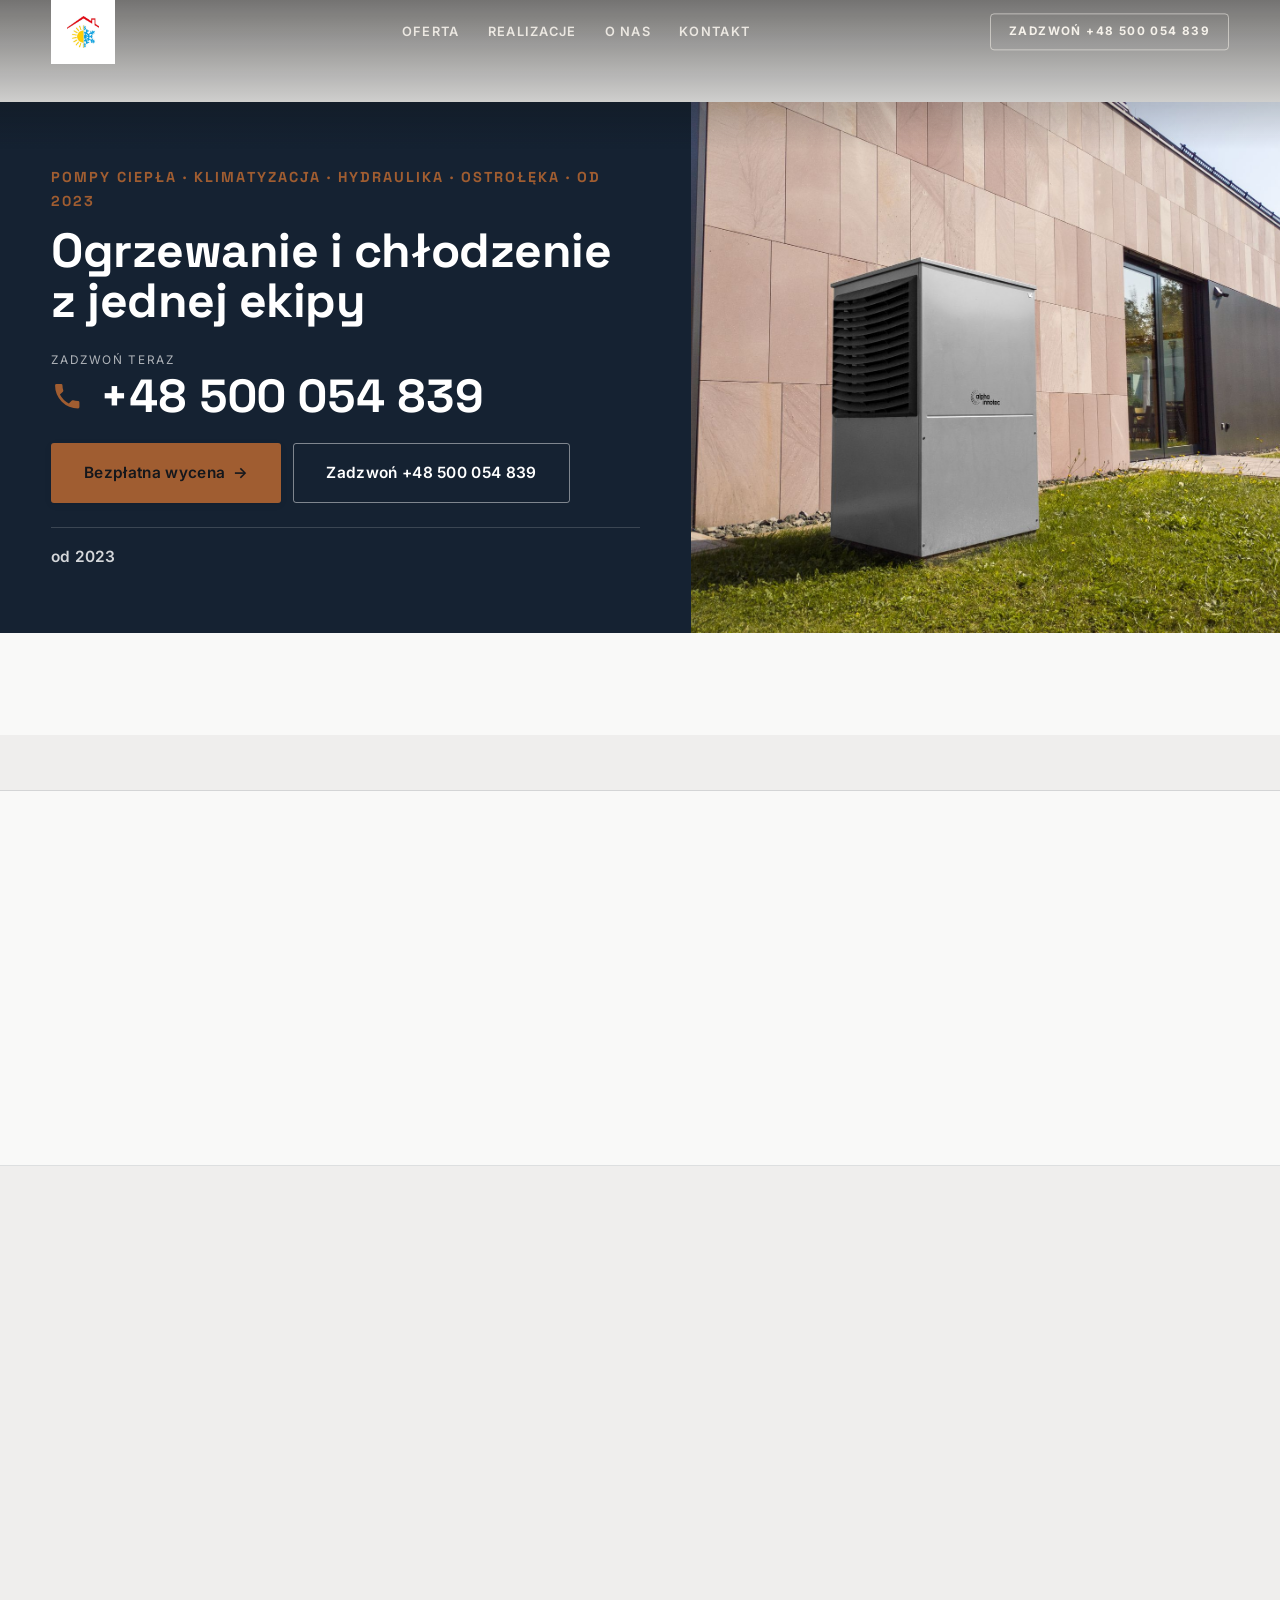
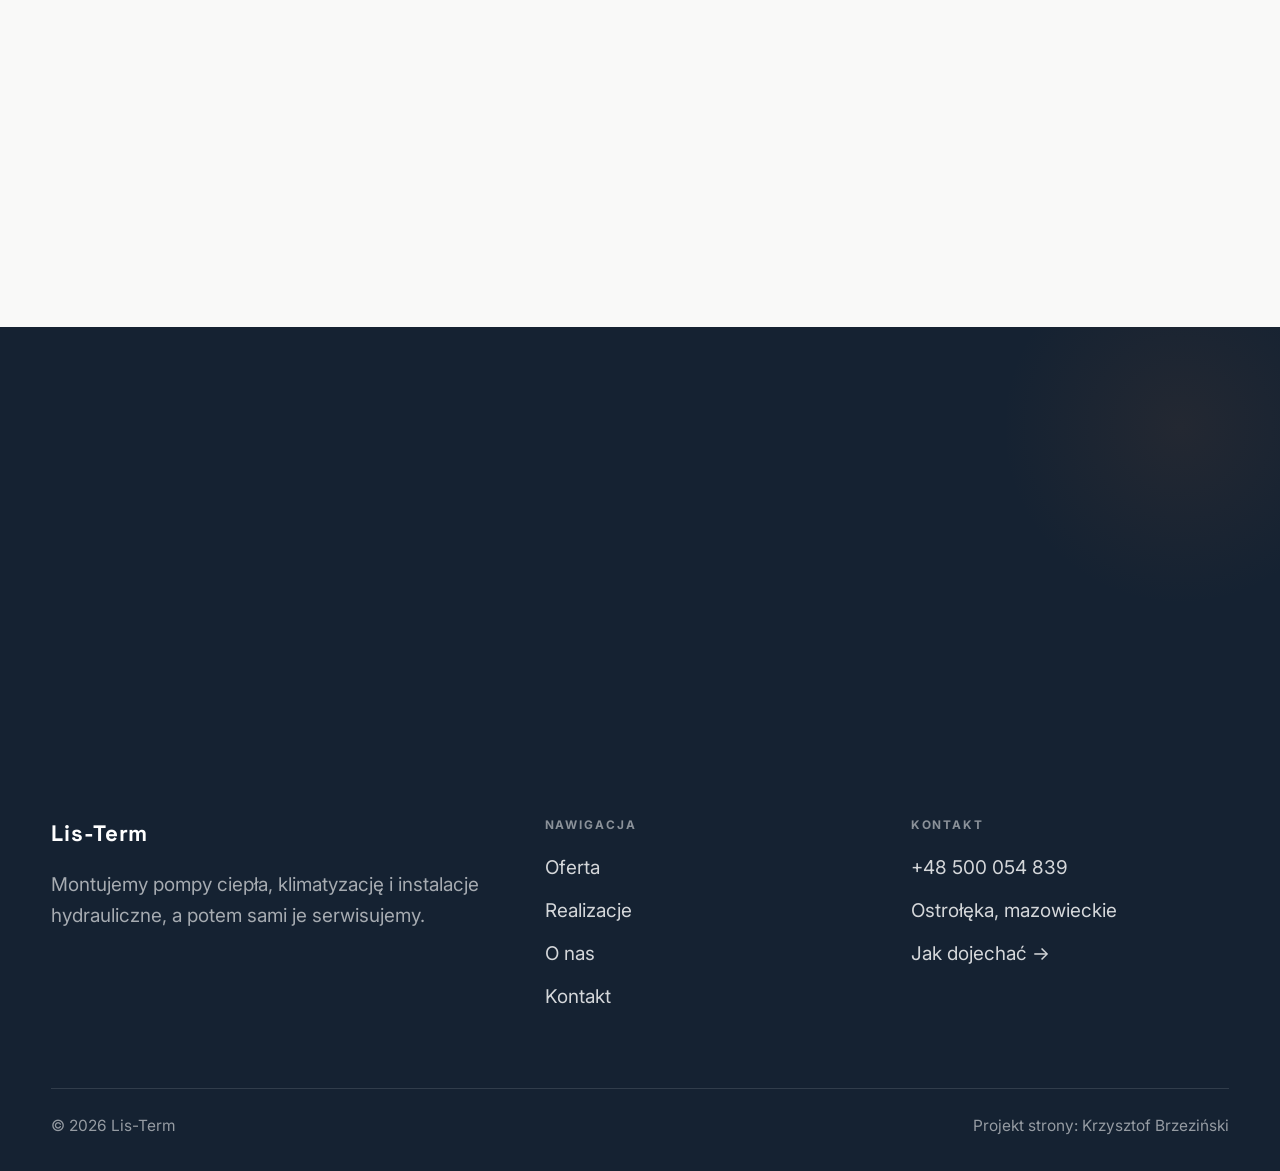
==== index.html @ 7d41fcef "Demo strony Lis-Term - pompy ciepła, klimatyzacja, hydraulika (Ostrołęka)" ====
<!DOCTYPE html>
<html lang="pl">
<head>
<meta charset="UTF-8">
<meta name="viewport" content="width=device-width, initial-scale=1.0">
<title>Lis-Term - Pompy ciepła, klimatyzacja, hydraulika · Ostrołęka</title>
<meta name="description" content="Lis-Term - montaż i serwis pomp ciepła, klimatyzacja, instalacje grzewcze i hydraulika. Ostrołęka, Przasnysz, Łomża i okolice. Montaż i serwis w jednych rękach. Zadzwoń: 500 054 839.">
<link rel="preconnect" href="https://fonts.googleapis.com">
<link rel="preconnect" href="https://fonts.gstatic.com" crossorigin>
<link href="https://fonts.googleapis.com/css2?family=Space+Grotesk:wght@500;600;700&family=Inter:wght@400;500;600&display=swap" rel="stylesheet">
<link rel="stylesheet" href="assets/styles.css">
</head>
<body>

<header class="nav">
  <div class="wrap nav-inner">
    <a class="brand brand-has-logo" href="index.html"><img class="brand-logo" src="img/logo.png" alt="Lis-Term"></a>
    <nav class="nav-links">
      <a href="oferta.html">Oferta</a>
      <a href="realizacje.html">Realizacje</a>
      <a href="o-nas.html">O nas</a>
      <a href="kontakt.html">Kontakt</a>
      <a href="tel:+48500054839" class="btn btn-accent">Zadzwoń +48 500 054 839</a>
    </nav>
    <button class="nav-toggle" aria-label="Menu"><span></span><span></span><span></span></button>
  </div>
</header>

<section class="hero-fach">
  <img class="hf-photo" src="img/hero.jpg" alt="Lis-Term">
  <div class="hf-panel">
      <span class="hf-kicker">Pompy ciepła · Klimatyzacja · Hydraulika · Ostrołęka · od 2023</span>
      <h1 class="hf-title">Ogrzewanie i chłodzenie z jednej ekipy</h1>
      <a class="hf-phone" href="tel:+48500054839"><span class="hf-phone-lab">Zadzwoń teraz</span><span class="hf-phone-num"><svg class="ico-tel" width="16" height="16" viewBox="0 0 24 24" fill="none" aria-hidden="true"><path d="M6.6 10.8a15.5 15.5 0 0 0 6.6 6.6l2.2-2.2a1 1 0 0 1 1-.24 11.4 11.4 0 0 0 3.6.58 1 1 0 0 1 1 1V20a1 1 0 0 1-1 1A17 17 0 0 1 3 4a1 1 0 0 1 1-1h3.5a1 1 0 0 1 1 1c0 1.25.2 2.46.58 3.6a1 1 0 0 1-.25 1l-2.23 2.2Z" fill="currentColor"/></svg> +48 500 054 839</span></a>
      <div class="hf-actions">
        <a href="kontakt.html" class="btn btn-accent">Bezpłatna wycena <span class="arr">→</span></a>
        <a href="tel:+48500054839" class="btn btn-ghost hf-ghost">Zadzwoń +48 500 054 839</a>
      </div>
      <div class="hf-trust">od 2023</div>
  </div>
</section>
<section class="fach-promise">
  <div class="wrap">
    <ul class="fp-row reveal"><li>Bezpłatna wycena</li><li>Dojazd: Ostrołęka i okolice</li><li>Gwarancja na robociznę</li></ul>
  </div>
</section>
<section class="trust-bar">
  <div class="wrap">
    <div class="tb-stats">
      <div class="tb-stat reveal"><span class="tb-num">3</span><span class="tb-lab">lata doświadczenia</span></div>
    </div>
  </div>
</section>
<section class="proces fachowcy">
  <div class="wrap">
    <div class="head center reveal">
      <span class="eyebrow">Jak pracujemy</span>
      <h2>Wiesz, na czym stoisz - na każdym etapie</h2>
      <p>Prosty, przewidywalny proces. Bez niespodzianek i bez naciągania.</p>
    </div>
    <ol class="proces-line">
      <li class="reveal"><span class="pno">01</span><h3>Bezpłatna wycena</h3><p>Przyjeżdżamy, oglądamy, doradzamy. Bez opłat i bez zobowiązań.</p></li>
      <li class="reveal"><span class="pno">02</span><h3>Kosztorys i termin</h3><p>Jasna cena i termin na piśmie - zanim cokolwiek ruszy.</p></li>
      <li class="reveal"><span class="pno">03</span><h3>Realizacja</h3><p>Robimy zgodnie ze sztuką i na umówiony czas.</p></li>
      <li class="reveal"><span class="pno">04</span><h3>Odbiór i gwarancja</h3><p>Dajemy gwarancję na robociznę i trzymamy termin.</p></li>
    </ol>
  </div>
</section>
<section class="gateways-band">
  <div class="wrap">
    <div class="gateways">
      <a href="oferta.html" class="gateway reveal"><img src="img/g1.jpg" alt="Pompy ciepła - montaż" loading="lazy"><span class="g-ttl">Pompy ciepła - montaż</span></a>
      <a href="oferta.html" class="gateway reveal"><img src="img/g2.jpg" alt="Serwis i przeglądy pomp ciepła" loading="lazy"><span class="g-ttl">Serwis i przeglądy pomp ciepła</span></a>
      <a href="oferta.html" class="gateway reveal"><img src="img/g3.jpg" alt="Klimatyzacja - montaż" loading="lazy"><span class="g-ttl">Klimatyzacja - montaż</span></a>
    </div>
  </div>
</section>
<section class="fach-uslugi">
  <div class="wrap">
    <div class="head reveal">
      <span class="eyebrow">Co robimy</span>
      <h2>Zakres usług</h2>
      <p>Zakres prac, jaki robimy najczęściej - pełny opis i wycenę znajdziesz niżej.</p>
    </div>
    <ul class="fu-list">
      <li class="fu-row reveal"><div class="fu-name">Pompy ciepła - montaż</div><div class="fu-desc">Dobieramy pompę pod konkretny dom, a nie pod to, co akurat mamy pod ręką. Montujemy pompy powietrzne i gruntowe: jednostka, bufor, zasobnik, podłączenie do instalacji i uruchomienie. Tłumaczymy przy odbiorze, jak sterować, żeby rachunek był niższy.</div><a class="fu-cta" href="kontakt.html">Wycena <span class="arr">→</span></a></li>
      <li class="fu-row reveal"><div class="fu-name">Serwis i przeglądy pomp ciepła</div><div class="fu-desc">Montaż i serwis w jednych rękach. Przeglądy okresowe, czyszczenie, sprawdzenie parametrów pracy i szczelności. Serwisujemy też pompy, których nie montowaliśmy.</div><a class="fu-cta" href="kontakt.html">Wycena <span class="arr">→</span></a></li>
      <li class="fu-row reveal"><div class="fu-name">Klimatyzacja - montaż</div><div class="fu-desc">Klimatyzacja do domu, mieszkania i firmy. Ustalamy miejsce jednostek tak, żeby nie wiało w łóżko i żeby skropliny miały gdzie odejść. Trasy prowadzimy schowane, gdzie się da.</div><a class="fu-cta" href="kontakt.html">Wycena <span class="arr">→</span></a></li>
      <li class="fu-row reveal"><div class="fu-name">Serwis klimatyzacji</div><div class="fu-desc">Czyszczenie i dezynfekcja, sprawdzenie ciśnienia czynnika, uzupełnienie, wymiana filtrów. Robimy przed sezonem, żeby nie okazało się w lipcu, że nie chłodzi.</div><a class="fu-cta" href="kontakt.html">Wycena <span class="arr">→</span></a></li>
      <li class="fu-row reveal"><div class="fu-name">Instalacje hydrauliczne</div><div class="fu-desc">Wod-kan i centralne ogrzewanie: rozprowadzenie, podłączenie urządzeń, wymiana odcinków. Robimy przy okazji montażu pompy albo osobno, jako hydraulik.</div><a class="fu-cta" href="kontakt.html">Wycena <span class="arr">→</span></a></li>
      <li class="fu-row reveal"><div class="fu-name">Instalacje grzewcze i wentylacja</div><div class="fu-desc">Kotłownie, rozdzielacze, ogrzewanie podłogowe i grzejnikowe, wentylacja. Robimy instalację od projektu na kartce po napełnienie i regulację.</div><a class="fu-cta" href="kontakt.html">Wycena <span class="arr">→</span></a></li>
    </ul>
    <div style="margin-top:var(--space-7)" class="reveal"><a href="oferta.html" class="btn btn-ghost">Pełna oferta <span class="arr">→</span></a></div>
  </div>
</section>
<section>
  <div class="wrap">
    <div class="head reveal">
      <span class="eyebrow">Realizacje</span>
      <h2>Nasze realizacje</h2>
      <p>Montaże pomp ciepła, klimatyzacji i instalacji z ostatniego czasu.</p>
    </div>
    <div class="gallery">
      <div class="tile t-two3 reveal"><img src="img/g4.jpg" alt="Klimatyzacja ścienna w pokoju" loading="lazy"><div class="cap">Klimatyzacja ścienna w pokoju</div></div>
      <div class="tile t-third reveal"><img src="img/g5.jpg" alt="Pompa obiegowa w kotłowni" loading="lazy"><div class="cap">Pompa obiegowa w kotłowni</div></div>
      <div class="tile t-third reveal"><img src="img/g6.jpg" alt="Bufor i zasobnik w kotłowni" loading="lazy"><div class="cap">Bufor i zasobnik w kotłowni</div></div>
      <div class="tile t-third reveal"><img src="img/about.jpg" alt="Lis-Term" loading="lazy"></div>
    </div>
    <div style="margin-top:var(--space-7)" class="reveal"><a href="realizacje.html" class="btn btn-accent">Pełna galeria <span class="arr">→</span></a></div>
  </div>
</section>
<section class="obszar">
  <div class="wrap">
    <div class="head center reveal">
      <span class="eyebrow">Obszar działania</span>
      <h2>Dojeżdżamy do Ciebie</h2>
    </div>
    <ul class="obszar-list reveal"><li class="is-home">Ostrołęka</li><li>+ okolice</li></ul>
  </div>
</section>
<section class="cta">
  <div class="wrap">
    <div class="reveal">
      <span class="eyebrow">Współpraca</span>
      <h2>Potrzebujesz fachowca? Wycenimy za darmo.</h2>
      <p>Zadzwoń lub napisz - przyjedziemy, obejrzymy i podamy jasną cenę. Bez zobowiązań.</p>
    </div>
    <div class="cta-actions reveal">
      <a href="kontakt.html" class="btn btn-light">Bezpłatna wycena <span class="arr">→</span></a>
      <a href="tel:+48500054839" class="btn btn-ghost" style="color:#fff;border-color:rgba(255,255,255,.3)">+48 500 054 839</a>
    </div>
  </div>
</section>

<footer>
  <div class="wrap">
    <div class="foot-grid">
      <div class="foot-brand">
        <div class="name">Lis-Term</div>
        <p>Montujemy pompy ciepła, klimatyzację i instalacje hydrauliczne, a potem sami je serwisujemy.</p>
      </div>
      <div class="foot-col">
        <h4>Nawigacja</h4>
        <a href="oferta.html">Oferta</a>
        <a href="realizacje.html">Realizacje</a>
        <a href="o-nas.html">O nas</a>
        <a href="kontakt.html">Kontakt</a>
      </div>
      <div class="foot-col">
        <h4>Kontakt</h4>
        <a href="tel:+48500054839">+48 500 054 839</a>
        <p>Ostrołęka, mazowieckie</p>
        <a href="https://maps.google.com/?cid=11918010665784880623" target="_blank" rel="noopener">Jak dojechać →</a>
      </div>
    </div>
    <div class="foot-bot">
      <span>© 2026 Lis-Term</span>
      <span>Projekt strony: Krzysztof Brzeziński</span>
    </div>
  </div>
</footer>
<div class="sticky-call"><a class="sc-call" href="tel:+48500054839"><svg class="ico-tel" width="16" height="16" viewBox="0 0 24 24" fill="none" aria-hidden="true"><path d="M6.6 10.8a15.5 15.5 0 0 0 6.6 6.6l2.2-2.2a1 1 0 0 1 1-.24 11.4 11.4 0 0 0 3.6.58 1 1 0 0 1 1 1V20a1 1 0 0 1-1 1A17 17 0 0 1 3 4a1 1 0 0 1 1-1h3.5a1 1 0 0 1 1 1c0 1.25.2 2.46.58 3.6a1 1 0 0 1-.25 1l-2.23 2.2Z" fill="currentColor"/></svg> Zadzwoń</a><a class="sc-quote" href="kontakt.html">Bezpłatna wycena</a></div>

<script src="assets/main.js"></script>
</body>
</html>
---- assets/styles.css ----
/* ============================================================
   STOLBASZ — premium, architektoniczny B2B fit-out
   Jasna paleta, zero brązu. System wg premium-web-craft.
   Projekt strony: Krzysztof Brzeziński
   ============================================================ */

:root{
  /* PALETA — jasna, architektoniczna, chłodna */
  --paper:#F5F7FA;          /* główne tło */
  --paper-2:#E6ECF3;        /* sekcje alternatywne (chłodny jasny szary) */
  --paper-3:#E6ECF3;        /* delikatne wypełnienia */
  --ink:#152232;            /* tekst główny — chłodny grafit */
  --ink-soft:#22344A;       /* nagłówki drugorzędne */
  --muted:#62707F;          /* tekst poboczny */
  --line:rgba(21,34,50,.12);/* hairline */
  --accent:#E1251B;         /* stonowany petrol-slate — jedyny akcent */
  --accent-d:#B81C14;
  --accent-soft:rgba(225,37,27,.10);
  --dark:#152232;           /* sekcje ciemne (stopka/CTA) */

  /* ODSTĘPY — skala 4/8 */
  --space-1:4px; --space-2:8px; --space-3:12px; --space-4:16px; --space-5:24px;
  --space-6:32px; --space-7:48px; --space-8:64px; --space-9:96px; --space-10:128px;

  /* TYPOGRAFIA — fluid clamp() (skala podbita 16.07.2026: większe, czytelniejsze litery — uwaga Adama) */
  --text-sm:clamp(.9rem,.87rem + .12vw,1rem);
  --text-base:clamp(1.08rem,1.04rem + .18vw,1.2rem);
  --text-lg:clamp(1.24rem,1.15rem + .34vw,1.44rem);
  --text-h3:clamp(1.34rem,1.22rem + .55vw,1.66rem);
  --text-h2:clamp(2.1rem,1.66rem + 2.1vw,3.1rem);
  --text-h1:clamp(2.9rem,2.1rem + 4vw,5.1rem);

  /* PROMIENIE — architektoniczne, raczej ostre */
  --r-sm:3px; --r-md:6px; --r-lg:10px;

  /* RUCH */
  --ease:cubic-bezier(.25,.46,.45,.94); --dur:.24s;

  /* CIENIE — miękkie, warstwowe */
  --sh-sm:0 1px 2px rgba(16,24,32,.04), 0 2px 8px rgba(16,24,32,.05);
  --sh-md:0 2px 6px rgba(16,24,32,.05), 0 12px 28px -8px rgba(16,24,32,.12);
  --sh-lg:0 6px 14px rgba(16,24,32,.07), 0 26px 56px -18px rgba(16,24,32,.22);

  --hairline:1px solid var(--line);

  --font-display:'Space Grotesk','Inter',sans-serif;
  --font-body:'Inter',sans-serif;
}

*{box-sizing:border-box;margin:0;padding:0}
html{scroll-behavior:smooth}
body{
  font-family:var(--font-body);
  font-size:var(--text-base);
  line-height:1.65;
  color:var(--ink);
  background:var(--paper);
  -webkit-font-smoothing:antialiased;
  text-rendering:optimizeLegibility;
}
img{max-width:100%;display:block}
a{color:inherit;text-decoration:none}

.wrap{width:min(92%,1180px);margin-inline:auto}
section{padding-block:clamp(52px,6.5vw,96px)}

h1,h2,h3{font-family:var(--font-display);font-weight:700;line-height:1.08;letter-spacing:-.02em;color:var(--ink)}
h1{font-size:var(--text-h1);letter-spacing:-.035em}
h2{font-size:var(--text-h2);letter-spacing:-.025em}
h3{font-size:var(--text-h3)}
p{max-width:65ch}

.eyebrow{
  font-family:var(--font-body);
  font-size:var(--text-sm);
  font-weight:600;
  letter-spacing:.18em;
  text-transform:uppercase;
  color:var(--accent);
  display:inline-flex;align-items:center;gap:var(--space-3);
}
.eyebrow::before{content:"";width:28px;height:1px;background:var(--accent);display:inline-block}

.muted{color:var(--muted)}
.lead{font-size:var(--text-lg);line-height:1.55;color:var(--ink-soft);max-width:50ch}

/* ---------- BUTTONS ---------- */
.btn{
  display:inline-flex;align-items:center;gap:var(--space-2);
  font-weight:600;font-size:var(--text-sm);letter-spacing:.02em;
  padding:var(--space-4) var(--space-6);
  border-radius:var(--r-sm);
  transition:transform var(--dur) var(--ease),box-shadow var(--dur) var(--ease),background var(--dur) var(--ease);
  cursor:pointer;border:1px solid transparent;
}
.btn-accent{background:var(--accent);color:#fff;box-shadow:var(--sh-sm)}
.btn-accent:hover{background:var(--accent-d);transform:translateY(-2px);box-shadow:var(--sh-md)}
.btn-accent:active{transform:translateY(0);box-shadow:var(--sh-sm)}
.btn-ghost{background:transparent;color:var(--ink);border-color:var(--line)}
.btn-ghost:hover{border-color:var(--accent);color:var(--accent);transform:translateY(-2px)}
.btn-light{background:#fff;color:var(--ink);box-shadow:var(--sh-sm)}
.btn-light:hover{transform:translateY(-2px);box-shadow:var(--sh-md)}
.btn .arr{transition:transform var(--dur) var(--ease)}
.btn:hover .arr{transform:translateX(4px)}

/* ---------- NAV ---------- */
.nav{
  position:sticky;top:0;z-index:50;
  background:color-mix(in srgb,var(--paper) 88%,transparent);
  backdrop-filter:saturate(140%) blur(10px);
  border-bottom:var(--hairline);
}
.nav-inner{display:flex;align-items:center;justify-content:space-between;height:72px}
.brand{display:flex;flex-direction:column;line-height:1}
.brand .name{font-family:var(--font-display);font-weight:800;font-size:1.35rem;letter-spacing:.04em}
.brand .sub{font-size:.62rem;letter-spacing:.34em;text-transform:uppercase;color:var(--muted);margin-top:5px}
.nav-links{display:flex;align-items:center;gap:var(--space-6)}
.nav-links a{font-size:var(--text-sm);font-weight:500;color:var(--ink-soft);position:relative;padding-block:4px;transition:color var(--dur) var(--ease)}
.nav-links a::after{content:"";position:absolute;left:0;bottom:0;width:0;height:1.5px;background:var(--accent);transition:width var(--dur) var(--ease)}
.nav-links a:hover,.nav-links a.active{color:var(--ink)}
.nav-links a:hover::after,.nav-links a.active::after{width:100%}
.nav-links .btn{padding:var(--space-2) var(--space-5)}
/* przyciski w nav: właściwy kolor (przebij .nav-links a) + bez podkreślenia */
.nav-links a.btn-accent{color:#fff}
.nav-links a.btn-ghost,.nav-links a.btn-light{color:var(--ink)}
.nav-links a.btn::after{display:none}
.nav-toggle{display:none;background:none;border:none;cursor:pointer;flex-direction:column;gap:5px;padding:8px}
.nav-toggle span{width:24px;height:2px;background:var(--ink);transition:var(--dur)}

/* ---------- HERO (split) ---------- */
.hero{position:relative;overflow:hidden;border-bottom:var(--hairline)}
.hero-grid{display:grid;grid-template-columns:1.05fr .95fr;gap:clamp(24px,4vw,60px);align-items:center;
  padding-block:clamp(36px,4.5vw,64px)}
.hero-copy .eyebrow{margin-bottom:var(--space-5)}
.hero-copy h1{margin-bottom:var(--space-5)}
.hero-copy .lead{margin-bottom:var(--space-7)}
.hero-actions{display:flex;flex-wrap:wrap;gap:var(--space-4)}
.hero-art{position:relative;aspect-ratio:4/3;border-radius:var(--r-lg);overflow:hidden;box-shadow:var(--sh-lg)}
.hero-art img{width:100%;height:100%;object-fit:cover}
.hero-art::after{content:"";position:absolute;inset:0;background:linear-gradient(180deg,transparent 55%,rgba(18,24,28,.28))}
.hero-badge{position:absolute;left:var(--space-5);bottom:var(--space-5);z-index:2;
  background:rgba(252,252,251,.94);backdrop-filter:blur(4px);
  border-radius:var(--r-md);padding:var(--space-4) var(--space-5);box-shadow:var(--sh-md);max-width:78%}
.hero-badge strong{display:block;font-family:var(--font-display);font-size:1rem;letter-spacing:-.01em}
.hero-badge span{font-size:var(--text-sm);color:var(--muted)}

/* ---------- HERO duży / kinowy (strona główna) ---------- */
.hero-cine{position:relative;min-height:clamp(560px,82vh,840px);min-height:clamp(560px,82svh,840px);display:flex;align-items:center;overflow:hidden;border-bottom:var(--hairline)}
.hero-cine>img{position:absolute;inset:0;width:100%;height:100%;object-fit:cover;z-index:0}
.hero-cine::after{content:"";position:absolute;inset:0;z-index:1;
  background:linear-gradient(95deg,rgba(13,18,23,.86) 0%,rgba(13,18,23,.64) 32%,rgba(13,18,23,.24) 62%,rgba(13,18,23,.04) 100%)}
.hero-cine .wrap{position:relative;z-index:2;padding-block:var(--space-8)}
.hero-cine .hero-copy{max-width:660px}
.hero-cine .eyebrow{color:#fff;margin-bottom:var(--space-5)}
.hero-cine .eyebrow::before{background:#fff}
.hero-cine h1{color:#fff;margin-bottom:var(--space-5);font-size:clamp(2.9rem,2rem + 4.4vw,5.2rem)}
.hero-cine .lead{color:rgba(255,255,255,.92);max-width:48ch;margin-bottom:var(--space-7)}
.hero-cine .hero-actions{display:flex;flex-wrap:wrap;gap:var(--space-4)}
@media(max-width:680px){
  .hero-cine{min-height:clamp(520px,76vh,640px);min-height:clamp(520px,76svh,640px);align-items:flex-end}
  .hero-cine::after{background:linear-gradient(0deg,rgba(13,18,23,.9) 6%,rgba(13,18,23,.45) 55%,rgba(13,18,23,.25) 100%)}
  .hero-cine .wrap{padding-bottom:var(--space-9)}
}

/* full-bleed hero variant (podstrony) */
.pagehead{position:relative;min-height:46vh;min-height:46svh;display:flex;align-items:flex-end;overflow:hidden;border-bottom:var(--hairline)}
.pagehead img{position:absolute;inset:0;width:100%;height:100%;object-fit:cover}
.pagehead::after{content:"";position:absolute;inset:0;background:linear-gradient(180deg,rgba(18,24,28,.25),rgba(18,24,28,.62))}
.pagehead .wrap{position:relative;z-index:2;padding-block:var(--space-9);color:#fff}
.pagehead h1{color:#fff;max-width:18ch}
.pagehead .eyebrow{color:#fff}
.pagehead .eyebrow::before{background:#fff}
.pagehead p{color:rgba(255,255,255,.86);margin-top:var(--space-4);max-width:54ch}

/* ---------- STRIP (pasek skrótów / liczby) ---------- */
.strip{background:var(--dark);color:#fff}
.strip .wrap{display:grid;grid-template-columns:repeat(4,1fr);gap:var(--space-6);padding-block:var(--space-8)}
.strip .item .k{font-family:var(--font-display);font-size:clamp(1.6rem,1.2rem + 1.4vw,2.4rem);font-weight:800;letter-spacing:-.02em;color:#fff}
.strip .item .v{font-size:var(--text-sm);color:rgba(255,255,255,.66);margin-top:var(--space-2);line-height:1.45}
.strip .item{border-left:2px solid var(--accent);padding-left:var(--space-5)}

/* ---------- SECTION HEAD ---------- */
.head{max-width:48rem;margin-bottom:var(--space-8)}
.head.center{margin-inline:auto;text-align:center}
.head .eyebrow{margin-bottom:var(--space-4)}
.head h2{margin-bottom:var(--space-4)}
.head p{color:var(--muted);font-size:var(--text-lg);line-height:1.55}
.head.center p{margin-inline:auto}

/* ---------- INTRO SPLIT ---------- */
.split{display:grid;grid-template-columns:.92fr 1.08fr;gap:clamp(28px,5vw,80px);align-items:center}
.split.rev{grid-template-columns:1.08fr .92fr}
.split.rev .split-art{order:-1}
.split-art{position:relative;aspect-ratio:5/4;border-radius:var(--r-lg);overflow:hidden;box-shadow:var(--sh-lg)}
.split-art img{width:100%;height:100%;object-fit:cover}
.split-copy h2{margin-bottom:var(--space-5)}
.split-copy p+p{margin-top:var(--space-4)}
.split-copy .btn{margin-top:var(--space-6)}

/* ---------- SERVICES (zakres) ---------- */
.svc-grid{display:grid;grid-template-columns:repeat(auto-fit,minmax(280px,1fr));gap:var(--space-5)}
.svc{background:#fff;border:var(--hairline);border-radius:var(--r-md);padding:var(--space-7) var(--space-6);
  transition:transform var(--dur) var(--ease),box-shadow var(--dur) var(--ease),border-color var(--dur) var(--ease);
  position:relative;overflow:hidden}
.svc::before{content:"";position:absolute;left:0;top:0;width:3px;height:0;background:var(--accent);transition:height var(--dur) var(--ease)}
.svc:hover{transform:translateY(-4px);box-shadow:var(--sh-md);border-color:transparent}
.svc:hover::before{height:100%}
.svc .ic{font-family:var(--font-display);font-size:.8rem;font-weight:700;letter-spacing:.12em;color:var(--accent);margin-bottom:var(--space-4)}
.svc h3{margin-bottom:var(--space-3);font-size:1.22rem}
.svc p{color:var(--muted);font-size:var(--text-base);line-height:1.6}

/* big detailed service rows */
.svc-row{display:grid;grid-template-columns:.8fr 1.2fr;gap:clamp(20px,4vw,60px);align-items:center;padding-block:var(--space-8)}
.svc-row+.svc-row{border-top:var(--hairline)}
.svc-row.rev{grid-template-columns:1.2fr .8fr}
.svc-row.rev .svc-row-art{order:-1}
.svc-row-art{aspect-ratio:4/3;border-radius:var(--r-md);overflow:hidden;box-shadow:var(--sh-md)}
.svc-row-art img{width:100%;height:100%;object-fit:cover}
.svc-row h3{font-size:1.5rem;margin-bottom:var(--space-4)}
.svc-row .num{font-family:var(--font-display);font-size:.85rem;font-weight:700;letter-spacing:.14em;color:var(--accent);display:block;margin-bottom:var(--space-3)}
.svc-row ul{list-style:none;margin-top:var(--space-4);display:flex;flex-direction:column;gap:var(--space-2)}
.svc-row li{position:relative;padding-left:var(--space-5);color:var(--muted);font-size:var(--text-base)}
.svc-row li::before{content:"";position:absolute;left:0;top:.62em;width:8px;height:1px;background:var(--accent)}

/* ---------- GALLERY (realizacje) ---------- */
.gallery{display:grid;grid-template-columns:repeat(12,1fr);gap:var(--space-4);grid-auto-rows:200px}
/* GALERIA MASONRY — pionowe zdjęcia (portrety beauty/wellness) bez przycinania: kolumny, height auto */
.gallery-masonry{column-count:3;column-gap:var(--space-4)}
@media(max-width:900px){.gallery-masonry{column-count:2}}
@media(max-width:560px){.gallery-masonry{column-count:1}}
.gallery-masonry .m-tile{break-inside:avoid;margin:0 0 var(--space-4);padding:0;position:relative;overflow:hidden;border-radius:var(--r-md);border:1px solid var(--line)}
.gallery-masonry .m-tile img{width:100%;height:auto;display:block}
.gallery-masonry .m-tile .cap{position:absolute;left:0;right:0;bottom:0;padding:var(--space-4);color:#fff;background:linear-gradient(0deg,rgba(0,0,0,.55),transparent);font-size:var(--text-sm)}
.gallery-masonry .m-tile .cap small{display:block;font-weight:400;opacity:.78;letter-spacing:.04em;text-transform:uppercase;font-size:.66rem;margin-top:3px}
.tile{position:relative;overflow:hidden;border-radius:var(--r-md);box-shadow:var(--sh-sm);
  transition:transform var(--dur) var(--ease),box-shadow var(--dur) var(--ease)}
.tile img{width:100%;height:100%;object-fit:cover;transition:transform .6s var(--ease)}
.tile:hover{box-shadow:var(--sh-md)}
.tile:hover img{transform:scale(1.05)}
.tile .cap{position:absolute;left:0;right:0;bottom:0;padding:var(--space-5) var(--space-4) var(--space-4);
  background:linear-gradient(transparent,rgba(18,24,28,.78));color:#fff;
  font-size:var(--text-sm);font-weight:600;letter-spacing:.01em;
  opacity:0;transform:translateY(8px);transition:var(--dur) var(--ease)}
.tile:hover .cap{opacity:1;transform:translateY(0)}
.tile .cap small{display:block;font-weight:400;opacity:.78;letter-spacing:.04em;text-transform:uppercase;font-size:.66rem;margin-top:3px}
/* bento spans */
.t-wide{grid-column:span 6}
.t-tall{grid-column:span 6;grid-row:span 2}
.t-std{grid-column:span 6}
.t-third{grid-column:span 4}
.t-two3{grid-column:span 8}

/* ---------- TRUST / WIARYGODNOŚĆ ---------- */
.trust{background:var(--paper-2)}
.trust-grid{display:grid;grid-template-columns:repeat(auto-fit,minmax(240px,1fr));gap:var(--space-5);margin-top:var(--space-7)}
.trust-card{background:#fff;border-radius:var(--r-md);padding:var(--space-7) var(--space-6);box-shadow:var(--sh-sm);border-top:3px solid var(--accent)}
.trust-card .big{font-family:var(--font-display);font-size:clamp(1.8rem,1.3rem + 1.6vw,2.6rem);font-weight:800;letter-spacing:-.02em;color:var(--ink);line-height:1}
.trust-card h3{font-size:1.12rem;margin:var(--space-3) 0 var(--space-2)}
.trust-card p{color:var(--muted);font-size:var(--text-base);line-height:1.55}

/* ---------- CTA band ---------- */
.cta{background:var(--dark);color:#fff;position:relative;overflow:hidden}
.cta .wrap{display:grid;grid-template-columns:1.4fr .6fr;gap:var(--space-7);align-items:center;position:relative;z-index:2}
.cta h2{color:#fff;max-width:20ch}
.cta p{color:rgba(255,255,255,.74);margin-top:var(--space-4)}
.cta-actions{display:flex;flex-direction:column;gap:var(--space-3);align-items:flex-start}
.cta::before{content:"";position:absolute;right:-80px;top:-80px;width:360px;height:360px;border-radius:50%;
  background:radial-gradient(circle,var(--accent-soft),transparent 70%)}

/* ---------- CONTACT ---------- */
.contact-grid{display:grid;grid-template-columns:.85fr 1.15fr;gap:clamp(28px,4vw,56px);align-items:start}
.info-list{display:flex;flex-direction:column;gap:var(--space-2)}
.info-row{display:flex;gap:var(--space-4);align-items:flex-start;padding-block:var(--space-4);border-bottom:var(--hairline)}
.info-row .ic{flex:none;width:42px;height:42px;display:grid;place-items:center;border-radius:50%;
  background:var(--accent-soft);color:var(--accent);font-size:1.05rem}
.info-row .lbl{font-size:.72rem;letter-spacing:.14em;text-transform:uppercase;color:var(--muted)}
.info-row .val{font-weight:600;font-size:var(--text-base);margin-top:2px}
.info-row a.val:hover{color:var(--accent)}
.map{border:none;border-radius:var(--r-lg);box-shadow:var(--sh-md);width:100%;height:100%;min-height:380px;filter:grayscale(.2) contrast(1.02)}
.form{background:#fff;border:var(--hairline);border-radius:var(--r-lg);padding:clamp(24px,3vw,40px);box-shadow:var(--sh-sm)}
.form .fld{margin-bottom:var(--space-5)}
.form label{display:block;font-size:var(--text-sm);font-weight:600;margin-bottom:var(--space-2)}
.form input,.form textarea{width:100%;font-family:inherit;font-size:var(--text-base);color:var(--ink);
  padding:var(--space-4);border:var(--hairline);border-radius:var(--r-sm);background:var(--paper);transition:border-color var(--dur)}
.form input:focus,.form textarea:focus{outline:none;border-color:var(--accent);background:#fff}
.form textarea{resize:vertical;min-height:120px}
.form .note{font-size:var(--text-sm);color:var(--muted);margin-top:var(--space-3)}

/* ---------- FOOTER ---------- */
footer{background:var(--dark);color:#fff;padding-block:var(--space-9) var(--space-6)}
.foot-grid{display:grid;grid-template-columns:1.4fr 1fr 1fr;gap:var(--space-7);margin-bottom:var(--space-8)}
.foot-brand .name{font-family:var(--font-display);font-weight:800;font-size:1.4rem;letter-spacing:.04em}
.foot-brand p{color:rgba(255,255,255,.62);margin-top:var(--space-4);font-size:var(--text-base);max-width:38ch}
.foot-col h4{font-size:.74rem;letter-spacing:.16em;text-transform:uppercase;color:rgba(255,255,255,.5);margin-bottom:var(--space-4)}
.foot-col a,.foot-col p{display:block;color:rgba(255,255,255,.82);font-size:var(--text-base);margin-bottom:var(--space-3)}
.foot-col a:hover{color:#fff}
.foot-bot{border-top:1px solid rgba(255,255,255,.12);padding-top:var(--space-5);display:flex;justify-content:space-between;flex-wrap:wrap;gap:var(--space-3);
  font-size:var(--text-sm);color:rgba(255,255,255,.55)}
.foot-bot a:hover{color:#fff}

/* ---------- REVEAL ---------- */
.reveal{opacity:0;transform:translateY(22px);transition:opacity .6s var(--ease),transform .6s var(--ease)}
.reveal.in{opacity:1;transform:none}

/* ---------- RESPONSIVE ---------- */
@media(max-width:920px){
  .hero-grid,.split,.split.rev,.svc-row,.svc-row.rev,.cta .wrap,.contact-grid,.foot-grid{grid-template-columns:1fr}
  .split.rev .split-art,.svc-row.rev .svc-row-art{order:0}
  .hero-art{aspect-ratio:16/10;max-height:420px}
  .strip .wrap{grid-template-columns:repeat(2,1fr);gap:var(--space-7)}
  .gallery{grid-auto-rows:180px}
  .t-wide,.t-tall,.t-std,.t-third,.t-two3{grid-column:span 6}
  .t-tall{grid-row:span 1}
  .cta-actions{flex-direction:row;flex-wrap:wrap}
  .foot-grid{gap:var(--space-6)}
}
@media(max-width:680px){
  .nav-links{position:fixed;inset:72px 0 auto 0;background:var(--paper);flex-direction:column;align-items:stretch;
    gap:0;padding:var(--space-4) 6%;border-bottom:var(--hairline);box-shadow:var(--sh-md);
    transform:translateY(-120%);transition:transform var(--dur) var(--ease)}
  .nav-links.open{transform:translateY(0)}
  .nav-links a{padding-block:var(--space-4);border-bottom:var(--hairline)}
  .nav-links .btn{margin-top:var(--space-3);justify-content:center}
  .nav-toggle{display:flex}
  .strip .wrap{grid-template-columns:1fr}
  .gallery{grid-template-columns:repeat(6,1fr)}
  .foot-grid{grid-template-columns:1fr}
}
@media(prefers-reduced-motion:reduce){
  *{animation-duration:.01ms!important;transition:none!important}
  .reveal{opacity:1!important;transform:none!important}
  html{scroll-behavior:auto}
}

/* ============================================================
   PREMIUM LAYER — destylat deep-researchu branż (anty-AI, spokój).
   Zmienne STOLBASZ (--accent/--ink/--paper/--line/--dark). Ruch ledwo
   zauważalny, krzywa cubic-bezier(.16,.84,.44,1); prefers-reduced-motion
   pokryte blanketem wyżej. Karty hairline zamiast cieni = #1 sygnał „nie-AI".
   ============================================================ */

/* więcej oddechu między sekcjami (liderzy: 110-130px) */
section{padding-block:clamp(64px,8vw,128px)}

/* 1) Aksamitny reveal — dłuższa, miękka krzywa zamiast „skoku" */
.reveal{transition:opacity .9s cubic-bezier(.16,.84,.44,1),transform .9s cubic-bezier(.16,.84,.44,1);will-change:opacity,transform}
/* stagger TYLKO w galerii (tam pozycja = porządek dzieci) */
.gallery .reveal:nth-child(2){transition-delay:.07s}
.gallery .reveal:nth-child(3){transition-delay:.14s}
.gallery .reveal:nth-child(4){transition-delay:.21s}
.gallery .reveal:nth-child(5){transition-delay:.28s}
.gallery .reveal:nth-child(6){transition-delay:.35s}

/* 2) Hero STATYCZNY na .hero-cine — Ken Burns CAŁKIEM WYŁĄCZONY 26.06 (3. zgłoszenie Szymona).
   GENEZA: animowanie scale na <img> hero z teksturami (cegły/framugi) re-samplinguje obraz
   klatka po klatce → na części ekranów drobne drganie/shimmer = „heroshot się trzęsie".
   translateY usunięto wcześniej, scale-only + will-change/GPU NIE wystarczyły do GWARANCJI gładkości.
   Krzysztof zażądał pewności („make sure, że błąd się nie pojawi") > efekt. Zero animacji = 0% drgania.
   Delikatny zoom zostaje TYLKO w pełnoekranowych hero gastro/studio (hg-bg/hs-bg — tło, inny
   mechanizm, chwalone, nigdy nie zgłaszane). NIE wracać do KB na .hero-cine bez realnego testu
   na sprzęcie klienta — to ryzyko regresji „trzęsienia”. */
/* BEZPIECZNY "wow" na hero = jednorazowy FADE-IN (opacity), nie zoom.
   opacity nie dotyka bitmapy → gładkie na KAŻDYM zdjęciu/ekranie/GPU, zero ryzyka migotania.
   Geometryczny ruch (scale/translate) na .hero-cine jest ZAKAZANY (bramka pilnuje). */
@keyframes heroFade{from{opacity:0}to{opacity:1}}
.hero-cine>img{transform:none;animation:heroFade 1.1s ease-out both}

/* 3) Akcentowy hairline pod nagłówkiem sekcji, który „rysuje się" przy wejściu */
.head h2{position:relative;padding-bottom:18px}
.head h2::after{content:"";position:absolute;left:0;bottom:0;height:1px;width:0;background:var(--accent);transition:width 1s cubic-bezier(.16,.84,.44,1) .15s}
.head.center h2::after{left:50%;transform:translateX(-50%)}
.head.reveal.in h2::after,.head.center.reveal.in h2::after{width:54px}

/* 4) Karty HAIRLINE zamiast cieni/zaokrągleń (najmocniejszy anty-AI detal) */
.svc{background:transparent;border:1px solid var(--line);border-radius:var(--r-sm);box-shadow:none}
.svc:hover{box-shadow:none;border-color:var(--accent);transform:translateY(-3px)}
.trust-card{background:transparent;box-shadow:none;border:1px solid var(--line);border-top:2px solid var(--accent);border-radius:var(--r-sm)}
.tile{box-shadow:none;border-radius:var(--r-sm)}
.tile:hover{box-shadow:none}

/* 5) Sticky-nav kondensuje się po przewinięciu (sygnał dopracowania) */
.nav{transition:box-shadow .4s ease,background .4s ease}
.nav.is-stuck{box-shadow:0 1px 0 var(--line),0 14px 30px -24px rgba(0,0,0,.45)}
.nav-inner{transition:height .35s var(--ease)}
.nav.is-stuck .nav-inner{height:60px}

/* 6) MANIFESTO — pełnoekranowy cytat-bohater (zastępuje generyczne „Dlaczego my") */
.manifesto{background:var(--paper-2);text-align:center}
.manifesto .wrap{max-width:60rem}
.manifesto p{font-family:var(--font-display);font-style:italic;font-size:clamp(1.6rem,1rem + 2.4vw,2.8rem);line-height:1.32;color:var(--ink-soft);margin-inline:auto;max-width:26ch;position:relative;padding-top:var(--space-8)}
.manifesto p::before{content:"";position:absolute;top:0;left:50%;transform:translateX(-50%);width:54px;height:1px;background:var(--accent)}
.manifesto p span{color:var(--accent);font-style:italic}

/* 7) GATEWAYS — 3 duże bramy-zdjęcia (zamiast paska menu usług) */
.gateways{display:grid;grid-template-columns:repeat(3,1fr);gap:var(--space-4)}
.gateway{position:relative;aspect-ratio:3/4;overflow:hidden;border-radius:var(--r-sm);display:block}
.gateway img{width:100%;height:100%;object-fit:cover;transition:transform .8s var(--ease),filter .5s var(--ease)}
.gateway::after{content:"";position:absolute;inset:0;background:linear-gradient(180deg,transparent 38%,rgba(18,24,28,.74))}
.gateway:hover img{transform:scale(1.05);filter:brightness(1.05)}
.gateway .g-ttl{position:absolute;left:0;right:0;bottom:0;z-index:2;padding:var(--space-6) var(--space-5);color:#fff;font-family:var(--font-display);font-size:1.45rem;letter-spacing:-.01em;line-height:1.15}
.gateway .g-ttl small{display:block;font-family:var(--font-body);font-size:var(--text-sm);font-weight:400;opacity:.82;letter-spacing:.03em;margin-top:5px}
@media(max-width:760px){.gateways{grid-template-columns:1fr}.gateway{aspect-ratio:16/10}}

/* 8) LOGO klienta w nagłówku (gdy podane --logo) */
/* 52px domyślnie (feedback Bartka 06.07.2026: 40px ginęło, uwaga padła 3x; ~56px sprawdzone na żywym demie anna-borowiec-makeup) */
.brand-logo{height:64px;width:auto;max-width:300px;object-fit:contain;display:block}
.nav.is-stuck .brand-logo{height:52px}
@media(max-width:680px){.brand-logo{height:46px;max-width:210px}}


/* === RWD: nagłówki na wąskich ekranach (dodane 17.07.2026 razem z fixem clamp) ===
   Po przywróceniu działania clamp() dolna granica --text-h1 (2.9rem) rozpychała
   dokument przy długich polskich słowach na telefonach. Tu ją zjeżdżamy. */
@media (max-width:560px){
  :root{
    --text-h1:clamp(1.9rem, 1.15rem + 4.4vw, 2.7rem);
    --text-h2:clamp(1.5rem, 1rem + 3vw, 2.1rem);
  }
  .hero-cine h1{font-size:clamp(1.9rem, 1.15rem + 4.4vw, 2.7rem)}
  h1,h2{overflow-wrap:break-word}
}

/* === rodzina: fachowcy === */
/* ============================================================
   RODZINA: FACHOWCY (hydraulik/elektryk/remont/brukarstwo/ogrodzenia)
   Doklejane NA WIERZCH base.css. Dziedziczy paletę/fonty skórki (trade/elektryk).
   Filozofia: telefon-bohater + zaufanie + „bezpłatna wycena". Spokój, nie krzyk.
   (count-up i podwójny iframe mapy świadomie pominięte - krytyka blueprintu.)
   ============================================================ */

/* --- PROCES - oś „jak pracujemy" (podpis rodziny, czego nie ma w meblach) --- */
.proces{background:var(--paper-2)}
.proces-line{list-style:none;display:grid;grid-template-columns:repeat(4,1fr);gap:var(--space-5);position:relative;margin:0;padding:0}
.proces-line li{position:relative;padding-top:var(--space-7)}
.proces-line li::before{content:"";position:absolute;top:14px;left:0;right:0;height:1px;background:var(--line)}
.proces-line li:last-child::before{right:50%}
.proces-line li:first-child::before{left:50%}
.proces-line li::after{content:"";position:absolute;top:9px;left:calc(50% - 6px);width:11px;height:11px;border-radius:50%;background:var(--accent);box-shadow:0 0 0 4px var(--paper-2)}
.proces-line .pno{font-family:var(--font-display);font-weight:800;font-size:1.5rem;color:var(--accent);letter-spacing:-.02em;display:block;margin-bottom:var(--space-3);text-align:center}
.proces-line h3{font-size:1.1rem;margin-bottom:var(--space-2);text-align:center}
.proces-line p{color:var(--muted);font-size:var(--text-sm);line-height:1.5;text-align:center;max-width:26ch;margin-inline:auto}
@media(max-width:820px){
  .proces-line{grid-template-columns:1fr;gap:0}
  .proces-line li{padding:var(--space-5) 0 var(--space-5) var(--space-7)}
  .proces-line li::before{left:5px;right:auto;top:0;bottom:0;width:1px;height:auto}
  .proces-line li:first-child::before,.proces-line li:last-child::before{left:5px;right:auto}
  .proces-line li::after{top:var(--space-6);left:0}
  .proces-line .pno,.proces-line h3,.proces-line p{text-align:left;margin-inline:0}
}

/* --- OBSZAR DZIAŁANIA - lokalność (chipy z REALNEGO miasta, bez drugiego iframe) --- */
.obszar .head{text-align:center;margin-inline:auto}
.obszar .head .eyebrow{justify-content:center}
.obszar-list{list-style:none;display:flex;flex-wrap:wrap;justify-content:center;gap:var(--space-3);margin:0;padding:0;max-width:60rem;margin-inline:auto}
.obszar-list li{border:1px solid var(--line);border-radius:999px;padding:var(--space-2) var(--space-5);
  font-size:var(--text-sm);font-weight:600;color:var(--ink-soft);transition:border-color .24s var(--ease),color .24s var(--ease)}
.obszar-list li:hover{border-color:var(--accent);color:var(--accent)}
.obszar-list li.is-home{background:var(--accent);border-color:var(--accent);color:#fff}

/* --- STICKY-CALL - dolny pasek mobile (najważniejszy konwerter tej rodziny) --- */
.sticky-call{display:none}
@media(max-width:820px){
  .sticky-call{display:grid;grid-template-columns:1fr 1fr;gap:1px;position:fixed;left:0;right:0;bottom:0;z-index:90;
    background:var(--line);box-shadow:0 -6px 20px -10px rgba(0,0,0,.4)}
  .sticky-call a{padding:15px 8px;text-align:center;font-weight:700;font-size:.95rem;letter-spacing:.01em}
  .sc-call{background:var(--accent);color:#fff}
  .sc-quote{background:var(--paper);color:var(--ink)}
  body{padding-bottom:56px}
}

/* --- Blok „Awaria? Dzwoń” (opcjonalny, hydraulik/elektryk) --- */
.awaria{background:var(--dark);color:#fff}
.awaria .wrap{display:flex;flex-wrap:wrap;align-items:center;justify-content:space-between;gap:var(--space-5);padding-block:var(--space-7)}
.awaria h3{color:#fff;font-size:clamp(1.3rem,1rem + 1.2vw,1.8rem)}
.awaria p{color:rgba(255,255,255,.72);margin-top:var(--space-2)}
.awaria .btn-accent{white-space:nowrap}

/* === CERTYFIKATY / CZYM PRACUJEMY (gated: renderuje sie tylko gdy brief poda certy/marki/gwarancja) - mocny lever dla dekarzy === */
.auto-marki .marki-list{display:flex;flex-wrap:wrap;justify-content:center;gap:clamp(.8rem,2.5vw,1.6rem);list-style:none;margin:var(--space-7) 0 0;padding:0}
.auto-marki .marki-list li{font-family:var(--font-display);text-transform:uppercase;letter-spacing:.12em;font-weight:600;
  font-size:clamp(.82rem,1.5vw,1rem);color:var(--ink-soft);padding:.5rem 1rem;border:1px solid var(--line);border-radius:var(--r-sm)}
.marki-gwar{text-align:center;color:var(--muted);font-size:var(--text-sm);margin-top:var(--space-6)}

/* ============================================================
   FAZA 3 - OSOBNY UKŁAD FACHOWCY (research wf_e4ed63db + krytyka z policzonym WCAG). Doklejane na wierzch.
   Tożsamość: ZAUFANIE + DUŻY TELEFON + DOWÓD. Dwublok hero (zdjęcie | lity panel), bezpośrednio, solidnie.
   ============================================================ */

/* --- P0 KONTRAST: bursztyn jako TEKST na jasnym = 2.0 FAIL (policzone). Naprawy (bursztyn->ciemny tekst / ink). --- */
.btn-accent{color:#14171c}                                  /* bursztyn + ciemny tekst = 8.28 PASS */
.sticky-call .sc-call{color:#14171c}                        /* sticky bursztyn + ciemny tekst */
.obszar-list li.is-home{background:var(--ink);border-color:var(--ink);color:#fff}  /* było bursztyn+biel 2.17 -> ink+biel 16.29 */
.proces-line .pno{color:var(--ink-soft)}                    /* numery procesu: było bursztyn 2.0 -> ink-soft (czytelne); kropka osi zostaje bursztyn (grafika) */

/* --- Ikona telefonu (uzywana w hero hf-phone-num; nav styluje silnik NAV NOBU) --- */
.ico-tel{vertical-align:-2px;margin-right:.3em}

/* === HERO FACHOWCY: dwublok (zdjęcie | lity panel ink). Zdjęcie = PIERWSZE dziecko (blur-guard + mobilny stack). STATYCZNE. === */
.hero-fach{display:grid;grid-template-columns:1fr minmax(0,46%);min-height:clamp(540px,76vh,740px);min-height:clamp(540px,76svh,740px)}
.hf-photo{width:100%;height:100%;object-fit:cover;display:block;background:var(--paper-2)}  /* img = PIERWSZE dziecko sekcji (blur-guard); EAGER, bez animacji (zero janku) */
.hf-panel{order:-1;background:var(--ink);color:#fff;display:flex;flex-direction:column;justify-content:center;
  padding:clamp(2.2rem,5vw,4.5rem) clamp(1.6rem,4vw,3.6rem)}
.hf-kicker{font-family:var(--font-display);font-weight:700;text-transform:uppercase;letter-spacing:.14em;
  font-size:clamp(.74rem,1.4vw,.9rem);color:var(--accent)}
.hf-title{color:#fff;font-family:var(--font-display);font-weight:800;line-height:1.05;letter-spacing:-.01em;
  font-size:clamp(1.9rem,1.4rem + 2vw,3rem);margin:var(--space-3) 0 var(--space-5)}
.hf-phone{display:inline-flex;flex-direction:column;gap:.15rem;margin-bottom:var(--space-5);width:fit-content}
.hf-phone-lab{font-size:.74rem;text-transform:uppercase;letter-spacing:.14em;color:rgba(255,255,255,.66)}
.hf-phone-num{font-family:var(--font-display);font-weight:800;color:#fff;font-variant-numeric:tabular-nums;white-space:nowrap;
  font-size:clamp(2rem,1.4rem + 2.2vw,2.9rem);line-height:1;display:inline-flex;align-items:center}
.hf-phone-num .ico-tel{width:.7em;height:.7em;color:var(--accent);margin-right:.35em}   /* ikona bursztyn, cyfry białe */
.hf-phone:hover .hf-phone-num{color:var(--accent)}
.hf-actions{display:flex;flex-wrap:wrap;gap:var(--space-3)}
.hf-ghost{color:#fff;border-color:rgba(255,255,255,.45)}
.hf-trust{margin-top:var(--space-5);padding-top:var(--space-4);border-top:1px solid rgba(255,255,255,.16);
  color:rgba(255,255,255,.82);font-weight:600;font-size:var(--text-sm);letter-spacing:.01em}
@media(max-width:820px){
  .hero-fach{grid-template-columns:1fr;min-height:0}
  .hf-photo{aspect-ratio:16/10}
  .hf-panel{order:0;padding-block:clamp(2rem,7vw,3rem)}     /* DOM-order: zdjęcie na górze, panel pod */
}

/* === PROMISE BAR: zawsze-obecna sygnatura usługowa (anty recon-collapse) === */
.fach-promise{background:var(--paper-2);border-bottom:var(--hairline);padding-block:0}
.fach-promise .wrap{padding-block:var(--space-4)}
.fp-row{list-style:none;margin:0;padding:0;display:flex;flex-wrap:wrap;justify-content:center;align-items:center;gap:clamp(.6rem,2.4vw,2rem)}
.fp-row li{font-family:var(--font-display);font-weight:700;text-transform:uppercase;letter-spacing:.08em;
  font-size:clamp(.72rem,1.3vw,.85rem);color:var(--ink-soft);display:flex;align-items:center}
.fp-row li:not(:last-child)::after{content:"";width:6px;height:6px;border-radius:50%;background:var(--accent);margin-left:clamp(.6rem,2.4vw,2rem)}

/* === TRUST BAR (gated): jasne pasmo, cyfry INK (NIE bursztyn=2.0 FAIL), bursztyn jako kreska pod liczbą === */
.trust-bar{background:var(--paper);border-bottom:var(--hairline)}
.trust-bar .wrap{display:flex;flex-wrap:wrap;align-items:center;justify-content:center;gap:clamp(1rem,3vw,2.6rem);padding-block:var(--space-7)}
.tb-stats{display:flex;flex-wrap:wrap;gap:clamp(1rem,3vw,2.6rem)}
.tb-stat{display:flex;flex-direction:column;align-items:center;text-align:center;padding-bottom:var(--space-2);border-bottom:3px solid var(--accent)}
.tb-num{font-family:var(--font-display);font-weight:800;font-size:clamp(2rem,3vw,2.8rem);line-height:1;color:var(--ink);font-variant-numeric:tabular-nums}
.tb-lab{font-size:.74rem;text-transform:uppercase;letter-spacing:.08em;color:var(--muted);margin-top:.3rem}
.tb-google{font-weight:700;color:var(--ink);font-size:var(--text-base);background:var(--paper-2);border:var(--hairline);border-radius:999px;padding:.5rem 1.1rem;font-variant-numeric:tabular-nums}
.tb-seal{font-family:var(--font-display);font-weight:700;text-transform:uppercase;letter-spacing:.06em;font-size:.85rem;
  color:var(--ink);border:1px solid var(--accent);border-radius:var(--r-sm);padding:.5rem 1rem}

/* === LISTA USŁUG (zamiast bram-nastrojowych): konkret "co + zakres + wycena" === */
.fach-uslugi .fu-list{list-style:none;margin:var(--space-8) 0 0;padding:0;display:flex;flex-direction:column}
.fu-row{display:grid;grid-template-columns:minmax(11rem,1fr) 2fr auto;gap:clamp(1rem,3vw,2.5rem);align-items:center;
  padding-block:var(--space-5);border-top:1px solid var(--line)}
.fu-row:last-child{border-bottom:1px solid var(--line)}
.fu-name{font-family:var(--font-display);font-weight:700;font-size:1.15rem;color:var(--ink)}
.fu-desc{color:var(--muted);font-size:var(--text-sm);line-height:1.55}
.fu-cta{font-weight:700;font-size:var(--text-sm);color:var(--accent-d);white-space:nowrap}
.fu-cta:hover{color:var(--ink)}
@media(max-width:760px){.fu-row{grid-template-columns:1fr;gap:var(--space-2)}.fu-cta{justify-self:start}}

/* === OPINIE (gated): realne cytaty z reconu === */
.opinie-grid{display:grid;grid-template-columns:repeat(auto-fit,minmax(16rem,1fr));gap:var(--space-6);margin-top:var(--space-8)}
.op-card{margin:0;background:var(--paper);border:1px solid var(--line);border-radius:var(--r-md);padding:var(--space-6);display:flex;flex-direction:column;gap:var(--space-3)}
.op-star{color:var(--accent-d);letter-spacing:.1em;font-size:.95rem}
.op-card blockquote{margin:0;color:var(--ink-soft);font-size:var(--text-base);line-height:1.6}
.op-autor{font-family:var(--font-display);font-weight:700;color:var(--ink);font-size:.95rem}

/* === SUWAK PRZED/PO (kopia z auto.css - CSS nie dziedziczy się między rodzinami; krytyka 5b) === */
.auto-ba .ba-slider{position:relative;--ba-pos:50%;max-width:62rem;margin:var(--space-8) auto 0;aspect-ratio:16/9;
  overflow:hidden;border-radius:var(--r-sm);border:1px solid var(--line);touch-action:none;user-select:none;cursor:ew-resize}
.ba-slider img{position:absolute;inset:0;width:100%;height:100%;object-fit:cover;display:block}
.ba-before-wrap{position:absolute;inset:0;clip-path:inset(0 calc(100% - var(--ba-pos)) 0 0)}
.ba-lab{position:absolute;top:var(--space-4);z-index:3;font-family:var(--font-display);text-transform:uppercase;
  letter-spacing:.1em;font-size:.7rem;color:#fff;background:rgba(10,12,15,.6);padding:.3rem .6rem;border-radius:2px}
.ba-lab-l{left:var(--space-4)}
.ba-lab-r{right:var(--space-4)}
.ba-handle{position:absolute;top:0;bottom:0;left:var(--ba-pos);width:2px;background:var(--accent);transform:translateX(-1px);z-index:4;pointer-events:none}
.ba-handle span{position:absolute;top:50%;left:50%;transform:translate(-50%,-50%);width:38px;height:38px;border-radius:50%;
  background:var(--accent);box-shadow:0 2px 12px rgba(0,0,0,.4);display:flex;align-items:center;justify-content:center}
.ba-handle span::before,.ba-handle span::after{content:"";position:absolute;width:0;height:0;border-block:5px solid transparent}
.ba-handle span::before{left:9px;border-right:6px solid #14171c}
.ba-handle span::after{right:9px;border-left:6px solid #14171c}
.ba-podpis{text-align:center;color:var(--muted);font-size:var(--text-sm);margin-top:var(--space-5)}

/* === NAV NOBU (silnik): fachowcy === */
.nav{position:fixed;left:0;right:0;backdrop-filter:none;border-bottom:1px solid transparent;z-index:100;transition:transform .35s var(--ease),background .35s ease,box-shadow .35s ease}
.nav.nav-hidden{transform:translateY(-100%)}
.nav.is-stuck{background:transparent;box-shadow:none;border-bottom-color:transparent}
.nav.is-stuck .nav-inner{height:64px}
.nav .brand{flex-direction:row;align-items:baseline;gap:.6rem;line-height:1}
.nav .brand .name{font-family:var(--font-display);font-weight:600;font-size:1.5rem;text-transform:uppercase;letter-spacing:.14em}
.nav .brand .sub{margin-top:0;padding-left:.65rem;border-left:1px solid currentColor;font-size:.66rem;font-weight:600;letter-spacing:.22em;text-transform:uppercase}
.nav .nav-links a{font-size:.8rem;font-weight:600;text-transform:uppercase;letter-spacing:.1em;padding-block:6px}
.nav .nav-links a::after{height:1px}
.nav .nav-links a.btn-accent{font-size:.73rem;font-weight:700;text-transform:uppercase;letter-spacing:.12em;padding:.5rem 1.1rem;border-radius:4px;box-shadow:none}
.nav .nav-links a.btn-accent:hover{transform:none;box-shadow:none}
.nav .nav-links a.btn-accent{background:var(--accent);border:1px solid var(--accent);color:#14171c}
.nav .nav-links a.btn-accent:hover{background:var(--accent);border-color:var(--accent);color:#14171c;filter:brightness(1.07)}
.nav{background:transparent}
.nav::after{content:"";position:absolute;left:0;right:0;top:0;height:150px;z-index:-1;pointer-events:none;transition:opacity .35s ease;background:linear-gradient(180deg,rgba(8,6,4,.55) 0%,rgba(8,6,4,0) 100%)}
.nav.nav-solid::after{opacity:0}
.nav .brand .name{color:#f5f1ea}
.nav .brand .sub{color:rgba(245,241,234,.82)}
.nav .nav-links a:not(.btn-accent){color:rgba(245,241,234,.9)}
.nav .nav-links a:not(.btn-accent):hover,.nav .nav-links a.active:not(.btn-accent){color:#fff}
.nav .nav-links a:not(.btn-accent)::after{background:#fff}
.nav .nav-toggle span{background:#f5f1ea}
.nav.nav-solid{background:color-mix(in srgb,var(--paper) 94%,transparent);backdrop-filter:saturate(140%) blur(10px);border-bottom:var(--hairline)}
.nav.nav-solid .brand .name{color:var(--ink)}
.nav.nav-solid .brand .sub{color:var(--accent-d)}
.nav.nav-solid .nav-links a:not(.btn-accent){color:var(--ink-soft)}
.nav.nav-solid .nav-links a:not(.btn-accent):hover,.nav.nav-solid .nav-links a.active:not(.btn-accent){color:var(--ink)}
.nav.nav-solid .nav-links a:not(.btn-accent)::after{background:var(--accent-d)}
.nav.nav-solid .nav-toggle span{background:var(--ink)}
.nav.nav-solid.nav-hidden{background:transparent;box-shadow:none;border-bottom-color:transparent}
@media(min-width:681px){
.nav .nav-inner{position:relative;height:64px}
.nav .nav-links{flex:1;justify-content:center;gap:clamp(1rem,2.2vw,1.9rem);padding-right:12rem}
.nav .nav-links a.btn-accent{position:absolute;right:0;top:50%;transform:translateY(-50%);margin:0}
.nav:not(.nav-solid) .nav-links a.btn-accent{background:transparent;border-color:rgba(245,241,234,.55);color:#f5f1ea}
.nav:not(.nav-solid) .nav-links a.btn-accent:hover{background:var(--accent);border-color:var(--accent);color:#14171c;transform:translateY(-50%)}
}
@media(max-width:680px){
.nav .nav-links:not(.open){transform:translateY(-160%);visibility:hidden}
.nav .nav-links.open{visibility:visible}
.nav .brand .name{font-size:1.12rem;letter-spacing:.1em}
.nav .brand .sub{display:none}
.nav .brand{min-width:0;overflow:hidden}
.nav .nav-links{background:var(--paper)}
.nav .nav-links a:not(.btn-accent){color:var(--ink-soft)}
.nav .nav-links a:not(.btn-accent):hover,.nav .nav-links a.active:not(.btn-accent){color:var(--ink)}
}

/* === auto-paleta ze zdjęć klienta (dopasowanie do estetyki socials) === */
:root{--accent:#A05D31;--accent-d:#7D4521;--accent-soft:rgba(160,93,49,0.10);--paper:#F9F9F8;--paper-2:#EFEEED;--paper-3:#E8E6E5;}
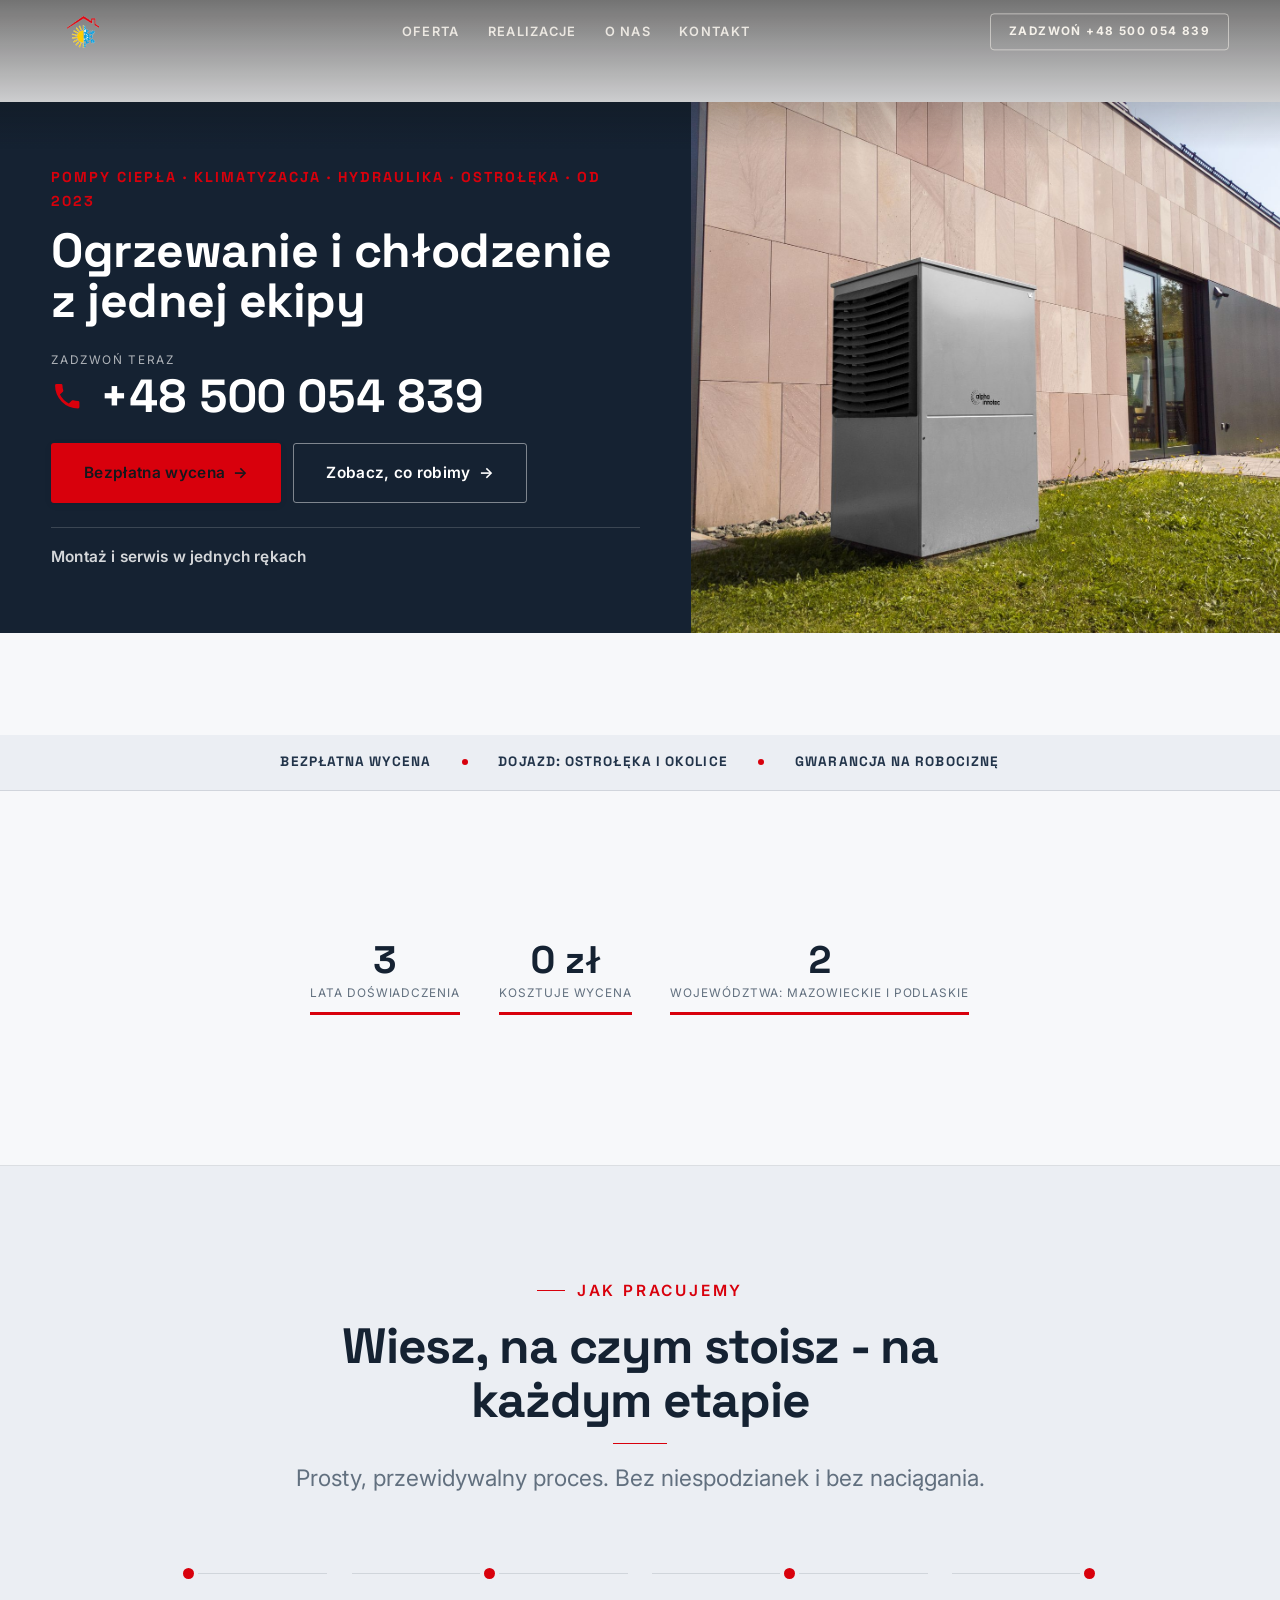
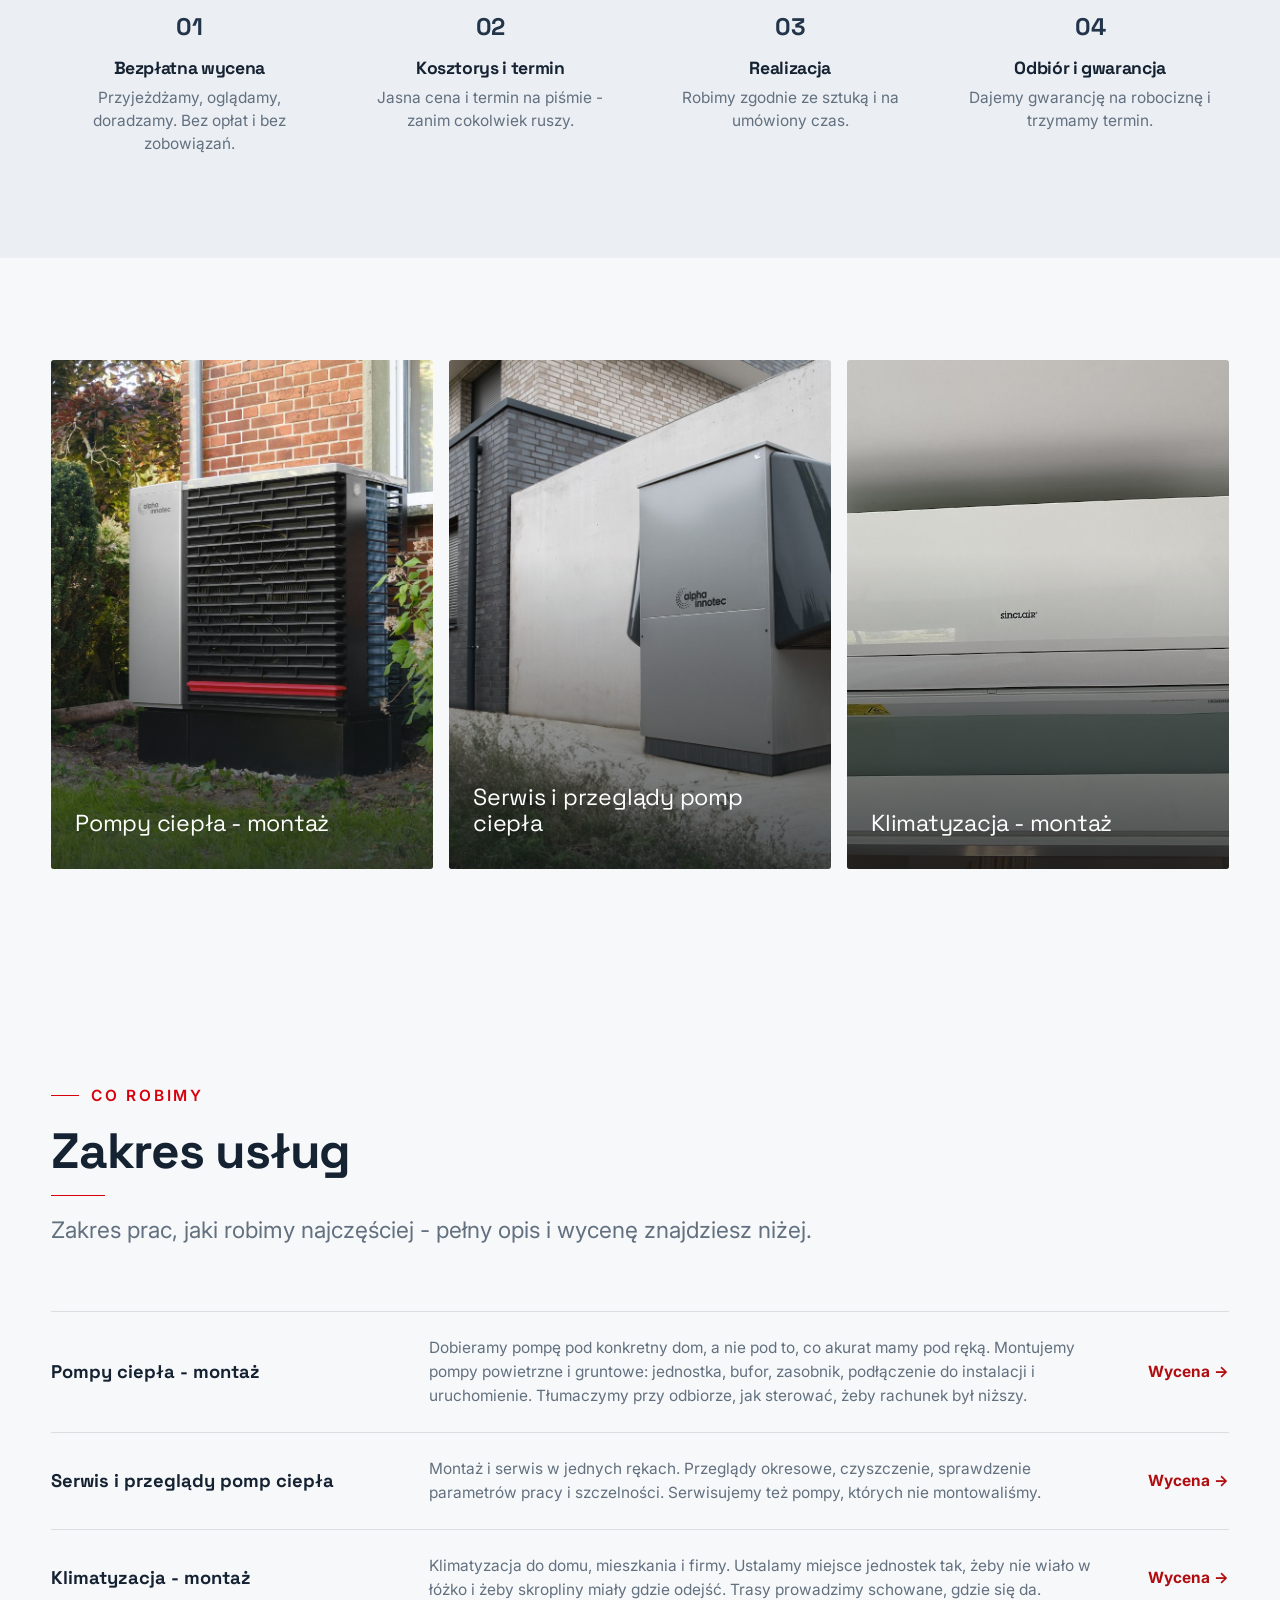
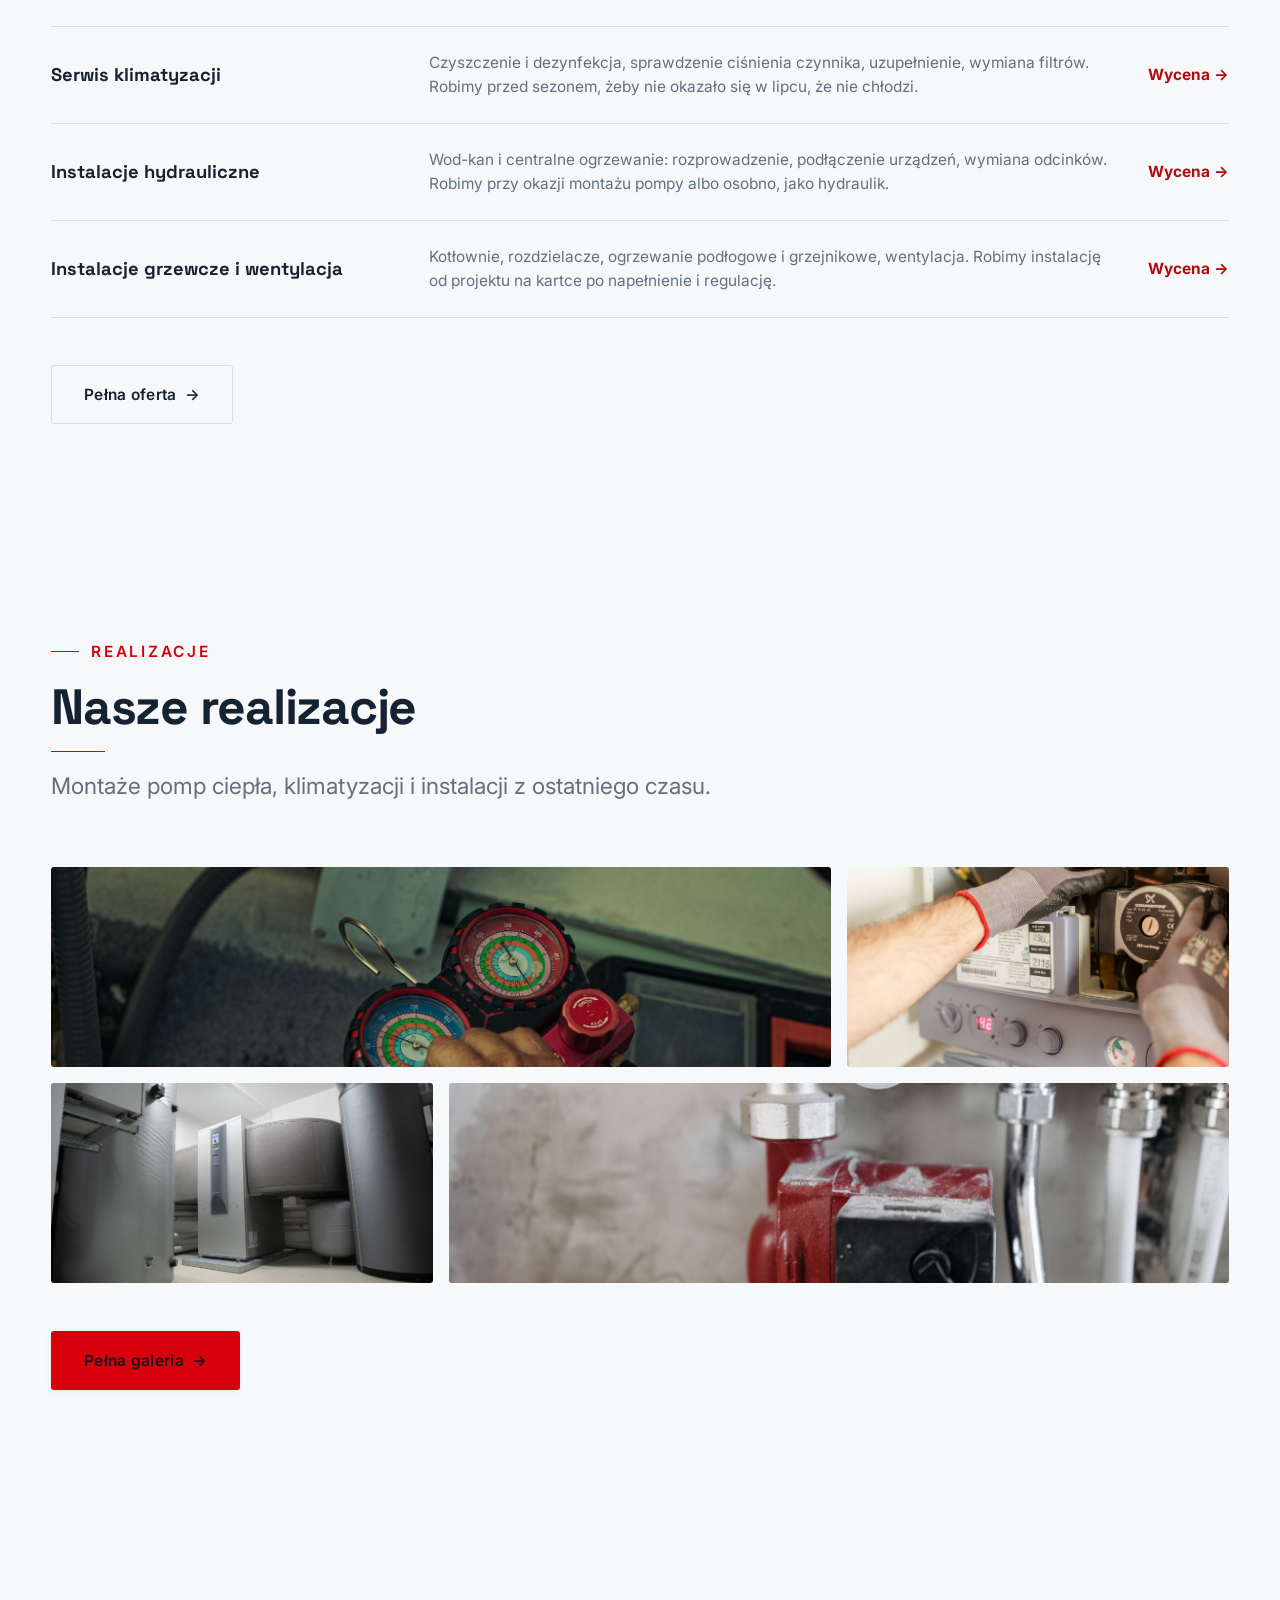
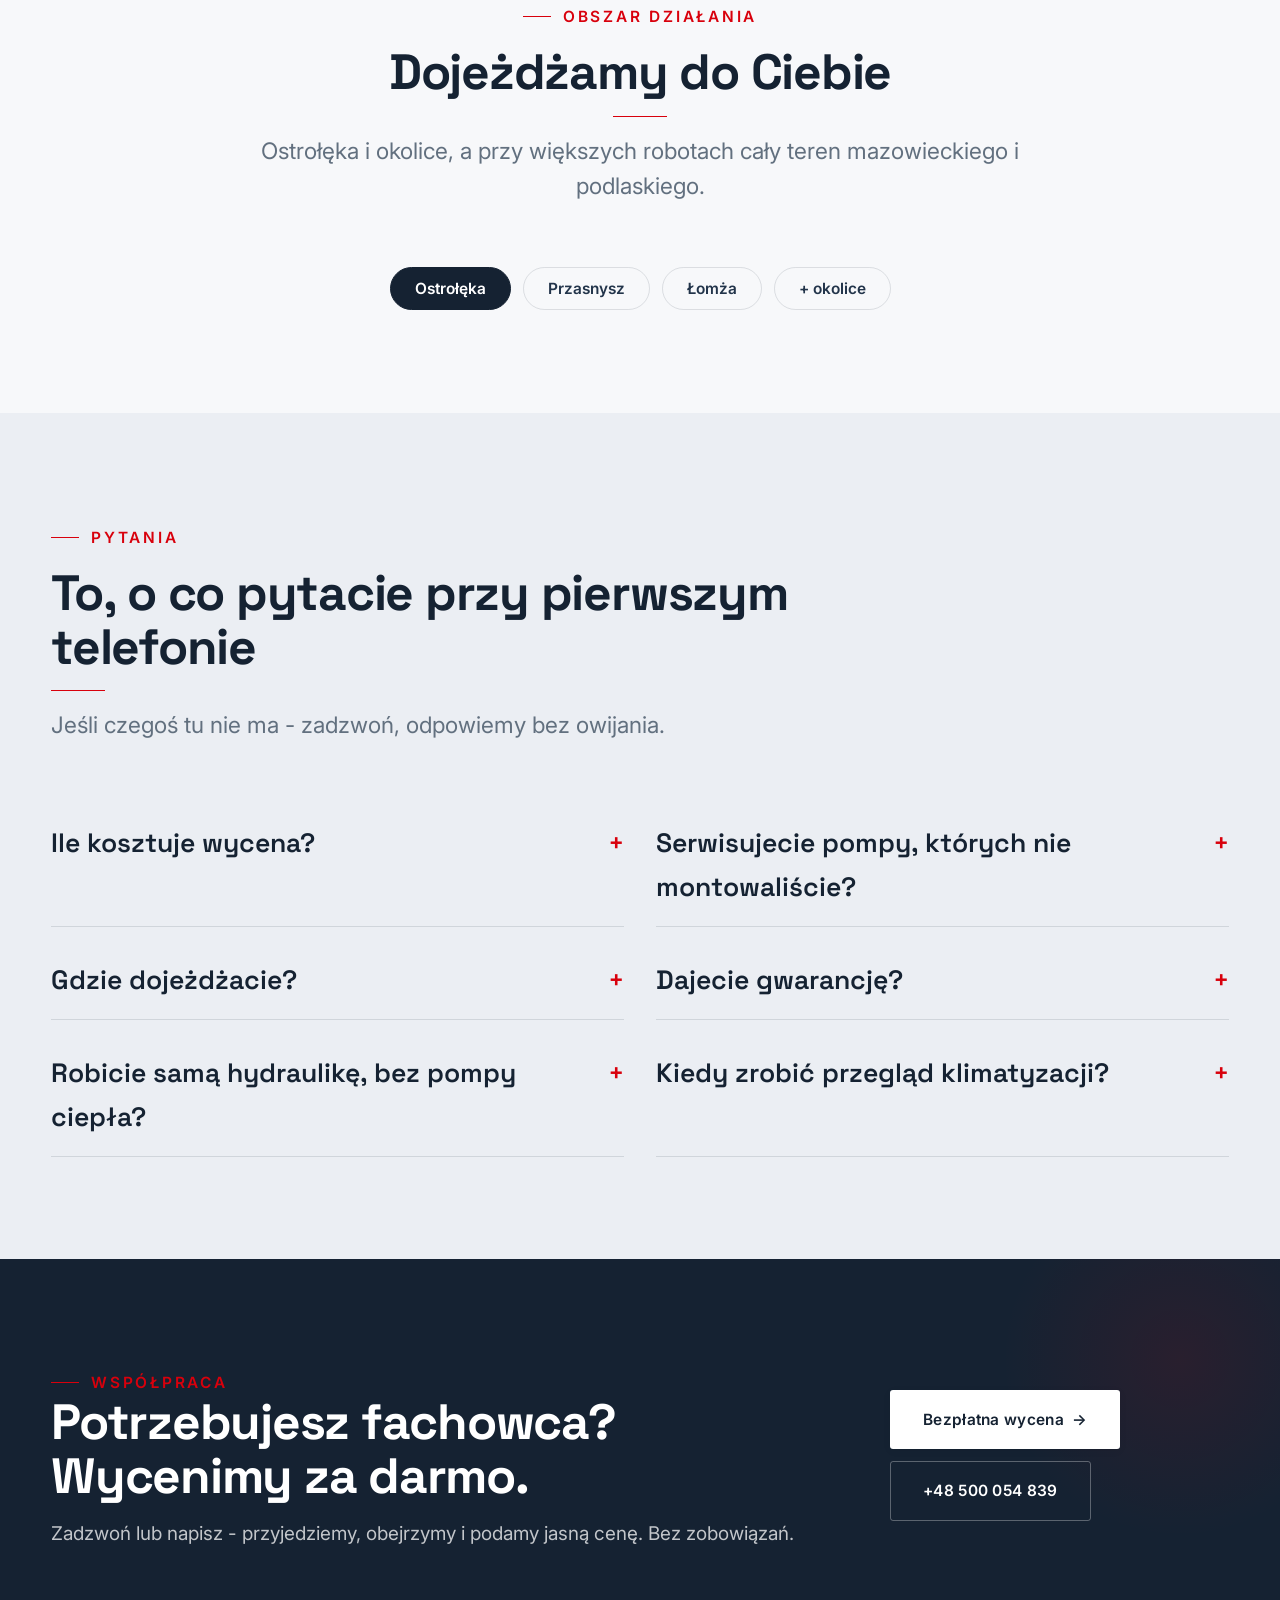
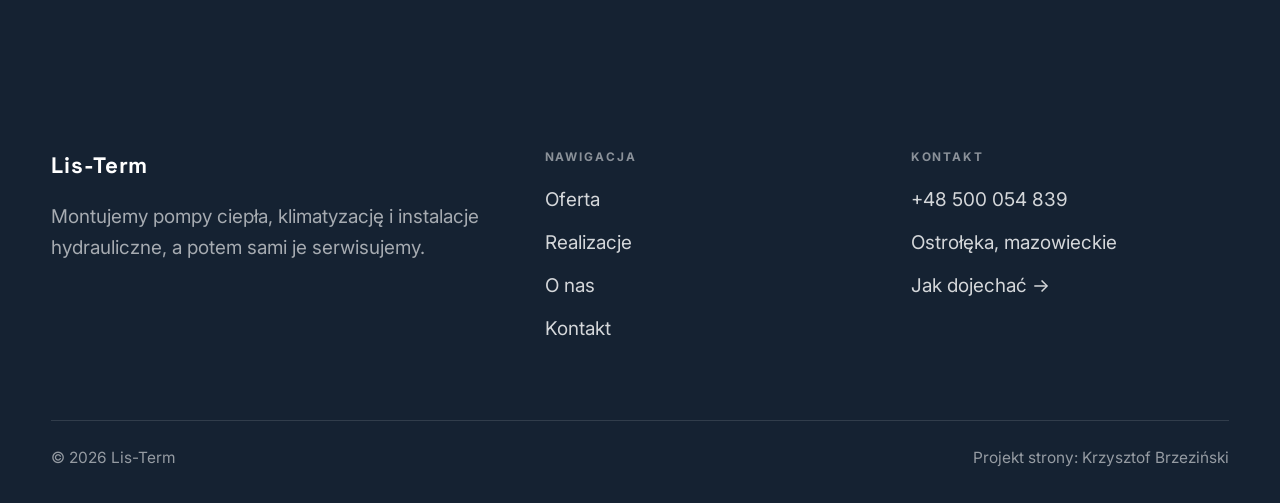
==== commit 224cfdb1: "[claude-edit][cmt:c1f3f4bd-75d1-44f8-bc88-dcdf7a623819] Demo pod klucz: paleta z loga, logo bez bial" ====
--- a/index.html
+++ b/index.html
@@ -5,6 +5,23 @@
 <meta name="viewport" content="width=device-width, initial-scale=1.0">
 <title>Lis-Term - Pompy ciepła, klimatyzacja, hydraulika · Ostrołęka</title>
 <meta name="description" content="Lis-Term - montaż i serwis pomp ciepła, klimatyzacja, instalacje grzewcze i hydraulika. Ostrołęka, Przasnysz, Łomża i okolice. Montaż i serwis w jednych rękach. Zadzwoń: 500 054 839.">
+<meta name="theme-color" content="#D8000C">
+<link rel="icon" type="image/png" href="img/logo.png">
+<link rel="apple-touch-icon" href="img/logo.png">
+<link rel="canonical" href="https://impulseo-pl.github.io/lis-term/">
+<meta property="og:type" content="website">
+<meta property="og:locale" content="pl_PL">
+<meta property="og:site_name" content="Lis-Term">
+<meta property="og:title" content="Lis-Term - pompy ciepła, klimatyzacja, hydraulika · Ostrołęka">
+<meta property="og:description" content="Lis-Term - montaż i serwis pomp ciepła, klimatyzacja, instalacje grzewcze i hydraulika. Ostrołęka, Przasnysz, Łomża i okolice. Montaż i serwis w jednych rękach. Zadzwoń: 500 054 839.">
+<meta property="og:url" content="https://impulseo-pl.github.io/lis-term/">
+<meta property="og:image" content="https://impulseo-pl.github.io/lis-term/img/og.jpg">
+<meta property="og:image:width" content="1200">
+<meta property="og:image:height" content="630">
+<meta name="twitter:card" content="summary_large_image">
+<meta name="twitter:title" content="Lis-Term - pompy ciepła, klimatyzacja, hydraulika · Ostrołęka">
+<meta name="twitter:description" content="Lis-Term - montaż i serwis pomp ciepła, klimatyzacja, instalacje grzewcze i hydraulika. Ostrołęka, Przasnysz, Łomża i okolice. Montaż i serwis w jednych rękach. Zadzwoń: 500 054 839.">
+<meta name="twitter:image" content="https://impulseo-pl.github.io/lis-term/img/og.jpg">
 <link rel="preconnect" href="https://fonts.googleapis.com">
 <link rel="preconnect" href="https://fonts.gstatic.com" crossorigin>
 <link href="https://fonts.googleapis.com/css2?family=Space+Grotesk:wght@500;600;700&family=Inter:wght@400;500;600&display=swap" rel="stylesheet">
@@ -34,9 +51,9 @@
       <a class="hf-phone" href="tel:+48500054839"><span class="hf-phone-lab">Zadzwoń teraz</span><span class="hf-phone-num"><svg class="ico-tel" width="16" height="16" viewBox="0 0 24 24" fill="none" aria-hidden="true"><path d="M6.6 10.8a15.5 15.5 0 0 0 6.6 6.6l2.2-2.2a1 1 0 0 1 1-.24 11.4 11.4 0 0 0 3.6.58 1 1 0 0 1 1 1V20a1 1 0 0 1-1 1A17 17 0 0 1 3 4a1 1 0 0 1 1-1h3.5a1 1 0 0 1 1 1c0 1.25.2 2.46.58 3.6a1 1 0 0 1-.25 1l-2.23 2.2Z" fill="currentColor"/></svg> +48 500 054 839</span></a>
       <div class="hf-actions">
         <a href="kontakt.html" class="btn btn-accent">Bezpłatna wycena <span class="arr">→</span></a>
-        <a href="tel:+48500054839" class="btn btn-ghost hf-ghost">Zadzwoń +48 500 054 839</a>
-      </div>
-      <div class="hf-trust">od 2023</div>
+        <a href="oferta.html" class="btn btn-ghost hf-ghost">Zobacz, co robimy <span class="arr">→</span></a>
+      </div>
+      <div class="hf-trust">Montaż i serwis w jednych rękach</div>
   </div>
 </section>
 <section class="fach-promise">
@@ -48,6 +65,8 @@
   <div class="wrap">
     <div class="tb-stats">
       <div class="tb-stat reveal"><span class="tb-num">3</span><span class="tb-lab">lata doświadczenia</span></div>
+      <div class="tb-stat reveal"><span class="tb-num">0 zł</span><span class="tb-lab">kosztuje wycena</span></div>
+      <div class="tb-stat reveal"><span class="tb-num">2</span><span class="tb-lab">województwa: mazowieckie i podlaskie</span></div>
     </div>
   </div>
 </section>
@@ -101,10 +120,10 @@
       <p>Montaże pomp ciepła, klimatyzacji i instalacji z ostatniego czasu.</p>
     </div>
     <div class="gallery">
-      <div class="tile t-two3 reveal"><img src="img/g4.jpg" alt="Klimatyzacja ścienna w pokoju" loading="lazy"><div class="cap">Klimatyzacja ścienna w pokoju</div></div>
+      <div class="tile t-two3 reveal"><img src="img/g4.jpg" alt="Serwis klimatyzacji - pomiar ciśnienia czynnika" loading="lazy"><div class="cap">Serwis klimatyzacji - pomiar ciśnienia czynnika</div></div>
       <div class="tile t-third reveal"><img src="img/g5.jpg" alt="Pompa obiegowa w kotłowni" loading="lazy"><div class="cap">Pompa obiegowa w kotłowni</div></div>
       <div class="tile t-third reveal"><img src="img/g6.jpg" alt="Bufor i zasobnik w kotłowni" loading="lazy"><div class="cap">Bufor i zasobnik w kotłowni</div></div>
-      <div class="tile t-third reveal"><img src="img/about.jpg" alt="Lis-Term" loading="lazy"></div>
+      <div class="tile t-two3 reveal"><img src="img/about.jpg" alt="Grupa pompowa i rozdzielacz w kotłowni" loading="lazy"><div class="cap">Grupa pompowa i rozdzielacz w kotłowni</div></div>
     </div>
     <div style="margin-top:var(--space-7)" class="reveal"><a href="realizacje.html" class="btn btn-accent">Pełna galeria <span class="arr">→</span></a></div>
   </div>
@@ -114,8 +133,26 @@
     <div class="head center reveal">
       <span class="eyebrow">Obszar działania</span>
       <h2>Dojeżdżamy do Ciebie</h2>
-    </div>
-    <ul class="obszar-list reveal"><li class="is-home">Ostrołęka</li><li>+ okolice</li></ul>
+      <p>Ostrołęka i okolice, a przy większych robotach cały teren mazowieckiego i podlaskiego.</p>
+    </div>
+    <ul class="obszar-list reveal"><li class="is-home">Ostrołęka</li><li>Przasnysz</li><li>Łomża</li><li>+ okolice</li></ul>
+  </div>
+</section>
+<section class="faq">
+  <div class="wrap">
+    <div class="head reveal">
+      <span class="eyebrow">Pytania</span>
+      <h2>To, o co pytacie przy pierwszym telefonie</h2>
+      <p>Jeśli czegoś tu nie ma - zadzwoń, odpowiemy bez owijania.</p>
+    </div>
+    <div class="faq-grid">
+      <details class="faq-item reveal"><summary>Ile kosztuje wycena?</summary><p>Nic. Przyjeżdżamy, oglądamy, doradzamy i podajemy cenę - bez opłat i bez zobowiązań. Dopiero jak się dogadamy, cokolwiek robimy.</p></details>
+      <details class="faq-item reveal"><summary>Serwisujecie pompy, których nie montowaliście?</summary><p>Tak. Robimy przeglądy, czyszczenie i sprawdzenie parametrów również przy pompach z innego montażu.</p></details>
+      <details class="faq-item reveal"><summary>Gdzie dojeżdżacie?</summary><p>Ostrołęka i okolice to nasz teren podstawowy. Robimy też w Przasnyszu, Łomży i dalej - na terenie mazowieckiego i podlaskiego.</p></details>
+      <details class="faq-item reveal"><summary>Dajecie gwarancję?</summary><p>Na robociznę - tak. Na urządzenie obowiązuje gwarancja producenta, a papiery zostawiamy przy odbiorze.</p></details>
+      <details class="faq-item reveal"><summary>Robicie samą hydraulikę, bez pompy ciepła?</summary><p>Tak. Wod-kan, centralne ogrzewanie, wymiana odcinków, podłączenie urządzeń - normalnie, jako hydraulik.</p></details>
+      <details class="faq-item reveal"><summary>Kiedy zrobić przegląd klimatyzacji?</summary><p>Przed sezonem. Wtedy jest czas na czyszczenie, sprawdzenie ciśnienia czynnika i filtry - zamiast dowiadywać się w lipcu, że nie chłodzi.</p></details>
+    </div>
   </div>
 </section>
 <section class="cta">
@@ -161,6 +198,55 @@
 </footer>
 <div class="sticky-call"><a class="sc-call" href="tel:+48500054839"><svg class="ico-tel" width="16" height="16" viewBox="0 0 24 24" fill="none" aria-hidden="true"><path d="M6.6 10.8a15.5 15.5 0 0 0 6.6 6.6l2.2-2.2a1 1 0 0 1 1-.24 11.4 11.4 0 0 0 3.6.58 1 1 0 0 1 1 1V20a1 1 0 0 1-1 1A17 17 0 0 1 3 4a1 1 0 0 1 1-1h3.5a1 1 0 0 1 1 1c0 1.25.2 2.46.58 3.6a1 1 0 0 1-.25 1l-2.23 2.2Z" fill="currentColor"/></svg> Zadzwoń</a><a class="sc-quote" href="kontakt.html">Bezpłatna wycena</a></div>
 
+<script type="application/ld+json">
+{
+  "@context": "https://schema.org",
+  "@type": "HVACBusiness",
+  "name": "Lis-Term",
+  "url": "https://impulseo-pl.github.io/lis-term/",
+  "image": "https://impulseo-pl.github.io/lis-term/img/og.jpg",
+  "logo": "https://impulseo-pl.github.io/lis-term/img/logo.png",
+  "telephone": "+48500054839",
+  "foundingDate": "2023",
+  "founder": {"@type": "Person", "name": "Paweł Lis"},
+  "description": "Montaż i serwis pomp ciepła, klimatyzacja, instalacje grzewcze i hydraulika. Ostrołęka i okolice.",
+  "address": {"@type": "PostalAddress", "addressLocality": "Ostrołęka", "addressRegion": "mazowieckie", "addressCountry": "PL"},
+  "hasMap": "https://maps.google.com/?cid=11918010665784880623",
+  "areaServed": [
+    {"@type": "City", "name": "Ostrołęka"},
+    {"@type": "City", "name": "Przasnysz"},
+    {"@type": "City", "name": "Łomża"},
+    {"@type": "AdministrativeArea", "name": "mazowieckie"},
+    {"@type": "AdministrativeArea", "name": "podlaskie"}
+  ],
+  "hasOfferCatalog": {
+    "@type": "OfferCatalog",
+    "name": "Zakres usług",
+    "itemListElement": [
+      {"@type": "Offer", "itemOffered": {"@type": "Service", "name": "Pompy ciepła - montaż"}},
+      {"@type": "Offer", "itemOffered": {"@type": "Service", "name": "Serwis i przeglądy pomp ciepła"}},
+      {"@type": "Offer", "itemOffered": {"@type": "Service", "name": "Klimatyzacja - montaż"}},
+      {"@type": "Offer", "itemOffered": {"@type": "Service", "name": "Serwis klimatyzacji"}},
+      {"@type": "Offer", "itemOffered": {"@type": "Service", "name": "Instalacje hydrauliczne"}},
+      {"@type": "Offer", "itemOffered": {"@type": "Service", "name": "Instalacje grzewcze i wentylacja"}}
+    ]
+  }
+}
+</script>
+<script type="application/ld+json">
+{
+  "@context": "https://schema.org",
+  "@type": "FAQPage",
+  "mainEntity": [
+    {"@type": "Question", "name": "Ile kosztuje wycena?", "acceptedAnswer": {"@type": "Answer", "text": "Nic. Przyjeżdżamy, oglądamy, doradzamy i podajemy cenę - bez opłat i bez zobowiązań."}},
+    {"@type": "Question", "name": "Serwisujecie pompy, których nie montowaliście?", "acceptedAnswer": {"@type": "Answer", "text": "Tak. Robimy przeglądy, czyszczenie i sprawdzenie parametrów również przy pompach z innego montażu."}},
+    {"@type": "Question", "name": "Gdzie dojeżdżacie?", "acceptedAnswer": {"@type": "Answer", "text": "Ostrołęka i okolice to teren podstawowy. Robimy też w Przasnyszu, Łomży i dalej - na terenie mazowieckiego i podlaskiego."}},
+    {"@type": "Question", "name": "Dajecie gwarancję?", "acceptedAnswer": {"@type": "Answer", "text": "Na robociznę tak. Na urządzenie obowiązuje gwarancja producenta, a papiery zostawiamy przy odbiorze."}},
+    {"@type": "Question", "name": "Robicie samą hydraulikę, bez pompy ciepła?", "acceptedAnswer": {"@type": "Answer", "text": "Tak. Wod-kan, centralne ogrzewanie, wymiana odcinków i podłączenie urządzeń - normalnie, jako hydraulik."}},
+    {"@type": "Question", "name": "Kiedy zrobić przegląd klimatyzacji?", "acceptedAnswer": {"@type": "Answer", "text": "Przed sezonem - wtedy jest czas na czyszczenie, sprawdzenie ciśnienia czynnika i wymianę filtrów."}}
+  ]
+}
+</script>
 <script src="assets/main.js"></script>
 </body>
 </html>
--- a/assets/styles.css
+++ b/assets/styles.css
@@ -623,5 +623,43 @@
 .nav .nav-links a:not(.btn-accent):hover,.nav .nav-links a.active:not(.btn-accent){color:var(--ink)}
 }
 
-/* === auto-paleta ze zdjęć klienta (dopasowanie do estetyki socials) === */
-:root{--accent:#A05D31;--accent-d:#7D4521;--accent-soft:rgba(160,93,49,0.10);--paper:#F9F9F8;--paper-2:#EFEEED;--paper-3:#E8E6E5;}
+/* === paleta z LOGA klienta (czerwień dachu #E4000C, błękit śnieżynki #009CE4) ===
+   Wcześniej stała tu auto-paleta ze stocku (brąz #A05D31) - gryzła się z logiem i z branżą.
+   Czerwień przyciemniona do #D8000C: kontrast 5.35:1 na bieli (biały tekst na przyciskach = AA). */
+:root{
+  --accent:#D8000C; --accent-d:#B00D10; --accent-soft:rgba(216,0,12,0.10);
+  --accent-cool:#0089C8;                  /* chłodny biegun - klimatyzacja/chłodzenie */
+  --accent-cool-soft:rgba(0,137,200,0.10);
+  --paper:#F7F8FA; --paper-2:#EBEEF3; --paper-3:#E4E8EE;
+}
+
+/* === FAQ - pytania, które i tak padają przy pierwszym telefonie === */
+/* align-items:stretch (nie start) - inaczej pytania 1- i 2-wierszowe rozjeżdżają linie w wierszu */
+.faq-grid{display:grid;grid-template-columns:1fr 1fr;gap:var(--space-4) var(--space-6);align-items:stretch}
+.faq{background:var(--paper-2)}
+@media(max-width:820px){.faq-grid{grid-template-columns:1fr}}
+.faq-item{border-bottom:var(--hairline);padding:var(--space-4) 0}
+.faq-item summary{list-style:none;cursor:pointer;display:flex;gap:var(--space-4);align-items:baseline;
+  font-family:var(--font-display);font-weight:600;font-size:var(--text-h3);color:var(--ink);
+  transition:color var(--dur) var(--ease)}
+.faq-item summary::-webkit-details-marker{display:none}
+.faq-item summary:hover{color:var(--accent)}
+.faq-item summary::after{content:"+";margin-left:auto;font-weight:500;color:var(--accent);
+  transition:transform var(--dur) var(--ease);line-height:1}
+.faq-item[open] summary::after{transform:rotate(45deg)}
+.faq-item p{color:var(--muted);font-size:var(--text-sm);margin-top:var(--space-3);max-width:56ch}
+
+/* === LIGHTBOX galerii - kafel po kliknięciu w pełnym kadrze === */
+.tile,.gallery-masonry .m-tile{cursor:zoom-in}
+.lb{position:fixed;inset:0;z-index:200;display:none;place-items:center;padding:clamp(1rem,4vw,3rem);
+  background:rgba(12,18,26,.94);backdrop-filter:blur(3px)}
+.lb.open{display:grid}
+.lb img{max-width:100%;max-height:82vh;object-fit:contain;border-radius:var(--r-sm);box-shadow:var(--sh-lg)}
+.lb-cap{margin-top:var(--space-4);color:#fff;font-size:var(--text-sm);text-align:center;opacity:.9}
+.lb-close,.lb-prev,.lb-next{position:absolute;background:none;border:0;color:#fff;cursor:pointer;
+  font-size:2rem;line-height:1;padding:var(--space-4);opacity:.7;transition:opacity var(--dur) var(--ease)}
+.lb-close:hover,.lb-prev:hover,.lb-next:hover{opacity:1}
+.lb-close{top:0;right:0}
+.lb-prev{left:0;top:50%;transform:translateY(-50%)}
+.lb-next{right:0;top:50%;transform:translateY(-50%)}
+@media(max-width:820px){.lb-prev,.lb-next{font-size:1.6rem}}
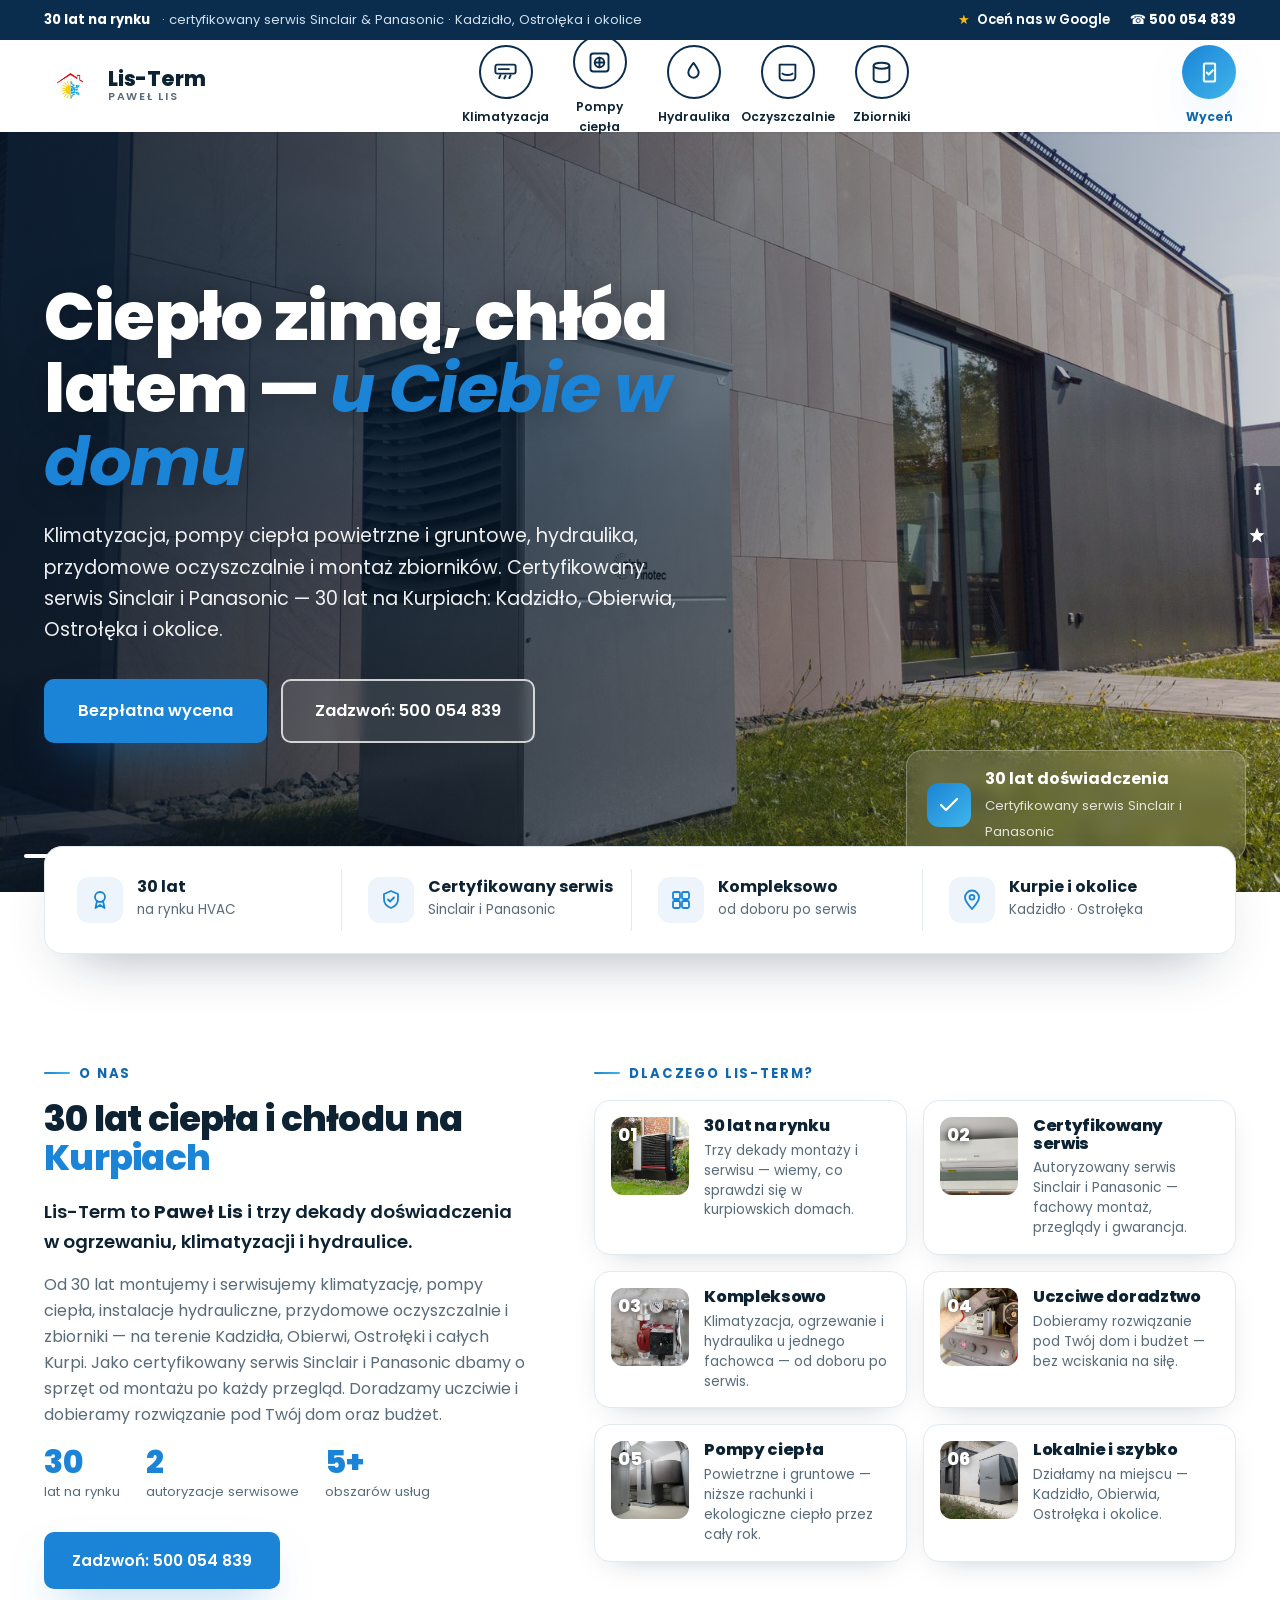
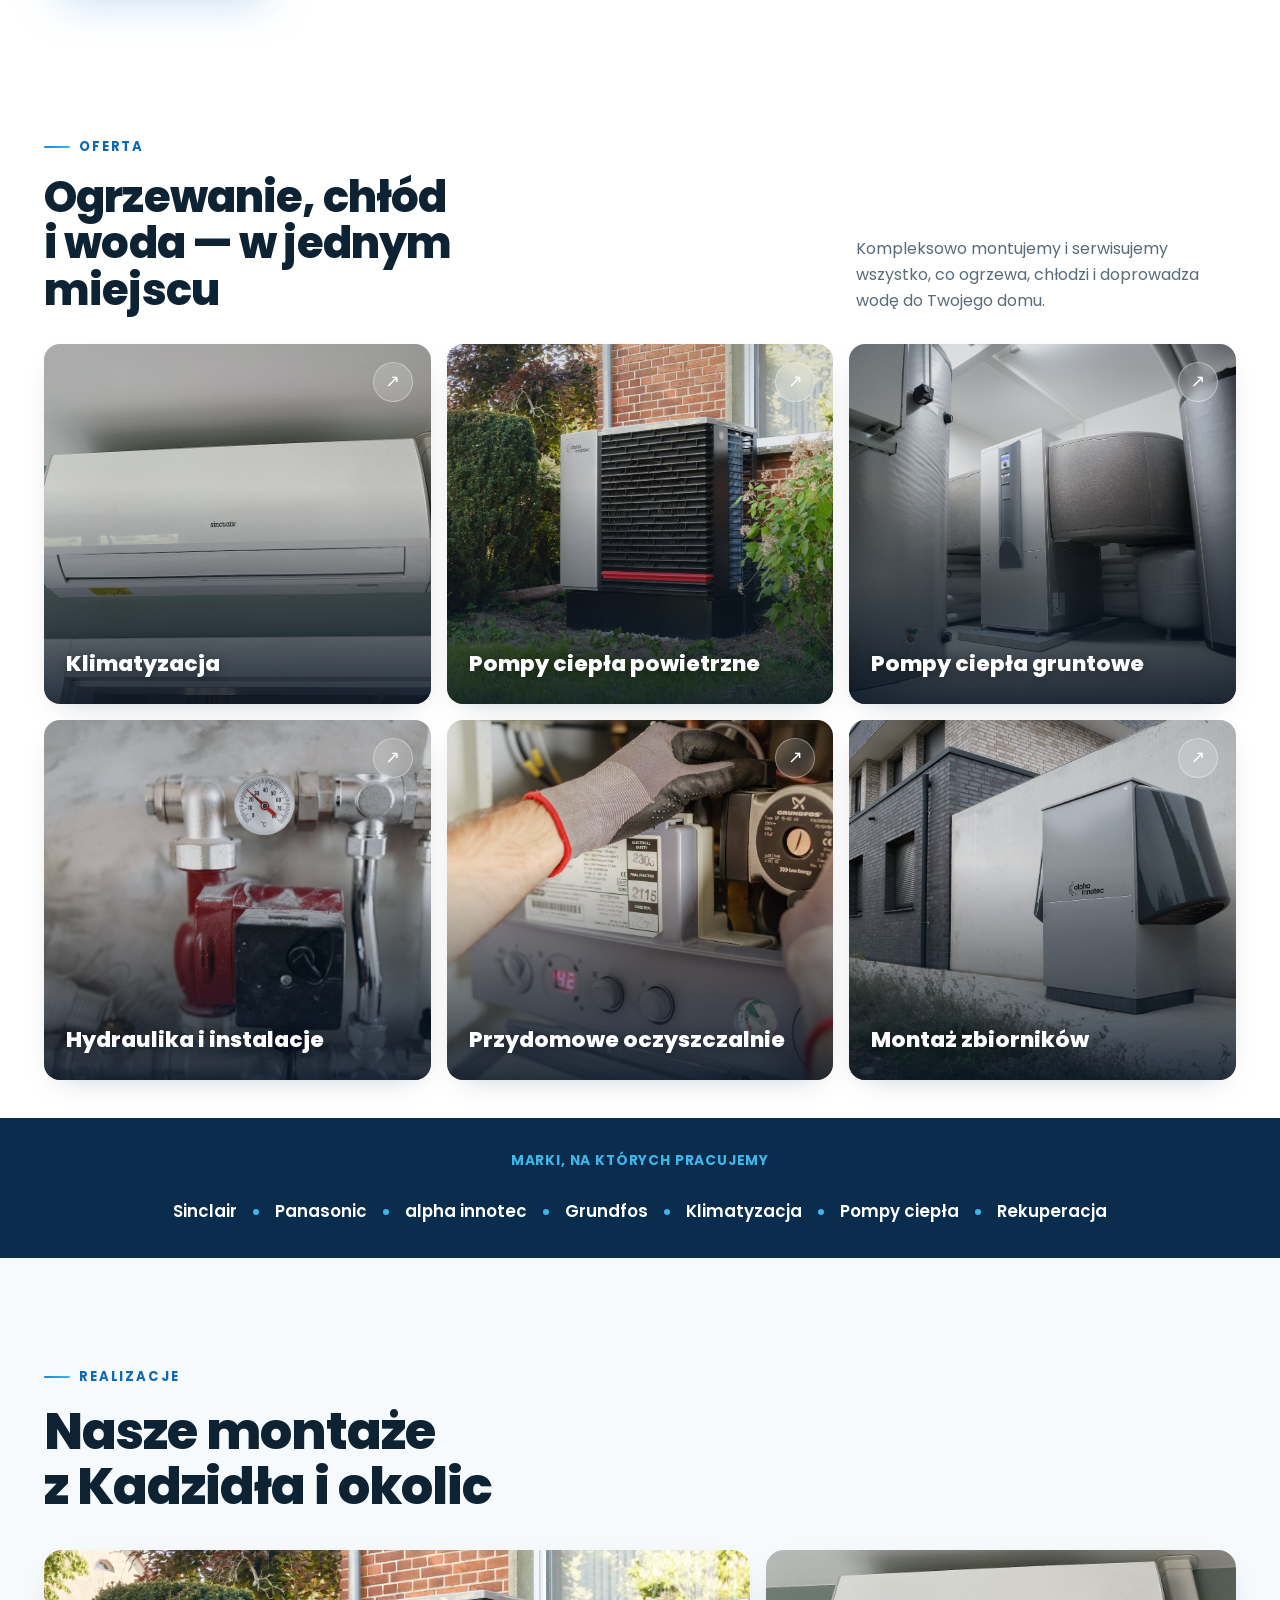
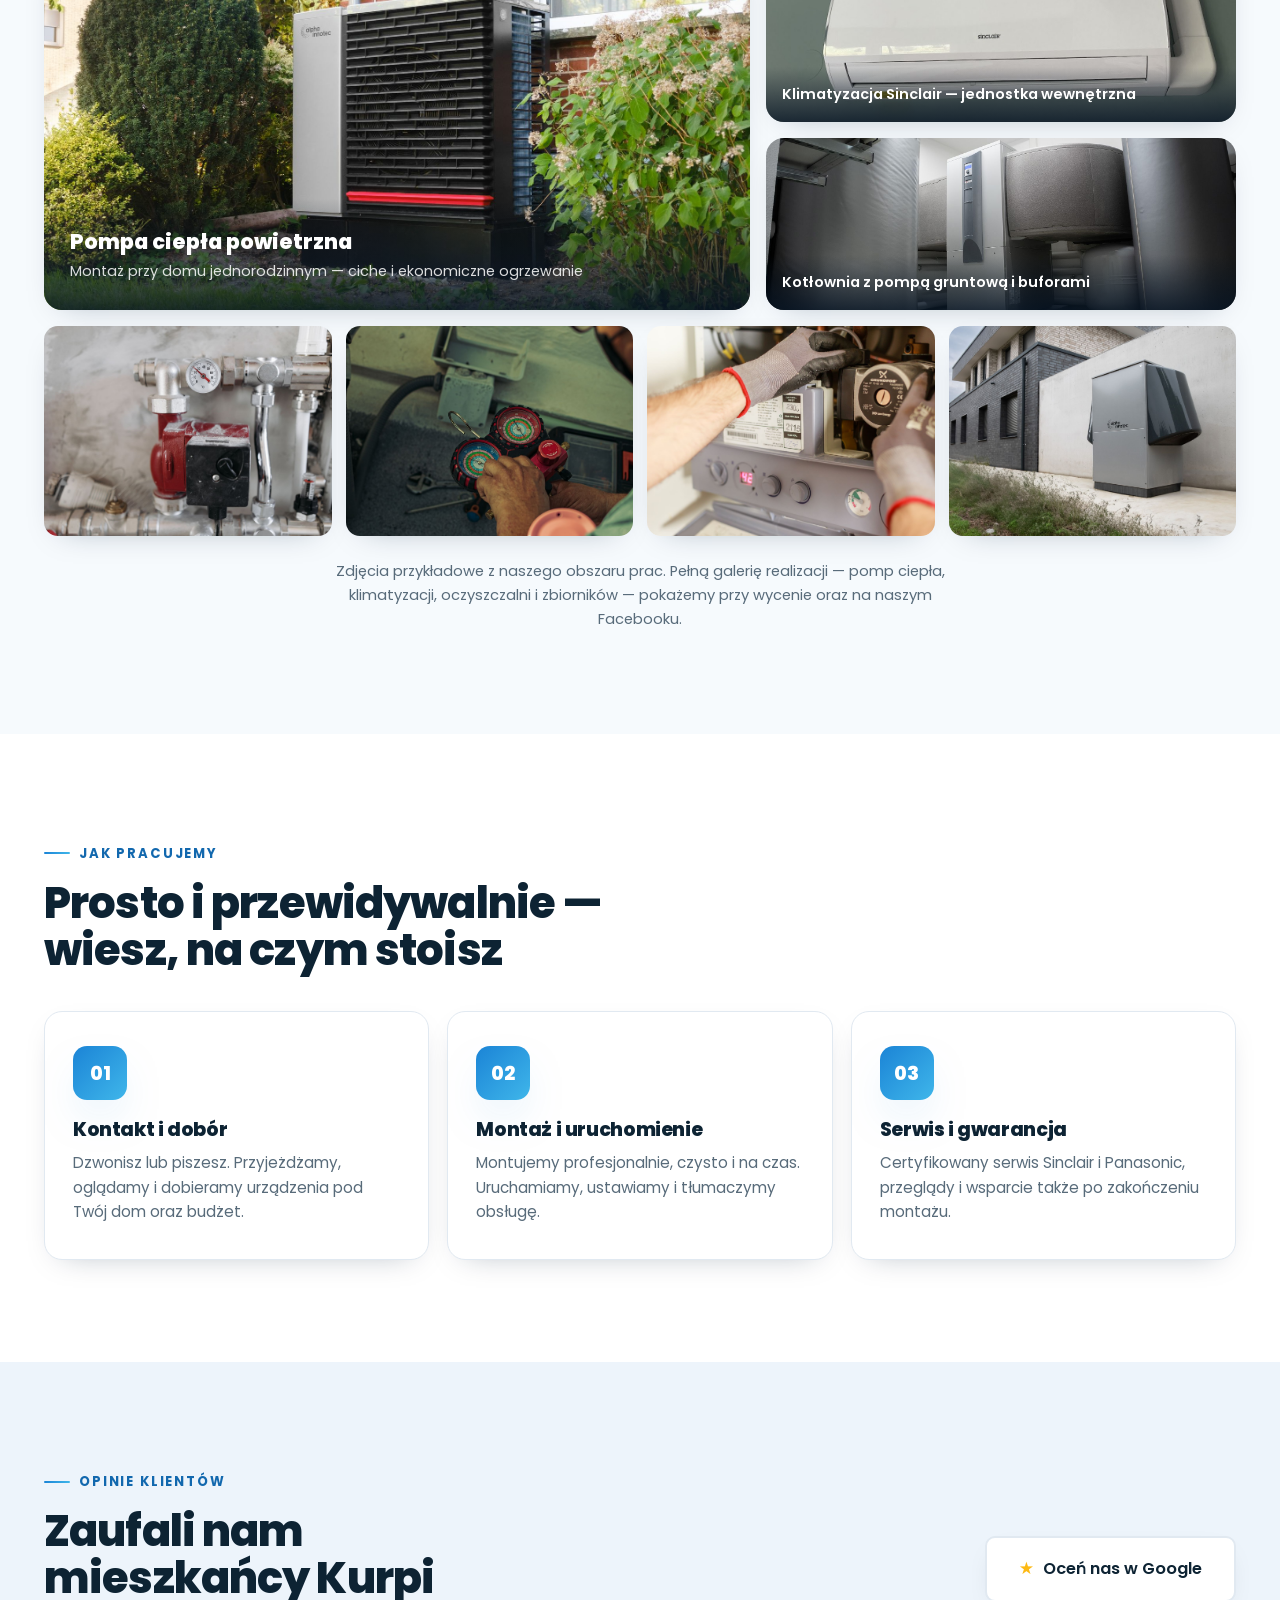
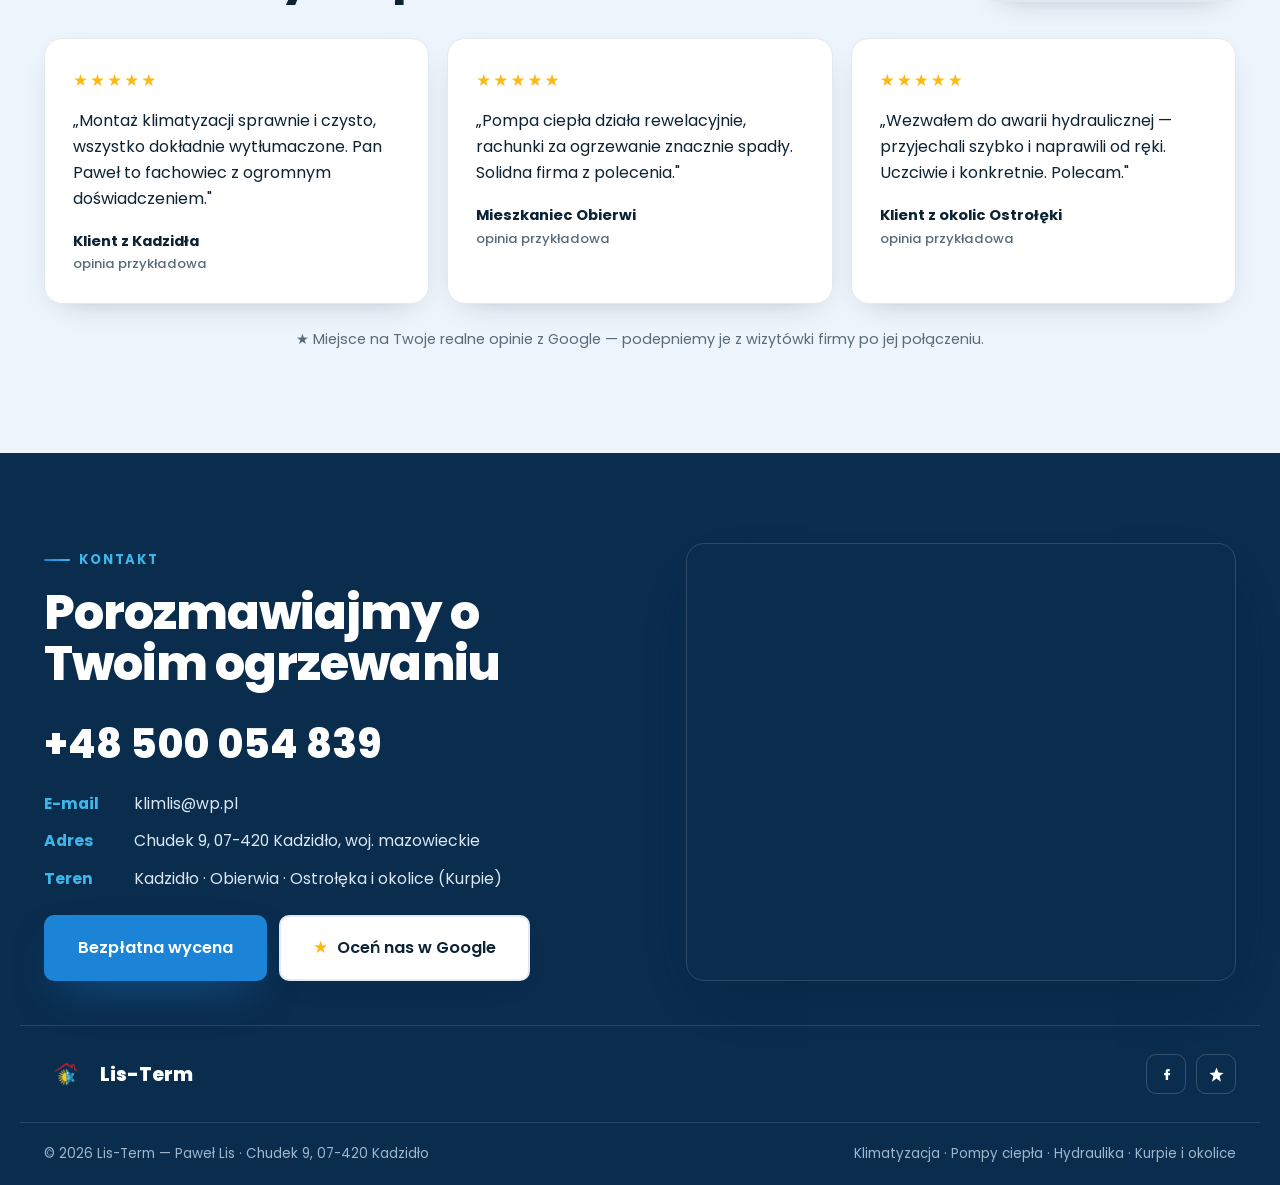
==== commit 7e89a4f0: "Lis-Term - przebudowa na one-page (biało-niebieski, hero-slider, oferta HVAC, oceń nas w Google)" ====
--- a/index.html
+++ b/index.html
@@ -3,250 +3,267 @@
 <head>
 <meta charset="UTF-8">
 <meta name="viewport" content="width=device-width, initial-scale=1.0">
-<title>Lis-Term - Pompy ciepła, klimatyzacja, hydraulika · Ostrołęka</title>
-<meta name="description" content="Lis-Term - montaż i serwis pomp ciepła, klimatyzacja, instalacje grzewcze i hydraulika. Ostrołęka, Przasnysz, Łomża i okolice. Montaż i serwis w jednych rękach. Zadzwoń: 500 054 839.">
-<meta name="theme-color" content="#D8000C">
-<link rel="icon" type="image/png" href="img/logo.png">
-<link rel="apple-touch-icon" href="img/logo.png">
-<link rel="canonical" href="https://impulseo-pl.github.io/lis-term/">
-<meta property="og:type" content="website">
-<meta property="og:locale" content="pl_PL">
-<meta property="og:site_name" content="Lis-Term">
-<meta property="og:title" content="Lis-Term - pompy ciepła, klimatyzacja, hydraulika · Ostrołęka">
-<meta property="og:description" content="Lis-Term - montaż i serwis pomp ciepła, klimatyzacja, instalacje grzewcze i hydraulika. Ostrołęka, Przasnysz, Łomża i okolice. Montaż i serwis w jednych rękach. Zadzwoń: 500 054 839.">
-<meta property="og:url" content="https://impulseo-pl.github.io/lis-term/">
-<meta property="og:image" content="https://impulseo-pl.github.io/lis-term/img/og.jpg">
-<meta property="og:image:width" content="1200">
-<meta property="og:image:height" content="630">
-<meta name="twitter:card" content="summary_large_image">
-<meta name="twitter:title" content="Lis-Term - pompy ciepła, klimatyzacja, hydraulika · Ostrołęka">
-<meta name="twitter:description" content="Lis-Term - montaż i serwis pomp ciepła, klimatyzacja, instalacje grzewcze i hydraulika. Ostrołęka, Przasnysz, Łomża i okolice. Montaż i serwis w jednych rękach. Zadzwoń: 500 054 839.">
-<meta name="twitter:image" content="https://impulseo-pl.github.io/lis-term/img/og.jpg">
+<title>Lis-Term — klimatyzacja, pompy ciepła i hydraulika | Kadzidło, Ostrołęka i okolice</title>
+<meta name="description" content="Lis-Term — Paweł Lis. Klimatyzacja, pompy ciepła powietrzne i gruntowe, hydraulika, przydomowe oczyszczalnie ścieków i montaż zbiorników. 30 lat doświadczenia, certyfikowany serwis Sinclair i Panasonic. Kadzidło, Obierwia, Ostrołęka i okolice. Zadzwoń: 500 054 839.">
+<meta property="og:title" content="Lis-Term — klimatyzacja, pompy ciepła i hydraulika">
+<meta property="og:description" content="30 lat na rynku · certyfikowany serwis Sinclair i Panasonic · Kadzidło, Ostrołęka i okolice.">
+<meta property="og:image" content="img/og.jpg">
+<link rel="icon" href="img/logo.png">
 <link rel="preconnect" href="https://fonts.googleapis.com">
 <link rel="preconnect" href="https://fonts.gstatic.com" crossorigin>
-<link href="https://fonts.googleapis.com/css2?family=Space+Grotesk:wght@500;600;700&family=Inter:wght@400;500;600&display=swap" rel="stylesheet">
+<link href="https://fonts.googleapis.com/css2?family=Poppins:wght@400;500;600;700;800&display=swap" rel="stylesheet">
 <link rel="stylesheet" href="assets/styles.css">
 </head>
 <body>
-
-<header class="nav">
-  <div class="wrap nav-inner">
-    <a class="brand brand-has-logo" href="index.html"><img class="brand-logo" src="img/logo.png" alt="Lis-Term"></a>
-    <nav class="nav-links">
-      <a href="oferta.html">Oferta</a>
-      <a href="realizacje.html">Realizacje</a>
-      <a href="o-nas.html">O nas</a>
-      <a href="kontakt.html">Kontakt</a>
-      <a href="tel:+48500054839" class="btn btn-accent">Zadzwoń +48 500 054 839</a>
+<a id="top"></a>
+
+<!-- ============ HEADER ============ -->
+<header class="hdr" id="hdr">
+  <div class="util">
+    <div class="wrap util-inner">
+      <span class="util-left"><b>30 lat na rynku</b><span class="hide-sm">&nbsp;· certyfikowany serwis Sinclair &amp; Panasonic · Kadzidło, Ostrołęka i okolice</span></span>
+      <div class="util-right">
+        <a class="util-rate" href="https://www.google.com/maps?cid=11918010665784880623" target="_blank" rel="noopener"><span class="g-star">★</span> Oceń nas w Google</a>
+        <a href="tel:+48500054839" class="util-phone">☎ 500&nbsp;054&nbsp;839</a>
+      </div>
+    </div>
+  </div>
+  <div class="wrap main-nav">
+    <a class="logo" href="#top">
+      <img src="img/logo.png" alt="Lis-Term">
+      <span class="logo-txt"><b>Lis-Term</b><span>Paweł Lis</span></span>
+    </a>
+    <nav class="cats">
+      <a href="#uslugi" class="cat">
+        <span class="cat-ic"><svg viewBox="0 0 24 24"><rect x="3" y="5" width="18" height="8" rx="1.6"/><path d="M6 9h9"/><path d="M6.5 17c0-1.2 1-1.6 1-2.6M11 17.4c0-1.2 1-1.6 1-2.6M15.5 17c0-1.2 1-1.6 1-2.6"/></svg></span>
+        <span class="cat-t">Klimatyzacja</span>
+      </a>
+      <a href="#uslugi" class="cat">
+        <span class="cat-ic"><svg viewBox="0 0 24 24"><rect x="4" y="4" width="16" height="16" rx="2.4"/><circle cx="12" cy="12" r="4.2"/><path d="M12 7.8v8.4M7.8 12h8.4"/></svg></span>
+        <span class="cat-t">Pompy ciepła</span>
+      </a>
+      <a href="#uslugi" class="cat">
+        <span class="cat-ic"><svg viewBox="0 0 24 24"><path d="M12 3.5c2.8 3.6 4.6 6 4.6 8.6A4.6 4.6 0 0 1 7.4 12c0-2.6 1.8-5 4.6-8.5z"/></svg></span>
+        <span class="cat-t">Hydraulika</span>
+      </a>
+      <a href="#uslugi" class="cat">
+        <span class="cat-ic"><svg viewBox="0 0 24 24"><path d="M5 5h14v11a3 3 0 0 1-3 3H8a3 3 0 0 1-3-3z"/><path d="M7.5 13c1.6 1.6 7.4 1.6 9 0"/></svg></span>
+        <span class="cat-t">Oczyszczalnie</span>
+      </a>
+      <a href="#uslugi" class="cat">
+        <span class="cat-ic"><svg viewBox="0 0 24 24"><ellipse cx="12" cy="6" rx="7" ry="2.6"/><path d="M5 6v12c0 1.4 3.1 2.6 7 2.6s7-1.2 7-2.6V6"/></svg></span>
+        <span class="cat-t">Zbiorniki</span>
+      </a>
     </nav>
-    <button class="nav-toggle" aria-label="Menu"><span></span><span></span><span></span></button>
-  </div>
+    <a href="#kontakt" class="navcta">
+      <span class="navcta-ic"><svg viewBox="0 0 24 24"><path d="M8 4h8a1 1 0 0 1 1 1v14a1 1 0 0 1-1 1H8a1 1 0 0 1-1-1V5a1 1 0 0 1 1-1z"/><path d="M9.5 12l1.8 1.8L15 10"/></svg></span>
+      <span class="navcta-t">Wyceń</span>
+    </a>
+    <button class="burger" id="burger" aria-label="Menu"><span></span><span></span><span></span></button>
+  </div>
+  <nav class="drawer" id="drawer">
+    <a href="#onas">O nas</a>
+    <a href="#uslugi">Oferta</a>
+    <a href="#realizacje">Realizacje</a>
+    <a href="#proces">Jak pracujemy</a>
+    <a href="#opinie">Opinie</a>
+    <a href="#kontakt">Kontakt</a>
+    <a href="tel:+48500054839" class="btn btn-accent">Zadzwoń: 500 054 839</a>
+  </nav>
 </header>
 
-<section class="hero-fach">
-  <img class="hf-photo" src="img/hero.jpg" alt="Lis-Term">
-  <div class="hf-panel">
-      <span class="hf-kicker">Pompy ciepła · Klimatyzacja · Hydraulika · Ostrołęka · od 2023</span>
-      <h1 class="hf-title">Ogrzewanie i chłodzenie z jednej ekipy</h1>
-      <a class="hf-phone" href="tel:+48500054839"><span class="hf-phone-lab">Zadzwoń teraz</span><span class="hf-phone-num"><svg class="ico-tel" width="16" height="16" viewBox="0 0 24 24" fill="none" aria-hidden="true"><path d="M6.6 10.8a15.5 15.5 0 0 0 6.6 6.6l2.2-2.2a1 1 0 0 1 1-.24 11.4 11.4 0 0 0 3.6.58 1 1 0 0 1 1 1V20a1 1 0 0 1-1 1A17 17 0 0 1 3 4a1 1 0 0 1 1-1h3.5a1 1 0 0 1 1 1c0 1.25.2 2.46.58 3.6a1 1 0 0 1-.25 1l-2.23 2.2Z" fill="currentColor"/></svg> +48 500 054 839</span></a>
-      <div class="hf-actions">
-        <a href="kontakt.html" class="btn btn-accent">Bezpłatna wycena <span class="arr">→</span></a>
-        <a href="oferta.html" class="btn btn-ghost hf-ghost">Zobacz, co robimy <span class="arr">→</span></a>
-      </div>
-      <div class="hf-trust">Montaż i serwis w jednych rękach</div>
-  </div>
-</section>
-<section class="fach-promise">
-  <div class="wrap">
-    <ul class="fp-row reveal"><li>Bezpłatna wycena</li><li>Dojazd: Ostrołęka i okolice</li><li>Gwarancja na robociznę</li></ul>
-  </div>
-</section>
-<section class="trust-bar">
-  <div class="wrap">
-    <div class="tb-stats">
-      <div class="tb-stat reveal"><span class="tb-num">3</span><span class="tb-lab">lata doświadczenia</span></div>
-      <div class="tb-stat reveal"><span class="tb-num">0 zł</span><span class="tb-lab">kosztuje wycena</span></div>
-      <div class="tb-stat reveal"><span class="tb-num">2</span><span class="tb-lab">województwa: mazowieckie i podlaskie</span></div>
-    </div>
-  </div>
-</section>
-<section class="proces fachowcy">
-  <div class="wrap">
-    <div class="head center reveal">
-      <span class="eyebrow">Jak pracujemy</span>
-      <h2>Wiesz, na czym stoisz - na każdym etapie</h2>
-      <p>Prosty, przewidywalny proces. Bez niespodzianek i bez naciągania.</p>
-    </div>
-    <ol class="proces-line">
-      <li class="reveal"><span class="pno">01</span><h3>Bezpłatna wycena</h3><p>Przyjeżdżamy, oglądamy, doradzamy. Bez opłat i bez zobowiązań.</p></li>
-      <li class="reveal"><span class="pno">02</span><h3>Kosztorys i termin</h3><p>Jasna cena i termin na piśmie - zanim cokolwiek ruszy.</p></li>
-      <li class="reveal"><span class="pno">03</span><h3>Realizacja</h3><p>Robimy zgodnie ze sztuką i na umówiony czas.</p></li>
-      <li class="reveal"><span class="pno">04</span><h3>Odbiór i gwarancja</h3><p>Dajemy gwarancję na robociznę i trzymamy termin.</p></li>
-    </ol>
-  </div>
-</section>
-<section class="gateways-band">
-  <div class="wrap">
-    <div class="gateways">
-      <a href="oferta.html" class="gateway reveal"><img src="img/g1.jpg" alt="Pompy ciepła - montaż" loading="lazy"><span class="g-ttl">Pompy ciepła - montaż</span></a>
-      <a href="oferta.html" class="gateway reveal"><img src="img/g2.jpg" alt="Serwis i przeglądy pomp ciepła" loading="lazy"><span class="g-ttl">Serwis i przeglądy pomp ciepła</span></a>
-      <a href="oferta.html" class="gateway reveal"><img src="img/g3.jpg" alt="Klimatyzacja - montaż" loading="lazy"><span class="g-ttl">Klimatyzacja - montaż</span></a>
-    </div>
-  </div>
-</section>
-<section class="fach-uslugi">
-  <div class="wrap">
-    <div class="head reveal">
-      <span class="eyebrow">Co robimy</span>
-      <h2>Zakres usług</h2>
-      <p>Zakres prac, jaki robimy najczęściej - pełny opis i wycenę znajdziesz niżej.</p>
-    </div>
-    <ul class="fu-list">
-      <li class="fu-row reveal"><div class="fu-name">Pompy ciepła - montaż</div><div class="fu-desc">Dobieramy pompę pod konkretny dom, a nie pod to, co akurat mamy pod ręką. Montujemy pompy powietrzne i gruntowe: jednostka, bufor, zasobnik, podłączenie do instalacji i uruchomienie. Tłumaczymy przy odbiorze, jak sterować, żeby rachunek był niższy.</div><a class="fu-cta" href="kontakt.html">Wycena <span class="arr">→</span></a></li>
-      <li class="fu-row reveal"><div class="fu-name">Serwis i przeglądy pomp ciepła</div><div class="fu-desc">Montaż i serwis w jednych rękach. Przeglądy okresowe, czyszczenie, sprawdzenie parametrów pracy i szczelności. Serwisujemy też pompy, których nie montowaliśmy.</div><a class="fu-cta" href="kontakt.html">Wycena <span class="arr">→</span></a></li>
-      <li class="fu-row reveal"><div class="fu-name">Klimatyzacja - montaż</div><div class="fu-desc">Klimatyzacja do domu, mieszkania i firmy. Ustalamy miejsce jednostek tak, żeby nie wiało w łóżko i żeby skropliny miały gdzie odejść. Trasy prowadzimy schowane, gdzie się da.</div><a class="fu-cta" href="kontakt.html">Wycena <span class="arr">→</span></a></li>
-      <li class="fu-row reveal"><div class="fu-name">Serwis klimatyzacji</div><div class="fu-desc">Czyszczenie i dezynfekcja, sprawdzenie ciśnienia czynnika, uzupełnienie, wymiana filtrów. Robimy przed sezonem, żeby nie okazało się w lipcu, że nie chłodzi.</div><a class="fu-cta" href="kontakt.html">Wycena <span class="arr">→</span></a></li>
-      <li class="fu-row reveal"><div class="fu-name">Instalacje hydrauliczne</div><div class="fu-desc">Wod-kan i centralne ogrzewanie: rozprowadzenie, podłączenie urządzeń, wymiana odcinków. Robimy przy okazji montażu pompy albo osobno, jako hydraulik.</div><a class="fu-cta" href="kontakt.html">Wycena <span class="arr">→</span></a></li>
-      <li class="fu-row reveal"><div class="fu-name">Instalacje grzewcze i wentylacja</div><div class="fu-desc">Kotłownie, rozdzielacze, ogrzewanie podłogowe i grzejnikowe, wentylacja. Robimy instalację od projektu na kartce po napełnienie i regulację.</div><a class="fu-cta" href="kontakt.html">Wycena <span class="arr">→</span></a></li>
-    </ul>
-    <div style="margin-top:var(--space-7)" class="reveal"><a href="oferta.html" class="btn btn-ghost">Pełna oferta <span class="arr">→</span></a></div>
-  </div>
-</section>
-<section>
-  <div class="wrap">
-    <div class="head reveal">
-      <span class="eyebrow">Realizacje</span>
-      <h2>Nasze realizacje</h2>
-      <p>Montaże pomp ciepła, klimatyzacji i instalacji z ostatniego czasu.</p>
+<!-- ============ HERO ============ -->
+<section class="hero">
+  <div class="hero-slides" id="heroSlides">
+    <div class="hero-slide on"><img src="img/hero.jpg" alt="Pompa ciepła zamontowana przez Lis-Term"></div>
+    <div class="hero-slide"><img src="img/g1.jpg" alt="Pompa ciepła powietrzna przy domu"></div>
+    <div class="hero-slide"><img src="img/g2.jpg" alt="Montaż pompy ciepła"></div>
+  </div>
+  <div class="hero-scrim"></div>
+  <div class="wrap hero-inner">
+    <h1 class="reveal">Ciepło zimą, chłód latem — <span class="hl it">u Ciebie w domu</span></h1>
+    <p class="hero-sub reveal" data-d="1">Klimatyzacja, pompy ciepła powietrzne i gruntowe, hydraulika, przydomowe oczyszczalnie i montaż zbiorników. Certyfikowany serwis Sinclair i Panasonic — 30 lat na Kurpiach: Kadzidło, Obierwia, Ostrołęka i okolice.</p>
+    <div class="hero-btns reveal" data-d="2">
+      <a href="#kontakt" class="btn btn-accent btn-lg">Bezpłatna wycena</a>
+      <a href="tel:+48500054839" class="btn btn-hero-ghost btn-lg">Zadzwoń: 500&nbsp;054&nbsp;839</a>
+    </div>
+  </div>
+  <div class="hero-badge reveal" data-d="3">
+    <span class="hb-ic"><svg viewBox="0 0 24 24"><path d="M20 6L9 17l-5-5"/></svg></span>
+    <div>
+      <strong>30 lat doświadczenia</strong>
+      <span>Certyfikowany serwis Sinclair i Panasonic</span>
+    </div>
+  </div>
+  <div class="hero-dots" id="heroDots"></div>
+  <div class="socials">
+    <a href="https://www.facebook.com/search/top?q=Lis-Term%20Kadzid%C5%82o" target="_blank" rel="noopener" aria-label="Facebook"><svg viewBox="0 0 24 24"><path d="M14 8h2V5h-2c-2 0-3 1-3 3v2H9v3h2v6h3v-6h2l1-3h-3V8.5c0-.3.2-.5.5-.5z" fill="currentColor" stroke="none"/></svg></a>
+    <a href="https://www.google.com/maps?cid=11918010665784880623" target="_blank" rel="noopener" aria-label="Google"><svg viewBox="0 0 24 24"><path d="M12 3l2.5 6.5L21 10l-5 4 1.6 7L12 17l-5.6 4L8 14l-5-4 6.5-.5z" fill="currentColor" stroke="none"/></svg></a>
+  </div>
+</section>
+
+<!-- ============ VALUE PROPS ============ -->
+<div class="wrap vprops">
+  <div class="vprops-grid reveal">
+    <div class="vp"><span class="vp-ic"><svg viewBox="0 0 24 24"><circle cx="12" cy="9" r="5"/><path d="M9 13l-1.5 7L12 17l4.5 3L15 13"/></svg></span><div><b>30 lat</b><span>na rynku HVAC</span></div></div>
+    <div class="vp"><span class="vp-ic"><svg viewBox="0 0 24 24"><path d="M12 3l7 3v5c0 4.5-3 7.6-7 9-4-1.4-7-4.5-7-9V6z"/><path d="M9 11.5l2 2 4-4"/></svg></span><div><b>Certyfikowany serwis</b><span>Sinclair i Panasonic</span></div></div>
+    <div class="vp"><span class="vp-ic"><svg viewBox="0 0 24 24"><rect x="4" y="4" width="7" height="7" rx="1.5"/><rect x="13" y="4" width="7" height="7" rx="1.5"/><rect x="4" y="13" width="7" height="7" rx="1.5"/><rect x="13" y="13" width="7" height="7" rx="1.5"/></svg></span><div><b>Kompleksowo</b><span>od doboru po serwis</span></div></div>
+    <div class="vp"><span class="vp-ic"><svg viewBox="0 0 24 24"><path d="M12 21c5-5.5 7-8.6 7-11.5A7 7 0 0 0 5 9.5C5 12.4 7 15.5 12 21z"/><circle cx="12" cy="9.3" r="2.4"/></svg></span><div><b>Kurpie i okolice</b><span>Kadzidło · Ostrołęka</span></div></div>
+  </div>
+</div>
+
+<!-- ============ O NAS + DLACZEGO ============ -->
+<section class="about-why" id="onas">
+  <div class="wrap aw-grid">
+    <div class="aw-left reveal">
+      <span class="label">O nas</span>
+      <h2>30 lat ciepła i chłodu na <span class="hl">Kurpiach</span></h2>
+      <p class="claim">Lis-Term to <strong>Paweł Lis</strong> i trzy dekady doświadczenia w ogrzewaniu, klimatyzacji i hydraulice.</p>
+      <p class="aw-p">Od 30 lat montujemy i serwisujemy klimatyzację, pompy ciepła, instalacje hydrauliczne, przydomowe oczyszczalnie i zbiorniki — na terenie Kadzidła, Obierwi, Ostrołęki i całych Kurpi. Jako certyfikowany serwis Sinclair i Panasonic dbamy o sprzęt od montażu po każdy przegląd. Doradzamy uczciwie i dobieramy rozwiązanie pod Twój dom oraz budżet.</p>
+      <div class="aw-stats">
+        <div class="aw-stat"><b>30</b><span>lat na rynku</span></div>
+        <div class="aw-stat"><b>2</b><span>autoryzacje serwisowe</span></div>
+        <div class="aw-stat"><b>5+</b><span>obszarów usług</span></div>
+      </div>
+      <a href="tel:+48500054839" class="btn btn-accent">Zadzwoń: 500 054 839</a>
+    </div>
+    <div class="aw-right">
+      <span class="label reveal">Dlaczego Lis-Term?</span>
+      <div class="why-grid">
+        <article class="why reveal"><div class="why-thumb"><img src="img/g1.jpg" alt="" loading="lazy"><span class="why-n">01</span></div><div class="why-tx"><h3>30 lat na rynku</h3><p>Trzy dekady montaży i serwisu — wiemy, co sprawdzi się w kurpiowskich domach.</p></div></article>
+        <article class="why reveal" data-d="1"><div class="why-thumb"><img src="img/g3.jpg" alt="" loading="lazy"><span class="why-n">02</span></div><div class="why-tx"><h3>Certyfikowany serwis</h3><p>Autoryzowany serwis Sinclair i Panasonic — fachowy montaż, przeglądy i gwarancja.</p></div></article>
+        <article class="why reveal"><div class="why-thumb"><img src="img/about.jpg" alt="" loading="lazy"><span class="why-n">03</span></div><div class="why-tx"><h3>Kompleksowo</h3><p>Klimatyzacja, ogrzewanie i hydraulika u jednego fachowca — od doboru po serwis.</p></div></article>
+        <article class="why reveal" data-d="1"><div class="why-thumb"><img src="img/g5.jpg" alt="" loading="lazy"><span class="why-n">04</span></div><div class="why-tx"><h3>Uczciwe doradztwo</h3><p>Dobieramy rozwiązanie pod Twój dom i budżet — bez wciskania na siłę.</p></div></article>
+        <article class="why reveal"><div class="why-thumb"><img src="img/g6.jpg" alt="" loading="lazy"><span class="why-n">05</span></div><div class="why-tx"><h3>Pompy ciepła</h3><p>Powietrzne i gruntowe — niższe rachunki i ekologiczne ciepło przez cały rok.</p></div></article>
+        <article class="why reveal" data-d="1"><div class="why-thumb"><img src="img/g2.jpg" alt="" loading="lazy"><span class="why-n">06</span></div><div class="why-tx"><h3>Lokalnie i szybko</h3><p>Działamy na miejscu — Kadzidło, Obierwia, Ostrołęka i okolice.</p></div></article>
+      </div>
+    </div>
+  </div>
+</section>
+
+<!-- ============ OFERTA / KAFLE ============ -->
+<section class="tiles-sec" id="uslugi">
+  <div class="wrap">
+    <div class="tiles-head">
+      <div>
+        <span class="label">Oferta</span>
+        <h2 class="tiles-h">Ogrzewanie, chłód i&nbsp;woda — w&nbsp;jednym miejscu</h2>
+      </div>
+      <p class="tiles-lead">Kompleksowo montujemy i serwisujemy wszystko, co ogrzewa, chłodzi i doprowadza wodę do Twojego domu.</p>
+    </div>
+    <div class="tiles">
+      <a href="#kontakt" class="tile reveal"><img src="img/g3.jpg" alt="Montaż klimatyzacji Sinclair" loading="lazy"><span class="tile-scrim"></span><span class="tile-arr">↗</span><span class="tile-body"><span class="tile-t">Klimatyzacja</span><span class="tile-d">Montaż i serwis klimatyzacji Sinclair, Panasonic i innych — cicho i energooszczędnie.</span></span></a>
+      <a href="#kontakt" class="tile reveal" data-d="1"><img src="img/g1.jpg" alt="Pompa ciepła powietrzna" loading="lazy"><span class="tile-scrim"></span><span class="tile-arr">↗</span><span class="tile-body"><span class="tile-t">Pompy ciepła powietrzne</span><span class="tile-d">Nowoczesne pompy powietrzne — niższe rachunki i ekologiczne ogrzewanie domu.</span></span></a>
+      <a href="#kontakt" class="tile reveal" data-d="2"><img src="img/g6.jpg" alt="Pompa ciepła gruntowa i zbiorniki" loading="lazy"><span class="tile-scrim"></span><span class="tile-arr">↗</span><span class="tile-body"><span class="tile-t">Pompy ciepła gruntowe</span><span class="tile-d">Dolne źródło i pompa gruntowa — stabilne ciepło przez cały rok, z buforami.</span></span></a>
+      <a href="#kontakt" class="tile reveal"><img src="img/about.jpg" alt="Instalacje hydrauliczne" loading="lazy"><span class="tile-scrim"></span><span class="tile-arr">↗</span><span class="tile-body"><span class="tile-t">Hydraulika i instalacje</span><span class="tile-d">Instalacje C.O., wod-kan i kotłownie — solidnie, szczelnie i zgodnie ze sztuką.</span></span></a>
+      <a href="#kontakt" class="tile reveal" data-d="1"><img src="img/g5.jpg" alt="Przydomowa oczyszczalnia ścieków" loading="lazy"><span class="tile-scrim"></span><span class="tile-arr">↗</span><span class="tile-body"><span class="tile-t">Przydomowe oczyszczalnie</span><span class="tile-d">Dobór i montaż przydomowych oczyszczalni ścieków — czysto i bezobsługowo.</span></span></a>
+      <a href="#kontakt" class="tile reveal" data-d="2"><img src="img/g2.jpg" alt="Montaż zbiorników" loading="lazy"><span class="tile-scrim"></span><span class="tile-arr">↗</span><span class="tile-body"><span class="tile-t">Montaż zbiorników</span><span class="tile-d">Zbiorniki naziemne i podziemne — z profesjonalnym montażem i uruchomieniem.</span></span></a>
+    </div>
+  </div>
+</section>
+
+<!-- ============ BRANDS BAND ============ -->
+<section class="brands">
+  <div class="wrap brands-inner">
+    <span class="brands-label">Marki, na których pracujemy</span>
+    <div class="brands-list">
+      <span>Sinclair</span><i></i><span>Panasonic</span><i></i><span>alpha innotec</span><i></i><span>Grundfos</span><i></i><span>Klimatyzacja</span><i></i><span>Pompy ciepła</span><i></i><span>Rekuperacja</span>
+    </div>
+  </div>
+</section>
+
+<!-- ============ REALIZACJE ============ -->
+<section class="insp" id="realizacje">
+  <div class="wrap">
+    <span class="label">Realizacje</span>
+    <h2 class="insp-h">Nasze montaże z&nbsp;Kadzidła i&nbsp;okolic</h2>
+    <div class="realiz">
+      <figure class="realiz-main reveal"><img src="img/g1.jpg" alt="Pompa ciepła powietrzna — montaż przy domu jednorodzinnym" loading="lazy"><figcaption><b>Pompa ciepła powietrzna</b><br><span>Montaż przy domu jednorodzinnym — ciche i ekonomiczne ogrzewanie</span></figcaption></figure>
+      <div class="realiz-col">
+        <figure class="reveal" data-d="1"><img src="img/g3.jpg" alt="Klimatyzacja Sinclair — jednostka wewnętrzna" loading="lazy"><figcaption>Klimatyzacja Sinclair — jednostka wewnętrzna</figcaption></figure>
+        <figure class="reveal" data-d="2"><img src="img/g6.jpg" alt="Kotłownia z pompą gruntową i zbiornikami" loading="lazy"><figcaption>Kotłownia z pompą gruntową i buforami</figcaption></figure>
+      </div>
     </div>
     <div class="gallery">
-      <div class="tile t-two3 reveal"><img src="img/g4.jpg" alt="Serwis klimatyzacji - pomiar ciśnienia czynnika" loading="lazy"><div class="cap">Serwis klimatyzacji - pomiar ciśnienia czynnika</div></div>
-      <div class="tile t-third reveal"><img src="img/g5.jpg" alt="Pompa obiegowa w kotłowni" loading="lazy"><div class="cap">Pompa obiegowa w kotłowni</div></div>
-      <div class="tile t-third reveal"><img src="img/g6.jpg" alt="Bufor i zasobnik w kotłowni" loading="lazy"><div class="cap">Bufor i zasobnik w kotłowni</div></div>
-      <div class="tile t-two3 reveal"><img src="img/about.jpg" alt="Grupa pompowa i rozdzielacz w kotłowni" loading="lazy"><div class="cap">Grupa pompowa i rozdzielacz w kotłowni</div></div>
-    </div>
-    <div style="margin-top:var(--space-7)" class="reveal"><a href="realizacje.html" class="btn btn-accent">Pełna galeria <span class="arr">→</span></a></div>
-  </div>
-</section>
-<section class="obszar">
-  <div class="wrap">
-    <div class="head center reveal">
-      <span class="eyebrow">Obszar działania</span>
-      <h2>Dojeżdżamy do Ciebie</h2>
-      <p>Ostrołęka i okolice, a przy większych robotach cały teren mazowieckiego i podlaskiego.</p>
-    </div>
-    <ul class="obszar-list reveal"><li class="is-home">Ostrołęka</li><li>Przasnysz</li><li>Łomża</li><li>+ okolice</li></ul>
-  </div>
-</section>
-<section class="faq">
-  <div class="wrap">
-    <div class="head reveal">
-      <span class="eyebrow">Pytania</span>
-      <h2>To, o co pytacie przy pierwszym telefonie</h2>
-      <p>Jeśli czegoś tu nie ma - zadzwoń, odpowiemy bez owijania.</p>
-    </div>
-    <div class="faq-grid">
-      <details class="faq-item reveal"><summary>Ile kosztuje wycena?</summary><p>Nic. Przyjeżdżamy, oglądamy, doradzamy i podajemy cenę - bez opłat i bez zobowiązań. Dopiero jak się dogadamy, cokolwiek robimy.</p></details>
-      <details class="faq-item reveal"><summary>Serwisujecie pompy, których nie montowaliście?</summary><p>Tak. Robimy przeglądy, czyszczenie i sprawdzenie parametrów również przy pompach z innego montażu.</p></details>
-      <details class="faq-item reveal"><summary>Gdzie dojeżdżacie?</summary><p>Ostrołęka i okolice to nasz teren podstawowy. Robimy też w Przasnyszu, Łomży i dalej - na terenie mazowieckiego i podlaskiego.</p></details>
-      <details class="faq-item reveal"><summary>Dajecie gwarancję?</summary><p>Na robociznę - tak. Na urządzenie obowiązuje gwarancja producenta, a papiery zostawiamy przy odbiorze.</p></details>
-      <details class="faq-item reveal"><summary>Robicie samą hydraulikę, bez pompy ciepła?</summary><p>Tak. Wod-kan, centralne ogrzewanie, wymiana odcinków, podłączenie urządzeń - normalnie, jako hydraulik.</p></details>
-      <details class="faq-item reveal"><summary>Kiedy zrobić przegląd klimatyzacji?</summary><p>Przed sezonem. Wtedy jest czas na czyszczenie, sprawdzenie ciśnienia czynnika i filtry - zamiast dowiadywać się w lipcu, że nie chłodzi.</p></details>
-    </div>
-  </div>
-</section>
-<section class="cta">
-  <div class="wrap">
-    <div class="reveal">
-      <span class="eyebrow">Współpraca</span>
-      <h2>Potrzebujesz fachowca? Wycenimy za darmo.</h2>
-      <p>Zadzwoń lub napisz - przyjedziemy, obejrzymy i podamy jasną cenę. Bez zobowiązań.</p>
-    </div>
-    <div class="cta-actions reveal">
-      <a href="kontakt.html" class="btn btn-light">Bezpłatna wycena <span class="arr">→</span></a>
-      <a href="tel:+48500054839" class="btn btn-ghost" style="color:#fff;border-color:rgba(255,255,255,.3)">+48 500 054 839</a>
-    </div>
-  </div>
-</section>
-
-<footer>
-  <div class="wrap">
-    <div class="foot-grid">
-      <div class="foot-brand">
-        <div class="name">Lis-Term</div>
-        <p>Montujemy pompy ciepła, klimatyzację i instalacje hydrauliczne, a potem sami je serwisujemy.</p>
-      </div>
-      <div class="foot-col">
-        <h4>Nawigacja</h4>
-        <a href="oferta.html">Oferta</a>
-        <a href="realizacje.html">Realizacje</a>
-        <a href="o-nas.html">O nas</a>
-        <a href="kontakt.html">Kontakt</a>
-      </div>
-      <div class="foot-col">
-        <h4>Kontakt</h4>
-        <a href="tel:+48500054839">+48 500 054 839</a>
-        <p>Ostrołęka, mazowieckie</p>
-        <a href="https://maps.google.com/?cid=11918010665784880623" target="_blank" rel="noopener">Jak dojechać →</a>
-      </div>
-    </div>
-    <div class="foot-bot">
-      <span>© 2026 Lis-Term</span>
-      <span>Projekt strony: Krzysztof Brzeziński</span>
-    </div>
+      <figure class="reveal"><img src="img/about.jpg" alt="Instalacja hydrauliczna kotłowni" loading="lazy"><figcaption>Instalacja hydrauliczna kotłowni</figcaption></figure>
+      <figure class="reveal" data-d="1"><img src="img/g4.jpg" alt="Serwis i napełnianie układu chłodniczego" loading="lazy"><figcaption>Serwis układu chłodniczego</figcaption></figure>
+      <figure class="reveal" data-d="2"><img src="img/g5.jpg" alt="Serwis kotła i pompy obiegowej" loading="lazy"><figcaption>Serwis kotła i pompy obiegowej</figcaption></figure>
+      <figure class="reveal" data-d="3"><img src="img/g2.jpg" alt="Pompa ciepła — montaż zewnętrzny" loading="lazy"><figcaption>Pompa ciepła — montaż zewnętrzny</figcaption></figure>
+    </div>
+    <p class="gallery-note">Zdjęcia przykładowe z naszego obszaru prac. Pełną galerię realizacji — pomp ciepła, klimatyzacji, oczyszczalni i zbiorników — pokażemy przy wycenie oraz na naszym Facebooku.</p>
+  </div>
+</section>
+
+<!-- ============ PROCES ============ -->
+<section class="proces" id="proces">
+  <div class="wrap">
+    <span class="label">Jak pracujemy</span>
+    <h2 class="proces-h">Prosto i&nbsp;przewidywalnie — wiesz, na&nbsp;czym stoisz</h2>
+    <div class="steps">
+      <div class="step reveal"><span class="step-n">01</span><h3>Kontakt i dobór</h3><p>Dzwonisz lub piszesz. Przyjeżdżamy, oglądamy i dobieramy urządzenia pod Twój dom oraz budżet.</p></div>
+      <div class="step reveal" data-d="1"><span class="step-n">02</span><h3>Montaż i uruchomienie</h3><p>Montujemy profesjonalnie, czysto i na czas. Uruchamiamy, ustawiamy i tłumaczymy obsługę.</p></div>
+      <div class="step reveal" data-d="2"><span class="step-n">03</span><h3>Serwis i gwarancja</h3><p>Certyfikowany serwis Sinclair i Panasonic, przeglądy i wsparcie także po zakończeniu montażu.</p></div>
+    </div>
+  </div>
+</section>
+
+<!-- ============ OPINIE ============ -->
+<section class="opinie" id="opinie">
+  <div class="wrap">
+    <div class="opinie-top">
+      <div>
+        <span class="label">Opinie klientów</span>
+        <h2 class="opinie-h">Zaufali nam mieszkańcy Kurpi</h2>
+      </div>
+      <a href="https://www.google.com/maps?cid=11918010665784880623" target="_blank" rel="noopener" class="btn btn-google btn-lg"><span class="g-star">★</span> Oceń nas w Google</a>
+    </div>
+    <div class="ops">
+      <blockquote class="op reveal"><div class="stars">★★★★★</div><p>„Montaż klimatyzacji sprawnie i czysto, wszystko dokładnie wytłumaczone. Pan Paweł to fachowiec z ogromnym doświadczeniem."</p><cite>Klient z Kadzidła<span>opinia przykładowa</span></cite></blockquote>
+      <blockquote class="op reveal" data-d="1"><div class="stars">★★★★★</div><p>„Pompa ciepła działa rewelacyjnie, rachunki za ogrzewanie znacznie spadły. Solidna firma z polecenia."</p><cite>Mieszkaniec Obierwi<span>opinia przykładowa</span></cite></blockquote>
+      <blockquote class="op reveal" data-d="2"><div class="stars">★★★★★</div><p>„Wezwałem do awarii hydraulicznej — przyjechali szybko i naprawili od ręki. Uczciwie i konkretnie. Polecam."</p><cite>Klient z okolic Ostrołęki<span>opinia przykładowa</span></cite></blockquote>
+    </div>
+    <p class="op-note">★ Miejsce na Twoje realne opinie z Google — podepniemy je z wizytówki firmy po jej połączeniu.</p>
+  </div>
+</section>
+
+<!-- ============ KONTAKT / STOPKA ============ -->
+<footer class="foot" id="kontakt">
+  <div class="wrap foot-top">
+    <div class="foot-contact reveal">
+      <span class="label">Kontakt</span>
+      <h2>Porozmawiajmy o Twoim ogrzewaniu</h2>
+      <a href="tel:+48500054839" class="foot-phone">+48 500 054 839</a>
+      <ul class="foot-rows">
+        <li><span class="k">E-mail</span><a href="mailto:klimlis@wp.pl">klimlis@wp.pl</a></li>
+        <li><span class="k">Adres</span><span>Chudek 9, 07-420 Kadzidło, woj. mazowieckie</span></li>
+        <li><span class="k">Teren</span><span>Kadzidło · Obierwia · Ostrołęka i okolice (Kurpie)</span></li>
+      </ul>
+      <div class="foot-btns">
+        <a href="tel:+48500054839" class="btn btn-accent btn-lg">Bezpłatna wycena</a>
+        <a href="https://www.google.com/maps?cid=11918010665784880623" target="_blank" rel="noopener" class="btn btn-google btn-lg"><span class="g-star">★</span> Oceń nas w Google</a>
+      </div>
+    </div>
+    <div class="foot-map reveal" data-d="1">
+      <iframe title="Mapa — Lis-Term Kadzidło" src="https://www.google.com/maps?q=Lis-term%20Kadzid%C5%82o&output=embed" loading="lazy" referrerpolicy="no-referrer-when-downgrade"></iframe>
+    </div>
+  </div>
+  <div class="wrap foot-mid">
+    <a href="#top" class="foot-brand"><img src="img/logo.png" alt="Lis-Term"><b>Lis-Term</b></a>
+    <div class="foot-social">
+      <a href="https://www.facebook.com/search/top?q=Lis-Term%20Kadzid%C5%82o" target="_blank" rel="noopener" aria-label="Facebook"><svg viewBox="0 0 24 24"><path d="M14 8h2V5h-2c-2 0-3 1-3 3v2H9v3h2v6h3v-6h2l1-3h-3V8.5c0-.3.2-.5.5-.5z" fill="currentColor" stroke="none"/></svg></a>
+      <a href="https://www.google.com/maps?cid=11918010665784880623" target="_blank" rel="noopener" aria-label="Google"><svg viewBox="0 0 24 24"><path d="M12 3l2.5 6.5L21 10l-5 4 1.6 7L12 17l-5.6 4L8 14l-5-4 6.5-.5z" fill="currentColor" stroke="none"/></svg></a>
+    </div>
+  </div>
+  <div class="wrap foot-bot">
+    <span>© 2026 Lis-Term — Paweł Lis · Chudek 9, 07-420 Kadzidło</span>
+    <span>Klimatyzacja · Pompy ciepła · Hydraulika · Kurpie i okolice</span>
   </div>
 </footer>
-<div class="sticky-call"><a class="sc-call" href="tel:+48500054839"><svg class="ico-tel" width="16" height="16" viewBox="0 0 24 24" fill="none" aria-hidden="true"><path d="M6.6 10.8a15.5 15.5 0 0 0 6.6 6.6l2.2-2.2a1 1 0 0 1 1-.24 11.4 11.4 0 0 0 3.6.58 1 1 0 0 1 1 1V20a1 1 0 0 1-1 1A17 17 0 0 1 3 4a1 1 0 0 1 1-1h3.5a1 1 0 0 1 1 1c0 1.25.2 2.46.58 3.6a1 1 0 0 1-.25 1l-2.23 2.2Z" fill="currentColor"/></svg> Zadzwoń</a><a class="sc-quote" href="kontakt.html">Bezpłatna wycena</a></div>
-
-<script type="application/ld+json">
-{
-  "@context": "https://schema.org",
-  "@type": "HVACBusiness",
-  "name": "Lis-Term",
-  "url": "https://impulseo-pl.github.io/lis-term/",
-  "image": "https://impulseo-pl.github.io/lis-term/img/og.jpg",
-  "logo": "https://impulseo-pl.github.io/lis-term/img/logo.png",
-  "telephone": "+48500054839",
-  "foundingDate": "2023",
-  "founder": {"@type": "Person", "name": "Paweł Lis"},
-  "description": "Montaż i serwis pomp ciepła, klimatyzacja, instalacje grzewcze i hydraulika. Ostrołęka i okolice.",
-  "address": {"@type": "PostalAddress", "addressLocality": "Ostrołęka", "addressRegion": "mazowieckie", "addressCountry": "PL"},
-  "hasMap": "https://maps.google.com/?cid=11918010665784880623",
-  "areaServed": [
-    {"@type": "City", "name": "Ostrołęka"},
-    {"@type": "City", "name": "Przasnysz"},
-    {"@type": "City", "name": "Łomża"},
-    {"@type": "AdministrativeArea", "name": "mazowieckie"},
-    {"@type": "AdministrativeArea", "name": "podlaskie"}
-  ],
-  "hasOfferCatalog": {
-    "@type": "OfferCatalog",
-    "name": "Zakres usług",
-    "itemListElement": [
-      {"@type": "Offer", "itemOffered": {"@type": "Service", "name": "Pompy ciepła - montaż"}},
-      {"@type": "Offer", "itemOffered": {"@type": "Service", "name": "Serwis i przeglądy pomp ciepła"}},
-      {"@type": "Offer", "itemOffered": {"@type": "Service", "name": "Klimatyzacja - montaż"}},
-      {"@type": "Offer", "itemOffered": {"@type": "Service", "name": "Serwis klimatyzacji"}},
-      {"@type": "Offer", "itemOffered": {"@type": "Service", "name": "Instalacje hydrauliczne"}},
-      {"@type": "Offer", "itemOffered": {"@type": "Service", "name": "Instalacje grzewcze i wentylacja"}}
-    ]
-  }
-}
-</script>
-<script type="application/ld+json">
-{
-  "@context": "https://schema.org",
-  "@type": "FAQPage",
-  "mainEntity": [
-    {"@type": "Question", "name": "Ile kosztuje wycena?", "acceptedAnswer": {"@type": "Answer", "text": "Nic. Przyjeżdżamy, oglądamy, doradzamy i podajemy cenę - bez opłat i bez zobowiązań."}},
-    {"@type": "Question", "name": "Serwisujecie pompy, których nie montowaliście?", "acceptedAnswer": {"@type": "Answer", "text": "Tak. Robimy przeglądy, czyszczenie i sprawdzenie parametrów również przy pompach z innego montażu."}},
-    {"@type": "Question", "name": "Gdzie dojeżdżacie?", "acceptedAnswer": {"@type": "Answer", "text": "Ostrołęka i okolice to teren podstawowy. Robimy też w Przasnyszu, Łomży i dalej - na terenie mazowieckiego i podlaskiego."}},
-    {"@type": "Question", "name": "Dajecie gwarancję?", "acceptedAnswer": {"@type": "Answer", "text": "Na robociznę tak. Na urządzenie obowiązuje gwarancja producenta, a papiery zostawiamy przy odbiorze."}},
-    {"@type": "Question", "name": "Robicie samą hydraulikę, bez pompy ciepła?", "acceptedAnswer": {"@type": "Answer", "text": "Tak. Wod-kan, centralne ogrzewanie, wymiana odcinków i podłączenie urządzeń - normalnie, jako hydraulik."}},
-    {"@type": "Question", "name": "Kiedy zrobić przegląd klimatyzacji?", "acceptedAnswer": {"@type": "Answer", "text": "Przed sezonem - wtedy jest czas na czyszczenie, sprawdzenie ciśnienia czynnika i wymianę filtrów."}}
-  ]
-}
-</script>
+
+<a href="tel:+48500054839" class="fab" aria-label="Zadzwoń">
+  <svg viewBox="0 0 24 24" fill="currentColor"><path d="M6.6 10.8c1.4 2.8 3.8 5.1 6.6 6.6l2.2-2.2c.3-.3.7-.4 1-.2 1.1.4 2.3.6 3.6.6.6 0 1 .4 1 1V20c0 .6-.4 1-1 1C10.5 21 3 13.5 3 4c0-.6.4-1 1-1h3.5c.6 0 1 .4 1 1 0 1.2.2 2.4.6 3.6.1.4 0 .8-.3 1l-2.2 2.2z"/></svg>
+</a>
+
 <script src="assets/main.js"></script>
 </body>
 </html>
--- a/assets/styles.css
+++ b/assets/styles.css
@@ -1,665 +1,281 @@
-/* ============================================================
-   STOLBASZ — premium, architektoniczny B2B fit-out
-   Jasna paleta, zero brązu. System wg premium-web-craft.
-   Projekt strony: Krzysztof Brzeziński
-   ============================================================ */
-
+/* ===== LIS-TERM — klimatyzacja · pompy ciepła · hydraulika (biało-niebieski, głębinny) ===== */
 :root{
-  /* PALETA — jasna, architektoniczna, chłodna */
-  --paper:#F5F7FA;          /* główne tło */
-  --paper-2:#E6ECF3;        /* sekcje alternatywne (chłodny jasny szary) */
-  --paper-3:#E6ECF3;        /* delikatne wypełnienia */
-  --ink:#152232;            /* tekst główny — chłodny grafit */
-  --ink-soft:#22344A;       /* nagłówki drugorzędne */
-  --muted:#62707F;          /* tekst poboczny */
-  --line:rgba(21,34,50,.12);/* hairline */
-  --accent:#E1251B;         /* stonowany petrol-slate — jedyny akcent */
-  --accent-d:#B81C14;
-  --accent-soft:rgba(225,37,27,.10);
-  --dark:#152232;           /* sekcje ciemne (stopka/CTA) */
-
-  /* ODSTĘPY — skala 4/8 */
-  --space-1:4px; --space-2:8px; --space-3:12px; --space-4:16px; --space-5:24px;
-  --space-6:32px; --space-7:48px; --space-8:64px; --space-9:96px; --space-10:128px;
-
-  /* TYPOGRAFIA — fluid clamp() (skala podbita 16.07.2026: większe, czytelniejsze litery — uwaga Adama) */
-  --text-sm:clamp(.9rem,.87rem + .12vw,1rem);
-  --text-base:clamp(1.08rem,1.04rem + .18vw,1.2rem);
-  --text-lg:clamp(1.24rem,1.15rem + .34vw,1.44rem);
-  --text-h3:clamp(1.34rem,1.22rem + .55vw,1.66rem);
-  --text-h2:clamp(2.1rem,1.66rem + 2.1vw,3.1rem);
-  --text-h1:clamp(2.9rem,2.1rem + 4vw,5.1rem);
-
-  /* PROMIENIE — architektoniczne, raczej ostre */
-  --r-sm:3px; --r-md:6px; --r-lg:10px;
-
-  /* RUCH */
-  --ease:cubic-bezier(.25,.46,.45,.94); --dur:.24s;
-
-  /* CIENIE — miękkie, warstwowe */
-  --sh-sm:0 1px 2px rgba(16,24,32,.04), 0 2px 8px rgba(16,24,32,.05);
-  --sh-md:0 2px 6px rgba(16,24,32,.05), 0 12px 28px -8px rgba(16,24,32,.12);
-  --sh-lg:0 6px 14px rgba(16,24,32,.07), 0 26px 56px -18px rgba(16,24,32,.22);
-
-  --hairline:1px solid var(--line);
-
-  --font-display:'Space Grotesk','Inter',sans-serif;
-  --font-body:'Inter',sans-serif;
+  --navy:#0A2C4D;
+  --navy-2:#061A2E;
+  --accent:#1B84D6;
+  --accent-dark:#1268AE;
+  --accent-2:#3FB6EA;
+  --ink:#0D2333;
+  --muted:#586B7A;
+  --line:#E1E9F1;
+  --bg:#FFFFFF;
+  --soft:#EDF4FB;
+  --soft-2:#F6FAFD;
+  --sun:#FDB913;
+  --shadow:0 24px 60px -30px rgba(8,30,54,.45);
+  --shadow-sm:0 10px 30px -18px rgba(8,30,54,.35);
+  --glow:0 20px 46px -18px rgba(27,132,214,.55);
+  --wrap:1240px;
+  --font:"Poppins",system-ui,-apple-system,sans-serif;
 }
-
 *{box-sizing:border-box;margin:0;padding:0}
 html{scroll-behavior:smooth}
-body{
-  font-family:var(--font-body);
-  font-size:var(--text-base);
-  line-height:1.65;
-  color:var(--ink);
-  background:var(--paper);
-  -webkit-font-smoothing:antialiased;
-  text-rendering:optimizeLegibility;
-}
+body{font-family:var(--font);color:var(--ink);background:var(--bg);line-height:1.62;-webkit-font-smoothing:antialiased;overflow-x:hidden}
 img{max-width:100%;display:block}
 a{color:inherit;text-decoration:none}
-
-.wrap{width:min(92%,1180px);margin-inline:auto}
-section{padding-block:clamp(52px,6.5vw,96px)}
-
-h1,h2,h3{font-family:var(--font-display);font-weight:700;line-height:1.08;letter-spacing:-.02em;color:var(--ink)}
-h1{font-size:var(--text-h1);letter-spacing:-.035em}
-h2{font-size:var(--text-h2);letter-spacing:-.025em}
-h3{font-size:var(--text-h3)}
-p{max-width:65ch}
-
-.eyebrow{
-  font-family:var(--font-body);
-  font-size:var(--text-sm);
-  font-weight:600;
-  letter-spacing:.18em;
-  text-transform:uppercase;
-  color:var(--accent);
-  display:inline-flex;align-items:center;gap:var(--space-3);
-}
-.eyebrow::before{content:"";width:28px;height:1px;background:var(--accent);display:inline-block}
-
-.muted{color:var(--muted)}
-.lead{font-size:var(--text-lg);line-height:1.55;color:var(--ink-soft);max-width:50ch}
-
-/* ---------- BUTTONS ---------- */
-.btn{
-  display:inline-flex;align-items:center;gap:var(--space-2);
-  font-weight:600;font-size:var(--text-sm);letter-spacing:.02em;
-  padding:var(--space-4) var(--space-6);
-  border-radius:var(--r-sm);
-  transition:transform var(--dur) var(--ease),box-shadow var(--dur) var(--ease),background var(--dur) var(--ease);
-  cursor:pointer;border:1px solid transparent;
-}
-.btn-accent{background:var(--accent);color:#fff;box-shadow:var(--sh-sm)}
-.btn-accent:hover{background:var(--accent-d);transform:translateY(-2px);box-shadow:var(--sh-md)}
-.btn-accent:active{transform:translateY(0);box-shadow:var(--sh-sm)}
-.btn-ghost{background:transparent;color:var(--ink);border-color:var(--line)}
-.btn-ghost:hover{border-color:var(--accent);color:var(--accent);transform:translateY(-2px)}
-.btn-light{background:#fff;color:var(--ink);box-shadow:var(--sh-sm)}
-.btn-light:hover{transform:translateY(-2px);box-shadow:var(--sh-md)}
-.btn .arr{transition:transform var(--dur) var(--ease)}
-.btn:hover .arr{transform:translateX(4px)}
-
-/* ---------- NAV ---------- */
-.nav{
-  position:sticky;top:0;z-index:50;
-  background:color-mix(in srgb,var(--paper) 88%,transparent);
-  backdrop-filter:saturate(140%) blur(10px);
-  border-bottom:var(--hairline);
-}
-.nav-inner{display:flex;align-items:center;justify-content:space-between;height:72px}
-.brand{display:flex;flex-direction:column;line-height:1}
-.brand .name{font-family:var(--font-display);font-weight:800;font-size:1.35rem;letter-spacing:.04em}
-.brand .sub{font-size:.62rem;letter-spacing:.34em;text-transform:uppercase;color:var(--muted);margin-top:5px}
-.nav-links{display:flex;align-items:center;gap:var(--space-6)}
-.nav-links a{font-size:var(--text-sm);font-weight:500;color:var(--ink-soft);position:relative;padding-block:4px;transition:color var(--dur) var(--ease)}
-.nav-links a::after{content:"";position:absolute;left:0;bottom:0;width:0;height:1.5px;background:var(--accent);transition:width var(--dur) var(--ease)}
-.nav-links a:hover,.nav-links a.active{color:var(--ink)}
-.nav-links a:hover::after,.nav-links a.active::after{width:100%}
-.nav-links .btn{padding:var(--space-2) var(--space-5)}
-/* przyciski w nav: właściwy kolor (przebij .nav-links a) + bez podkreślenia */
-.nav-links a.btn-accent{color:#fff}
-.nav-links a.btn-ghost,.nav-links a.btn-light{color:var(--ink)}
-.nav-links a.btn::after{display:none}
-.nav-toggle{display:none;background:none;border:none;cursor:pointer;flex-direction:column;gap:5px;padding:8px}
-.nav-toggle span{width:24px;height:2px;background:var(--ink);transition:var(--dur)}
-
-/* ---------- HERO (split) ---------- */
-.hero{position:relative;overflow:hidden;border-bottom:var(--hairline)}
-.hero-grid{display:grid;grid-template-columns:1.05fr .95fr;gap:clamp(24px,4vw,60px);align-items:center;
-  padding-block:clamp(36px,4.5vw,64px)}
-.hero-copy .eyebrow{margin-bottom:var(--space-5)}
-.hero-copy h1{margin-bottom:var(--space-5)}
-.hero-copy .lead{margin-bottom:var(--space-7)}
-.hero-actions{display:flex;flex-wrap:wrap;gap:var(--space-4)}
-.hero-art{position:relative;aspect-ratio:4/3;border-radius:var(--r-lg);overflow:hidden;box-shadow:var(--sh-lg)}
-.hero-art img{width:100%;height:100%;object-fit:cover}
-.hero-art::after{content:"";position:absolute;inset:0;background:linear-gradient(180deg,transparent 55%,rgba(18,24,28,.28))}
-.hero-badge{position:absolute;left:var(--space-5);bottom:var(--space-5);z-index:2;
-  background:rgba(252,252,251,.94);backdrop-filter:blur(4px);
-  border-radius:var(--r-md);padding:var(--space-4) var(--space-5);box-shadow:var(--sh-md);max-width:78%}
-.hero-badge strong{display:block;font-family:var(--font-display);font-size:1rem;letter-spacing:-.01em}
-.hero-badge span{font-size:var(--text-sm);color:var(--muted)}
-
-/* ---------- HERO duży / kinowy (strona główna) ---------- */
-.hero-cine{position:relative;min-height:clamp(560px,82vh,840px);min-height:clamp(560px,82svh,840px);display:flex;align-items:center;overflow:hidden;border-bottom:var(--hairline)}
-.hero-cine>img{position:absolute;inset:0;width:100%;height:100%;object-fit:cover;z-index:0}
-.hero-cine::after{content:"";position:absolute;inset:0;z-index:1;
-  background:linear-gradient(95deg,rgba(13,18,23,.86) 0%,rgba(13,18,23,.64) 32%,rgba(13,18,23,.24) 62%,rgba(13,18,23,.04) 100%)}
-.hero-cine .wrap{position:relative;z-index:2;padding-block:var(--space-8)}
-.hero-cine .hero-copy{max-width:660px}
-.hero-cine .eyebrow{color:#fff;margin-bottom:var(--space-5)}
-.hero-cine .eyebrow::before{background:#fff}
-.hero-cine h1{color:#fff;margin-bottom:var(--space-5);font-size:clamp(2.9rem,2rem + 4.4vw,5.2rem)}
-.hero-cine .lead{color:rgba(255,255,255,.92);max-width:48ch;margin-bottom:var(--space-7)}
-.hero-cine .hero-actions{display:flex;flex-wrap:wrap;gap:var(--space-4)}
-@media(max-width:680px){
-  .hero-cine{min-height:clamp(520px,76vh,640px);min-height:clamp(520px,76svh,640px);align-items:flex-end}
-  .hero-cine::after{background:linear-gradient(0deg,rgba(13,18,23,.9) 6%,rgba(13,18,23,.45) 55%,rgba(13,18,23,.25) 100%)}
-  .hero-cine .wrap{padding-bottom:var(--space-9)}
-}
-
-/* full-bleed hero variant (podstrony) */
-.pagehead{position:relative;min-height:46vh;min-height:46svh;display:flex;align-items:flex-end;overflow:hidden;border-bottom:var(--hairline)}
-.pagehead img{position:absolute;inset:0;width:100%;height:100%;object-fit:cover}
-.pagehead::after{content:"";position:absolute;inset:0;background:linear-gradient(180deg,rgba(18,24,28,.25),rgba(18,24,28,.62))}
-.pagehead .wrap{position:relative;z-index:2;padding-block:var(--space-9);color:#fff}
-.pagehead h1{color:#fff;max-width:18ch}
-.pagehead .eyebrow{color:#fff}
-.pagehead .eyebrow::before{background:#fff}
-.pagehead p{color:rgba(255,255,255,.86);margin-top:var(--space-4);max-width:54ch}
-
-/* ---------- STRIP (pasek skrótów / liczby) ---------- */
-.strip{background:var(--dark);color:#fff}
-.strip .wrap{display:grid;grid-template-columns:repeat(4,1fr);gap:var(--space-6);padding-block:var(--space-8)}
-.strip .item .k{font-family:var(--font-display);font-size:clamp(1.6rem,1.2rem + 1.4vw,2.4rem);font-weight:800;letter-spacing:-.02em;color:#fff}
-.strip .item .v{font-size:var(--text-sm);color:rgba(255,255,255,.66);margin-top:var(--space-2);line-height:1.45}
-.strip .item{border-left:2px solid var(--accent);padding-left:var(--space-5)}
-
-/* ---------- SECTION HEAD ---------- */
-.head{max-width:48rem;margin-bottom:var(--space-8)}
-.head.center{margin-inline:auto;text-align:center}
-.head .eyebrow{margin-bottom:var(--space-4)}
-.head h2{margin-bottom:var(--space-4)}
-.head p{color:var(--muted);font-size:var(--text-lg);line-height:1.55}
-.head.center p{margin-inline:auto}
-
-/* ---------- INTRO SPLIT ---------- */
-.split{display:grid;grid-template-columns:.92fr 1.08fr;gap:clamp(28px,5vw,80px);align-items:center}
-.split.rev{grid-template-columns:1.08fr .92fr}
-.split.rev .split-art{order:-1}
-.split-art{position:relative;aspect-ratio:5/4;border-radius:var(--r-lg);overflow:hidden;box-shadow:var(--sh-lg)}
-.split-art img{width:100%;height:100%;object-fit:cover}
-.split-copy h2{margin-bottom:var(--space-5)}
-.split-copy p+p{margin-top:var(--space-4)}
-.split-copy .btn{margin-top:var(--space-6)}
-
-/* ---------- SERVICES (zakres) ---------- */
-.svc-grid{display:grid;grid-template-columns:repeat(auto-fit,minmax(280px,1fr));gap:var(--space-5)}
-.svc{background:#fff;border:var(--hairline);border-radius:var(--r-md);padding:var(--space-7) var(--space-6);
-  transition:transform var(--dur) var(--ease),box-shadow var(--dur) var(--ease),border-color var(--dur) var(--ease);
-  position:relative;overflow:hidden}
-.svc::before{content:"";position:absolute;left:0;top:0;width:3px;height:0;background:var(--accent);transition:height var(--dur) var(--ease)}
-.svc:hover{transform:translateY(-4px);box-shadow:var(--sh-md);border-color:transparent}
-.svc:hover::before{height:100%}
-.svc .ic{font-family:var(--font-display);font-size:.8rem;font-weight:700;letter-spacing:.12em;color:var(--accent);margin-bottom:var(--space-4)}
-.svc h3{margin-bottom:var(--space-3);font-size:1.22rem}
-.svc p{color:var(--muted);font-size:var(--text-base);line-height:1.6}
-
-/* big detailed service rows */
-.svc-row{display:grid;grid-template-columns:.8fr 1.2fr;gap:clamp(20px,4vw,60px);align-items:center;padding-block:var(--space-8)}
-.svc-row+.svc-row{border-top:var(--hairline)}
-.svc-row.rev{grid-template-columns:1.2fr .8fr}
-.svc-row.rev .svc-row-art{order:-1}
-.svc-row-art{aspect-ratio:4/3;border-radius:var(--r-md);overflow:hidden;box-shadow:var(--sh-md)}
-.svc-row-art img{width:100%;height:100%;object-fit:cover}
-.svc-row h3{font-size:1.5rem;margin-bottom:var(--space-4)}
-.svc-row .num{font-family:var(--font-display);font-size:.85rem;font-weight:700;letter-spacing:.14em;color:var(--accent);display:block;margin-bottom:var(--space-3)}
-.svc-row ul{list-style:none;margin-top:var(--space-4);display:flex;flex-direction:column;gap:var(--space-2)}
-.svc-row li{position:relative;padding-left:var(--space-5);color:var(--muted);font-size:var(--text-base)}
-.svc-row li::before{content:"";position:absolute;left:0;top:.62em;width:8px;height:1px;background:var(--accent)}
-
-/* ---------- GALLERY (realizacje) ---------- */
-.gallery{display:grid;grid-template-columns:repeat(12,1fr);gap:var(--space-4);grid-auto-rows:200px}
-/* GALERIA MASONRY — pionowe zdjęcia (portrety beauty/wellness) bez przycinania: kolumny, height auto */
-.gallery-masonry{column-count:3;column-gap:var(--space-4)}
-@media(max-width:900px){.gallery-masonry{column-count:2}}
-@media(max-width:560px){.gallery-masonry{column-count:1}}
-.gallery-masonry .m-tile{break-inside:avoid;margin:0 0 var(--space-4);padding:0;position:relative;overflow:hidden;border-radius:var(--r-md);border:1px solid var(--line)}
-.gallery-masonry .m-tile img{width:100%;height:auto;display:block}
-.gallery-masonry .m-tile .cap{position:absolute;left:0;right:0;bottom:0;padding:var(--space-4);color:#fff;background:linear-gradient(0deg,rgba(0,0,0,.55),transparent);font-size:var(--text-sm)}
-.gallery-masonry .m-tile .cap small{display:block;font-weight:400;opacity:.78;letter-spacing:.04em;text-transform:uppercase;font-size:.66rem;margin-top:3px}
-.tile{position:relative;overflow:hidden;border-radius:var(--r-md);box-shadow:var(--sh-sm);
-  transition:transform var(--dur) var(--ease),box-shadow var(--dur) var(--ease)}
-.tile img{width:100%;height:100%;object-fit:cover;transition:transform .6s var(--ease)}
-.tile:hover{box-shadow:var(--sh-md)}
-.tile:hover img{transform:scale(1.05)}
-.tile .cap{position:absolute;left:0;right:0;bottom:0;padding:var(--space-5) var(--space-4) var(--space-4);
-  background:linear-gradient(transparent,rgba(18,24,28,.78));color:#fff;
-  font-size:var(--text-sm);font-weight:600;letter-spacing:.01em;
-  opacity:0;transform:translateY(8px);transition:var(--dur) var(--ease)}
-.tile:hover .cap{opacity:1;transform:translateY(0)}
-.tile .cap small{display:block;font-weight:400;opacity:.78;letter-spacing:.04em;text-transform:uppercase;font-size:.66rem;margin-top:3px}
-/* bento spans */
-.t-wide{grid-column:span 6}
-.t-tall{grid-column:span 6;grid-row:span 2}
-.t-std{grid-column:span 6}
-.t-third{grid-column:span 4}
-.t-two3{grid-column:span 8}
-
-/* ---------- TRUST / WIARYGODNOŚĆ ---------- */
-.trust{background:var(--paper-2)}
-.trust-grid{display:grid;grid-template-columns:repeat(auto-fit,minmax(240px,1fr));gap:var(--space-5);margin-top:var(--space-7)}
-.trust-card{background:#fff;border-radius:var(--r-md);padding:var(--space-7) var(--space-6);box-shadow:var(--sh-sm);border-top:3px solid var(--accent)}
-.trust-card .big{font-family:var(--font-display);font-size:clamp(1.8rem,1.3rem + 1.6vw,2.6rem);font-weight:800;letter-spacing:-.02em;color:var(--ink);line-height:1}
-.trust-card h3{font-size:1.12rem;margin:var(--space-3) 0 var(--space-2)}
-.trust-card p{color:var(--muted);font-size:var(--text-base);line-height:1.55}
-
-/* ---------- CTA band ---------- */
-.cta{background:var(--dark);color:#fff;position:relative;overflow:hidden}
-.cta .wrap{display:grid;grid-template-columns:1.4fr .6fr;gap:var(--space-7);align-items:center;position:relative;z-index:2}
-.cta h2{color:#fff;max-width:20ch}
-.cta p{color:rgba(255,255,255,.74);margin-top:var(--space-4)}
-.cta-actions{display:flex;flex-direction:column;gap:var(--space-3);align-items:flex-start}
-.cta::before{content:"";position:absolute;right:-80px;top:-80px;width:360px;height:360px;border-radius:50%;
-  background:radial-gradient(circle,var(--accent-soft),transparent 70%)}
-
-/* ---------- CONTACT ---------- */
-.contact-grid{display:grid;grid-template-columns:.85fr 1.15fr;gap:clamp(28px,4vw,56px);align-items:start}
-.info-list{display:flex;flex-direction:column;gap:var(--space-2)}
-.info-row{display:flex;gap:var(--space-4);align-items:flex-start;padding-block:var(--space-4);border-bottom:var(--hairline)}
-.info-row .ic{flex:none;width:42px;height:42px;display:grid;place-items:center;border-radius:50%;
-  background:var(--accent-soft);color:var(--accent);font-size:1.05rem}
-.info-row .lbl{font-size:.72rem;letter-spacing:.14em;text-transform:uppercase;color:var(--muted)}
-.info-row .val{font-weight:600;font-size:var(--text-base);margin-top:2px}
-.info-row a.val:hover{color:var(--accent)}
-.map{border:none;border-radius:var(--r-lg);box-shadow:var(--sh-md);width:100%;height:100%;min-height:380px;filter:grayscale(.2) contrast(1.02)}
-.form{background:#fff;border:var(--hairline);border-radius:var(--r-lg);padding:clamp(24px,3vw,40px);box-shadow:var(--sh-sm)}
-.form .fld{margin-bottom:var(--space-5)}
-.form label{display:block;font-size:var(--text-sm);font-weight:600;margin-bottom:var(--space-2)}
-.form input,.form textarea{width:100%;font-family:inherit;font-size:var(--text-base);color:var(--ink);
-  padding:var(--space-4);border:var(--hairline);border-radius:var(--r-sm);background:var(--paper);transition:border-color var(--dur)}
-.form input:focus,.form textarea:focus{outline:none;border-color:var(--accent);background:#fff}
-.form textarea{resize:vertical;min-height:120px}
-.form .note{font-size:var(--text-sm);color:var(--muted);margin-top:var(--space-3)}
-
-/* ---------- FOOTER ---------- */
-footer{background:var(--dark);color:#fff;padding-block:var(--space-9) var(--space-6)}
-.foot-grid{display:grid;grid-template-columns:1.4fr 1fr 1fr;gap:var(--space-7);margin-bottom:var(--space-8)}
-.foot-brand .name{font-family:var(--font-display);font-weight:800;font-size:1.4rem;letter-spacing:.04em}
-.foot-brand p{color:rgba(255,255,255,.62);margin-top:var(--space-4);font-size:var(--text-base);max-width:38ch}
-.foot-col h4{font-size:.74rem;letter-spacing:.16em;text-transform:uppercase;color:rgba(255,255,255,.5);margin-bottom:var(--space-4)}
-.foot-col a,.foot-col p{display:block;color:rgba(255,255,255,.82);font-size:var(--text-base);margin-bottom:var(--space-3)}
-.foot-col a:hover{color:#fff}
-.foot-bot{border-top:1px solid rgba(255,255,255,.12);padding-top:var(--space-5);display:flex;justify-content:space-between;flex-wrap:wrap;gap:var(--space-3);
-  font-size:var(--text-sm);color:rgba(255,255,255,.55)}
-.foot-bot a:hover{color:#fff}
-
-/* ---------- REVEAL ---------- */
-.reveal{opacity:0;transform:translateY(22px);transition:opacity .6s var(--ease),transform .6s var(--ease)}
+.wrap{width:100%;max-width:var(--wrap);margin:0 auto;padding:0 24px}
+h1,h2,h3{line-height:1.08;letter-spacing:-.02em;font-weight:800}
+h2{font-size:clamp(1.9rem,3.8vw,3rem)}
+.hl{color:var(--accent)}
+.it{font-style:italic;font-weight:700}
+.label{display:inline-flex;align-items:center;gap:9px;font-size:.82rem;font-weight:700;letter-spacing:.14em;text-transform:uppercase;color:var(--accent-dark);margin-bottom:16px}
+.label::before{content:"";width:26px;height:2px;background:linear-gradient(90deg,var(--accent),var(--accent-2));border-radius:2px}
+.label-light{color:var(--accent-2)}
+
+/* buttons */
+.btn{display:inline-flex;align-items:center;justify-content:center;gap:.55em;font-weight:600;font-size:.98rem;padding:14px 26px;border-radius:10px;border:2px solid transparent;cursor:pointer;transition:background .22s,color .22s,border-color .22s,transform .22s,box-shadow .22s;white-space:nowrap}
+.btn-lg{padding:17px 32px;font-size:1.02rem}
+.btn-accent{background:var(--accent);color:#fff;box-shadow:var(--glow)}
+.btn-accent:hover{background:var(--accent-dark);transform:translateY(-3px)}
+.btn-outline{background:#fff;color:var(--ink);border-color:var(--ink)}
+.btn-outline:hover{background:var(--ink);color:#fff}
+.btn-hero-ghost{background:rgba(255,255,255,.10);color:#fff;border-color:rgba(255,255,255,.75);backdrop-filter:blur(6px)}
+.btn-hero-ghost:hover{background:#fff;color:var(--navy)}
+.btn-google{background:#fff;color:var(--ink);border-color:var(--line);box-shadow:var(--shadow-sm)}
+.btn-google:hover{border-color:var(--accent);transform:translateY(-2px)}
+.btn-google .g-star{color:var(--sun);font-size:1.05em}
+
+/* ===== HEADER ===== */
+.hdr{position:sticky;top:0;z-index:80;background:#fff;box-shadow:0 2px 0 rgba(8,30,54,.04)}
+.hdr.scrolled{box-shadow:0 8px 26px -18px rgba(8,30,54,.5)}
+.util{background:var(--navy);color:#cfe1f1;font-size:.82rem}
+.util-inner{display:flex;align-items:center;justify-content:space-between;height:40px}
+.util-left{display:flex;align-items:center;gap:8px}
+.util-left b{color:#fff}
+.util-right{display:flex;align-items:center;gap:20px}
+.util-rate{display:inline-flex;align-items:center;gap:7px;font-weight:600;color:#fff}
+.util-rate .g-star{color:var(--sun)}
+.util-rate:hover{color:var(--accent-2)}
+.util-phone{font-weight:700;color:#fff}
+.util-phone:hover{color:var(--accent-2)}
+.main-nav{display:flex;align-items:center;gap:18px;height:92px}
+.logo{display:flex;align-items:center;gap:12px}
+.logo img{height:52px;width:auto}
+.logo-txt{display:flex;flex-direction:column;line-height:1}
+.logo-txt b{font-size:1.28rem;font-weight:800;letter-spacing:-.01em}
+.logo-txt span{font-size:.68rem;font-weight:600;letter-spacing:.16em;text-transform:uppercase;color:var(--muted);margin-top:3px}
+.cats{display:flex;align-items:center;gap:4px;margin-inline:auto}
+.cat{display:flex;flex-direction:column;align-items:center;gap:8px;width:90px;padding:6px 2px;border-radius:12px;transition:background .2s}
+.cat:hover{background:var(--soft)}
+.cat-ic{width:54px;height:54px;border:2px solid var(--navy);border-radius:50%;display:flex;align-items:center;justify-content:center;transition:border-color .2s,background .2s}
+.cat-ic svg{width:27px;height:27px;fill:none;stroke:var(--navy);stroke-width:1.7;stroke-linecap:round;stroke-linejoin:round;transition:stroke .2s}
+.cat:hover .cat-ic{border-color:var(--accent);background:#fff}
+.cat:hover .cat-ic svg{stroke:var(--accent)}
+.cat-t{font-size:.76rem;font-weight:600;color:var(--ink);text-align:center}
+.navcta{display:flex;flex-direction:column;align-items:center;gap:8px}
+.navcta-ic{width:54px;height:54px;border-radius:50%;background:linear-gradient(135deg,var(--accent),var(--accent-2));display:flex;align-items:center;justify-content:center;box-shadow:var(--glow)}
+.navcta-ic svg{width:27px;height:27px;fill:none;stroke:#fff;stroke-width:1.8;stroke-linecap:round;stroke-linejoin:round}
+.navcta:hover .navcta-ic{filter:brightness(1.06)}
+.navcta-t{font-size:.76rem;font-weight:700;color:var(--accent-dark)}
+.burger{display:none;flex-direction:column;gap:5px;background:none;border:0;cursor:pointer;padding:8px;margin-left:auto}
+.burger span{width:26px;height:2.5px;background:var(--navy);border-radius:2px;transition:.3s}
+.burger.open span:nth-child(1){transform:translateY(7.5px) rotate(45deg)}
+.burger.open span:nth-child(2){opacity:0}
+.burger.open span:nth-child(3){transform:translateY(-7.5px) rotate(-45deg)}
+.drawer{display:none;flex-direction:column;gap:2px;padding:12px 24px 22px;border-top:1px solid var(--line)}
+.drawer a{padding:13px 6px;font-weight:600;border-bottom:1px solid var(--line)}
+.drawer a.btn{border:2px solid var(--accent);text-align:center;margin-top:12px}
+
+/* ===== HERO ===== */
+.hero{position:relative;min-height:min(88vh,760px);display:flex;align-items:center;color:#fff;overflow:hidden;background:var(--navy)}
+.hero-slides{position:absolute;inset:0}
+.hero-slide{position:absolute;inset:0;opacity:0;transition:opacity 1.4s ease}
+.hero-slide.on{opacity:1}
+.hero-slide img{width:100%;height:100%;object-fit:cover;transform:scale(1.08);transition:transform 7s ease-out}
+.hero-slide.on img{transform:scale(1)}
+.hero-scrim{position:absolute;inset:0;background:linear-gradient(92deg,rgba(6,20,36,.86),rgba(6,20,36,.55) 48%,rgba(6,20,36,.18)),radial-gradient(120% 90% at 12% 30%,rgba(27,132,214,.32),transparent 55%)}
+.hero-inner{position:relative;z-index:2;padding-block:64px}
+.hero h1{font-size:clamp(2.3rem,5.4vw,4.2rem);max-width:15ch;text-shadow:0 2px 30px rgba(0,0,0,.3)}
+.hero-sub{margin-top:22px;max-width:640px;font-size:clamp(1.02rem,1.5vw,1.24rem);color:rgba(255,255,255,.92)}
+.hero-btns{display:flex;flex-wrap:wrap;gap:14px;margin-top:34px}
+.hero-badge{position:absolute;right:34px;bottom:32px;z-index:3;display:flex;align-items:center;gap:14px;background:rgba(255,255,255,.12);border:1px solid rgba(255,255,255,.28);color:#fff;border-radius:16px;padding:15px 20px;backdrop-filter:blur(10px);box-shadow:var(--shadow);max-width:340px}
+.hb-ic{flex-shrink:0;width:44px;height:44px;border-radius:12px;background:linear-gradient(135deg,var(--accent),var(--accent-2));display:flex;align-items:center;justify-content:center}
+.hb-ic svg{width:24px;height:24px;fill:none;stroke:#fff;stroke-width:2.2;stroke-linecap:round;stroke-linejoin:round}
+.hero-badge strong{display:block;font-size:1rem}
+.hero-badge span{font-size:.82rem;color:rgba(255,255,255,.82);line-height:1.35}
+.hero-dots{position:absolute;left:24px;bottom:34px;z-index:3;display:flex;gap:9px}
+.hero-dots button{width:30px;height:4px;border:0;border-radius:3px;background:rgba(255,255,255,.4);cursor:pointer;transition:.3s;padding:0}
+.hero-dots button.on{background:#fff;width:46px}
+.socials{position:absolute;right:0;top:50%;transform:translateY(-50%);z-index:3;display:flex;flex-direction:column;background:rgba(6,20,36,.5);border-radius:12px 0 0 12px;overflow:hidden}
+.socials a{width:46px;height:46px;display:flex;align-items:center;justify-content:center;color:#fff;transition:background .2s}
+.socials a:hover{background:var(--accent)}
+.socials svg{width:20px;height:20px;fill:none;stroke:currentColor;stroke-width:1.7}
+
+/* ===== VALUE PROPS ===== */
+.vprops{position:relative;z-index:5;margin-top:-46px}
+.vprops-grid{display:grid;grid-template-columns:repeat(4,1fr);gap:16px;background:#fff;border:1px solid var(--line);border-radius:18px;padding:22px;box-shadow:var(--shadow)}
+.vp{display:flex;gap:14px;align-items:flex-start;padding:8px 10px}
+.vp:not(:last-child){border-right:1px solid var(--line)}
+.vp-ic{flex-shrink:0;width:46px;height:46px;border-radius:12px;background:var(--soft);display:flex;align-items:center;justify-content:center}
+.vp-ic svg{width:24px;height:24px;fill:none;stroke:var(--accent);stroke-width:1.8;stroke-linecap:round;stroke-linejoin:round}
+.vp b{display:block;font-size:1rem;line-height:1.2}
+.vp span{font-size:.84rem;color:var(--muted);line-height:1.4}
+
+/* ===== O NAS + DLACZEGO ===== */
+.about-why{padding-block:clamp(64px,8vw,110px)}
+.aw-grid{display:grid;grid-template-columns:1fr 1.32fr;gap:clamp(36px,5vw,72px);align-items:start}
+.aw-left h2{font-size:clamp(1.7rem,2.8vw,2.5rem);margin-bottom:20px}
+.aw-left .claim{font-size:1.14rem;font-weight:600;margin-bottom:16px}
+.aw-p{color:var(--muted);margin-bottom:18px}
+.aw-stats{display:flex;gap:26px;margin:8px 0 28px}
+.aw-stat b{display:block;font-size:2rem;font-weight:800;color:var(--accent);line-height:1}
+.aw-stat span{font-size:.82rem;color:var(--muted)}
+.why-grid{display:grid;grid-template-columns:1fr 1fr;gap:16px}
+.why{display:flex;gap:15px;background:#fff;border:1px solid var(--line);border-radius:16px;padding:16px;box-shadow:var(--shadow-sm);transition:transform .25s,box-shadow .25s}
+.why:hover{transform:translateY(-5px);box-shadow:var(--shadow)}
+.why-thumb{position:relative;flex-shrink:0;width:78px;height:78px;border-radius:12px;overflow:hidden}
+.why-thumb img{width:100%;height:100%;object-fit:cover}
+.why-n{position:absolute;left:7px;top:4px;font-size:1.1rem;font-weight:800;color:#fff;text-shadow:0 1px 6px rgba(0,0,0,.7)}
+.why-tx h3{font-size:1.02rem;margin-bottom:6px}
+.why-tx p{font-size:.86rem;color:var(--muted);line-height:1.45}
+
+/* ===== OFERTA / KAFLE ===== */
+.tiles-sec{padding-block:clamp(20px,3vw,40px)}
+.tiles-head{display:flex;justify-content:space-between;align-items:flex-end;gap:20px;margin-bottom:30px;flex-wrap:wrap}
+.tiles-h{font-size:clamp(1.8rem,3.4vw,2.7rem);max-width:16ch}
+.tiles-lead{color:var(--muted);max-width:38ch}
+.tiles{display:grid;grid-template-columns:repeat(3,1fr);gap:16px}
+.tile{position:relative;height:clamp(280px,32vw,360px);overflow:hidden;display:block;border-radius:16px;box-shadow:var(--shadow-sm)}
+.tile img{width:100%;height:100%;object-fit:cover;transition:transform .8s ease}
+.tile:hover img{transform:scale(1.07)}
+.tile-scrim{position:absolute;inset:0;background:linear-gradient(180deg,rgba(6,20,36,.15) 0%,rgba(6,20,36,.05) 40%,rgba(6,20,36,.86) 100%)}
+.tile-body{position:absolute;left:0;right:0;bottom:0;padding:22px;z-index:2}
+.tile-t{display:block;color:#fff;font-size:clamp(1.15rem,1.7vw,1.45rem);font-weight:800;text-shadow:0 2px 12px rgba(0,0,0,.4)}
+.tile-d{display:block;color:rgba(255,255,255,.86);font-size:.86rem;max-height:0;opacity:0;overflow:hidden;transition:.4s}
+.tile:hover .tile-d{max-height:60px;opacity:1;margin-top:6px}
+.tile-arr{position:absolute;top:18px;right:18px;width:40px;height:40px;border-radius:50%;background:rgba(255,255,255,.16);border:1px solid rgba(255,255,255,.35);backdrop-filter:blur(6px);display:flex;align-items:center;justify-content:center;color:#fff;font-size:1.1rem;transition:.3s}
+.tile:hover .tile-arr{background:var(--accent);border-color:var(--accent)}
+
+/* ===== BRANDS BAND ===== */
+.brands{background:var(--navy);color:#fff;padding-block:32px;overflow:hidden}
+.brands-inner{display:flex;align-items:center;gap:26px;flex-wrap:wrap;justify-content:center}
+.brands-label{color:var(--accent-2);font-weight:700;font-size:.86rem;letter-spacing:.06em;text-transform:uppercase}
+.brands-list{display:flex;align-items:center;gap:16px;flex-wrap:wrap;justify-content:center;font-weight:600;font-size:1.05rem}
+.brands-list i{width:6px;height:6px;border-radius:50%;background:var(--accent-2);display:inline-block}
+
+/* ===== REALIZACJE ===== */
+.insp{padding-block:clamp(64px,8vw,110px);background:var(--soft-2)}
+.insp-h{font-size:clamp(2rem,4vw,3.2rem);margin-bottom:36px;max-width:18ch}
+.realiz{display:grid;grid-template-columns:1.5fr 1fr;gap:16px;margin-bottom:16px}
+.realiz-main{position:relative;border-radius:18px;overflow:hidden;box-shadow:var(--shadow-sm);min-height:360px}
+.realiz-main img{width:100%;height:100%;object-fit:cover;position:absolute;inset:0}
+.realiz-main figcaption{position:absolute;left:0;right:0;bottom:0;z-index:2;padding:26px;color:#fff;background:linear-gradient(transparent,rgba(6,20,36,.85))}
+.realiz-main figcaption b{font-size:1.3rem;font-weight:800}
+.realiz-main figcaption span{font-size:.9rem;color:rgba(255,255,255,.85)}
+.realiz-col{display:grid;grid-template-rows:1fr 1fr;gap:16px}
+.realiz-col figure{position:relative;border-radius:18px;overflow:hidden;box-shadow:var(--shadow-sm);min-height:172px}
+.realiz-col img{width:100%;height:100%;object-fit:cover;position:absolute;inset:0;transition:transform .7s}
+.realiz-col figure:hover img{transform:scale(1.06)}
+.realiz-col figcaption{position:absolute;left:0;right:0;bottom:0;z-index:2;padding:16px;color:#fff;font-weight:600;font-size:.9rem;background:linear-gradient(transparent,rgba(6,20,36,.8))}
+.gallery{display:grid;grid-template-columns:repeat(4,1fr);gap:14px;margin-top:16px}
+.gallery figure{position:relative;border-radius:14px;overflow:hidden;height:210px;box-shadow:var(--shadow-sm)}
+.gallery img{width:100%;height:100%;object-fit:cover;transition:transform .6s}
+.gallery figure:hover img{transform:scale(1.07)}
+.gallery figcaption{position:absolute;left:0;right:0;bottom:0;padding:22px 14px 12px;color:#fff;font-size:.85rem;font-weight:600;background:linear-gradient(transparent,rgba(6,20,36,.82));opacity:0;transition:.3s}
+.gallery figure:hover figcaption{opacity:1}
+.gallery-note{text-align:center;color:var(--muted);font-size:.92rem;margin-top:24px;max-width:660px;margin-inline:auto}
+
+/* ===== PROCES ===== */
+.proces{padding-block:clamp(64px,8vw,110px)}
+.proces-h{font-size:clamp(1.8rem,3.4vw,2.7rem);margin-bottom:38px;max-width:20ch}
+.steps{display:grid;grid-template-columns:repeat(3,1fr);gap:18px}
+.step{position:relative;background:#fff;border:1px solid var(--line);border-radius:18px;padding:34px 28px;box-shadow:var(--shadow-sm);overflow:hidden;transition:transform .25s,box-shadow .25s}
+.step:hover{transform:translateY(-5px);box-shadow:var(--shadow)}
+.step::after{content:"";position:absolute;left:0;top:0;width:100%;height:4px;background:linear-gradient(90deg,var(--accent),var(--accent-2));transform:scaleX(0);transform-origin:left;transition:transform .35s}
+.step:hover::after{transform:scaleX(1)}
+.step-n{display:inline-flex;align-items:center;justify-content:center;font-size:1.2rem;font-weight:800;color:#fff;background:linear-gradient(135deg,var(--accent),var(--accent-2));width:54px;height:54px;border-radius:14px;margin-bottom:20px;box-shadow:var(--glow)}
+.step h3{font-size:1.2rem;margin-bottom:10px}
+.step p{color:var(--muted);font-size:.95rem}
+
+/* ===== OPINIE ===== */
+.opinie{padding-block:clamp(64px,8vw,110px);background:var(--soft)}
+.opinie-top{display:flex;justify-content:space-between;align-items:flex-end;gap:22px;flex-wrap:wrap;margin-bottom:36px}
+.opinie-h{font-size:clamp(1.8rem,3.4vw,2.7rem);max-width:16ch}
+.ops{display:grid;grid-template-columns:repeat(3,1fr);gap:18px}
+.op{background:#fff;border:1px solid var(--line);border-radius:18px;padding:28px;box-shadow:var(--shadow-sm)}
+.op .stars{color:var(--sun);font-size:1.05rem;letter-spacing:2px;margin-bottom:14px}
+.op p{font-size:1rem;margin-bottom:16px}
+.op cite{font-style:normal;font-weight:700;color:var(--ink);font-size:.92rem}
+.op cite span{display:block;font-weight:500;color:var(--muted);font-size:.82rem}
+.op-note{text-align:center;color:var(--muted);font-size:.9rem;margin-top:24px}
+
+/* ===== KONTAKT / STOPKA ===== */
+.foot{background:var(--navy);color:#dbe8f4;padding-top:clamp(56px,7vw,92px)}
+.foot .label{color:var(--accent-2)}
+.foot-top{display:grid;grid-template-columns:1.05fr 1fr;gap:clamp(36px,5vw,64px);padding-bottom:44px}
+.foot-contact h2{color:#fff;font-size:clamp(2rem,4vw,3rem);margin-bottom:22px}
+.foot-phone{display:inline-block;font-size:clamp(1.8rem,3.5vw,2.5rem);font-weight:800;color:#fff;margin-bottom:14px}
+.foot-phone:hover{color:var(--accent-2)}
+.foot-rows{list-style:none;display:flex;flex-direction:column;gap:12px;margin-bottom:24px}
+.foot-rows li{display:flex;gap:12px;align-items:flex-start;font-size:.98rem}
+.foot-rows .k{color:var(--accent-2);font-weight:700;min-width:78px}
+.foot-rows a:hover{color:#fff}
+.foot-btns{display:flex;flex-wrap:wrap;gap:12px}
+.foot-map{border-radius:18px;overflow:hidden;border:1px solid rgba(255,255,255,.14);min-height:360px;box-shadow:var(--shadow)}
+.foot-map iframe{width:100%;height:100%;min-height:360px;border:0;filter:grayscale(.2)}
+.foot-mid{display:flex;justify-content:space-between;align-items:center;gap:20px;flex-wrap:wrap;padding-block:26px;border-top:1px solid rgba(255,255,255,.12)}
+.foot-brand{display:flex;align-items:center;gap:12px}
+.foot-brand img{height:44px}
+.foot-brand b{font-size:1.2rem;color:#fff;font-weight:800}
+.foot-social{display:flex;gap:10px}
+.foot-social a{width:40px;height:40px;border-radius:10px;border:1px solid rgba(255,255,255,.18);display:flex;align-items:center;justify-content:center;color:#fff;transition:.2s}
+.foot-social a:hover{background:var(--accent);border-color:var(--accent)}
+.foot-social svg{width:19px;height:19px;fill:none;stroke:currentColor;stroke-width:1.7}
+.foot-bot{display:flex;justify-content:space-between;gap:12px;flex-wrap:wrap;padding-block:20px;border-top:1px solid rgba(255,255,255,.12);color:#9fb6cb;font-size:.84rem}
+
+/* ===== FAB ===== */
+.fab{position:fixed;right:18px;bottom:18px;z-index:70;width:58px;height:58px;border-radius:50%;background:linear-gradient(135deg,var(--accent),var(--accent-2));color:#fff;display:none;align-items:center;justify-content:center;box-shadow:var(--glow);animation:pulse 2.6s infinite}
+.fab svg{width:25px;height:25px}
+@keyframes pulse{0%{box-shadow:0 0 0 0 rgba(27,132,214,.55)}70%{box-shadow:0 0 0 16px rgba(27,132,214,0)}100%{box-shadow:0 0 0 0 rgba(27,132,214,0)}}
+
+/* ===== reveal ===== */
+.reveal{opacity:0;transform:translateY(26px);transition:opacity .7s ease,transform .7s ease}
 .reveal.in{opacity:1;transform:none}
-
-/* ---------- RESPONSIVE ---------- */
-@media(max-width:920px){
-  .hero-grid,.split,.split.rev,.svc-row,.svc-row.rev,.cta .wrap,.contact-grid,.foot-grid{grid-template-columns:1fr}
-  .split.rev .split-art,.svc-row.rev .svc-row-art{order:0}
-  .hero-art{aspect-ratio:16/10;max-height:420px}
-  .strip .wrap{grid-template-columns:repeat(2,1fr);gap:var(--space-7)}
-  .gallery{grid-auto-rows:180px}
-  .t-wide,.t-tall,.t-std,.t-third,.t-two3{grid-column:span 6}
-  .t-tall{grid-row:span 1}
-  .cta-actions{flex-direction:row;flex-wrap:wrap}
-  .foot-grid{gap:var(--space-6)}
+.reveal[data-d="1"]{transition-delay:.1s}.reveal[data-d="2"]{transition-delay:.2s}.reveal[data-d="3"]{transition-delay:.3s}
+
+/* ===== RESPONSIVE ===== */
+@media(max-width:1150px){.cats{gap:0}.cat{width:78px}.cat-t{font-size:.68rem}}
+@media(max-width:980px){
+  .util-left span.hide-sm{display:none}
+  .cats,.navcta{display:none}
+  .burger{display:flex}
+  .drawer.open{display:flex}
+  .main-nav{height:70px}
+  .vprops{margin-top:-30px}
+  .vprops-grid{grid-template-columns:1fr 1fr}
+  .vp:nth-child(2){border-right:0}
+  .aw-grid{grid-template-columns:1fr}
+  .tiles{grid-template-columns:1fr 1fr}
+  .realiz{grid-template-columns:1fr}
+  .realiz-main{min-height:300px}
+  .steps,.ops{grid-template-columns:1fr}
+  .foot-top{grid-template-columns:1fr}
 }
 @media(max-width:680px){
-  .nav-links{position:fixed;inset:72px 0 auto 0;background:var(--paper);flex-direction:column;align-items:stretch;
-    gap:0;padding:var(--space-4) 6%;border-bottom:var(--hairline);box-shadow:var(--sh-md);
-    transform:translateY(-120%);transition:transform var(--dur) var(--ease)}
-  .nav-links.open{transform:translateY(0)}
-  .nav-links a{padding-block:var(--space-4);border-bottom:var(--hairline)}
-  .nav-links .btn{margin-top:var(--space-3);justify-content:center}
-  .nav-toggle{display:flex}
-  .strip .wrap{grid-template-columns:1fr}
-  .gallery{grid-template-columns:repeat(6,1fr)}
-  .foot-grid{grid-template-columns:1fr}
+  .why-grid{grid-template-columns:1fr}
+  .tiles{grid-template-columns:1fr}
+  .tile{height:240px}
+  .tile-d{max-height:60px;opacity:1;margin-top:6px}
+  .gallery{grid-template-columns:1fr 1fr}
+  .vprops-grid{grid-template-columns:1fr}
+  .vp:not(:last-child){border-right:0;border-bottom:1px solid var(--line);padding-bottom:14px}
+  .hero-badge{right:14px;left:14px;bottom:14px;max-width:none}
+  .hero-dots{display:none}
+  .socials{display:none}
+  .aw-stats{gap:18px}
+  .brands-list{font-size:.9rem;gap:10px}
+  .fab{display:flex}
+  .foot-bot{flex-direction:column;gap:6px}
+  .btn-lg{width:100%}
+  .hero-btns .btn{flex:1}
 }
-@media(prefers-reduced-motion:reduce){
-  *{animation-duration:.01ms!important;transition:none!important}
-  .reveal{opacity:1!important;transform:none!important}
-  html{scroll-behavior:auto}
-}
-
-/* ============================================================
-   PREMIUM LAYER — destylat deep-researchu branż (anty-AI, spokój).
-   Zmienne STOLBASZ (--accent/--ink/--paper/--line/--dark). Ruch ledwo
-   zauważalny, krzywa cubic-bezier(.16,.84,.44,1); prefers-reduced-motion
-   pokryte blanketem wyżej. Karty hairline zamiast cieni = #1 sygnał „nie-AI".
-   ============================================================ */
-
-/* więcej oddechu między sekcjami (liderzy: 110-130px) */
-section{padding-block:clamp(64px,8vw,128px)}
-
-/* 1) Aksamitny reveal — dłuższa, miękka krzywa zamiast „skoku" */
-.reveal{transition:opacity .9s cubic-bezier(.16,.84,.44,1),transform .9s cubic-bezier(.16,.84,.44,1);will-change:opacity,transform}
-/* stagger TYLKO w galerii (tam pozycja = porządek dzieci) */
-.gallery .reveal:nth-child(2){transition-delay:.07s}
-.gallery .reveal:nth-child(3){transition-delay:.14s}
-.gallery .reveal:nth-child(4){transition-delay:.21s}
-.gallery .reveal:nth-child(5){transition-delay:.28s}
-.gallery .reveal:nth-child(6){transition-delay:.35s}
-
-/* 2) Hero STATYCZNY na .hero-cine — Ken Burns CAŁKIEM WYŁĄCZONY 26.06 (3. zgłoszenie Szymona).
-   GENEZA: animowanie scale na <img> hero z teksturami (cegły/framugi) re-samplinguje obraz
-   klatka po klatce → na części ekranów drobne drganie/shimmer = „heroshot się trzęsie".
-   translateY usunięto wcześniej, scale-only + will-change/GPU NIE wystarczyły do GWARANCJI gładkości.
-   Krzysztof zażądał pewności („make sure, że błąd się nie pojawi") > efekt. Zero animacji = 0% drgania.
-   Delikatny zoom zostaje TYLKO w pełnoekranowych hero gastro/studio (hg-bg/hs-bg — tło, inny
-   mechanizm, chwalone, nigdy nie zgłaszane). NIE wracać do KB na .hero-cine bez realnego testu
-   na sprzęcie klienta — to ryzyko regresji „trzęsienia”. */
-/* BEZPIECZNY "wow" na hero = jednorazowy FADE-IN (opacity), nie zoom.
-   opacity nie dotyka bitmapy → gładkie na KAŻDYM zdjęciu/ekranie/GPU, zero ryzyka migotania.
-   Geometryczny ruch (scale/translate) na .hero-cine jest ZAKAZANY (bramka pilnuje). */
-@keyframes heroFade{from{opacity:0}to{opacity:1}}
-.hero-cine>img{transform:none;animation:heroFade 1.1s ease-out both}
-
-/* 3) Akcentowy hairline pod nagłówkiem sekcji, który „rysuje się" przy wejściu */
-.head h2{position:relative;padding-bottom:18px}
-.head h2::after{content:"";position:absolute;left:0;bottom:0;height:1px;width:0;background:var(--accent);transition:width 1s cubic-bezier(.16,.84,.44,1) .15s}
-.head.center h2::after{left:50%;transform:translateX(-50%)}
-.head.reveal.in h2::after,.head.center.reveal.in h2::after{width:54px}
-
-/* 4) Karty HAIRLINE zamiast cieni/zaokrągleń (najmocniejszy anty-AI detal) */
-.svc{background:transparent;border:1px solid var(--line);border-radius:var(--r-sm);box-shadow:none}
-.svc:hover{box-shadow:none;border-color:var(--accent);transform:translateY(-3px)}
-.trust-card{background:transparent;box-shadow:none;border:1px solid var(--line);border-top:2px solid var(--accent);border-radius:var(--r-sm)}
-.tile{box-shadow:none;border-radius:var(--r-sm)}
-.tile:hover{box-shadow:none}
-
-/* 5) Sticky-nav kondensuje się po przewinięciu (sygnał dopracowania) */
-.nav{transition:box-shadow .4s ease,background .4s ease}
-.nav.is-stuck{box-shadow:0 1px 0 var(--line),0 14px 30px -24px rgba(0,0,0,.45)}
-.nav-inner{transition:height .35s var(--ease)}
-.nav.is-stuck .nav-inner{height:60px}
-
-/* 6) MANIFESTO — pełnoekranowy cytat-bohater (zastępuje generyczne „Dlaczego my") */
-.manifesto{background:var(--paper-2);text-align:center}
-.manifesto .wrap{max-width:60rem}
-.manifesto p{font-family:var(--font-display);font-style:italic;font-size:clamp(1.6rem,1rem + 2.4vw,2.8rem);line-height:1.32;color:var(--ink-soft);margin-inline:auto;max-width:26ch;position:relative;padding-top:var(--space-8)}
-.manifesto p::before{content:"";position:absolute;top:0;left:50%;transform:translateX(-50%);width:54px;height:1px;background:var(--accent)}
-.manifesto p span{color:var(--accent);font-style:italic}
-
-/* 7) GATEWAYS — 3 duże bramy-zdjęcia (zamiast paska menu usług) */
-.gateways{display:grid;grid-template-columns:repeat(3,1fr);gap:var(--space-4)}
-.gateway{position:relative;aspect-ratio:3/4;overflow:hidden;border-radius:var(--r-sm);display:block}
-.gateway img{width:100%;height:100%;object-fit:cover;transition:transform .8s var(--ease),filter .5s var(--ease)}
-.gateway::after{content:"";position:absolute;inset:0;background:linear-gradient(180deg,transparent 38%,rgba(18,24,28,.74))}
-.gateway:hover img{transform:scale(1.05);filter:brightness(1.05)}
-.gateway .g-ttl{position:absolute;left:0;right:0;bottom:0;z-index:2;padding:var(--space-6) var(--space-5);color:#fff;font-family:var(--font-display);font-size:1.45rem;letter-spacing:-.01em;line-height:1.15}
-.gateway .g-ttl small{display:block;font-family:var(--font-body);font-size:var(--text-sm);font-weight:400;opacity:.82;letter-spacing:.03em;margin-top:5px}
-@media(max-width:760px){.gateways{grid-template-columns:1fr}.gateway{aspect-ratio:16/10}}
-
-/* 8) LOGO klienta w nagłówku (gdy podane --logo) */
-/* 52px domyślnie (feedback Bartka 06.07.2026: 40px ginęło, uwaga padła 3x; ~56px sprawdzone na żywym demie anna-borowiec-makeup) */
-.brand-logo{height:64px;width:auto;max-width:300px;object-fit:contain;display:block}
-.nav.is-stuck .brand-logo{height:52px}
-@media(max-width:680px){.brand-logo{height:46px;max-width:210px}}
-
-
-/* === RWD: nagłówki na wąskich ekranach (dodane 17.07.2026 razem z fixem clamp) ===
-   Po przywróceniu działania clamp() dolna granica --text-h1 (2.9rem) rozpychała
-   dokument przy długich polskich słowach na telefonach. Tu ją zjeżdżamy. */
-@media (max-width:560px){
-  :root{
-    --text-h1:clamp(1.9rem, 1.15rem + 4.4vw, 2.7rem);
-    --text-h2:clamp(1.5rem, 1rem + 3vw, 2.1rem);
-  }
-  .hero-cine h1{font-size:clamp(1.9rem, 1.15rem + 4.4vw, 2.7rem)}
-  h1,h2{overflow-wrap:break-word}
-}
-
-/* === rodzina: fachowcy === */
-/* ============================================================
-   RODZINA: FACHOWCY (hydraulik/elektryk/remont/brukarstwo/ogrodzenia)
-   Doklejane NA WIERZCH base.css. Dziedziczy paletę/fonty skórki (trade/elektryk).
-   Filozofia: telefon-bohater + zaufanie + „bezpłatna wycena". Spokój, nie krzyk.
-   (count-up i podwójny iframe mapy świadomie pominięte - krytyka blueprintu.)
-   ============================================================ */
-
-/* --- PROCES - oś „jak pracujemy" (podpis rodziny, czego nie ma w meblach) --- */
-.proces{background:var(--paper-2)}
-.proces-line{list-style:none;display:grid;grid-template-columns:repeat(4,1fr);gap:var(--space-5);position:relative;margin:0;padding:0}
-.proces-line li{position:relative;padding-top:var(--space-7)}
-.proces-line li::before{content:"";position:absolute;top:14px;left:0;right:0;height:1px;background:var(--line)}
-.proces-line li:last-child::before{right:50%}
-.proces-line li:first-child::before{left:50%}
-.proces-line li::after{content:"";position:absolute;top:9px;left:calc(50% - 6px);width:11px;height:11px;border-radius:50%;background:var(--accent);box-shadow:0 0 0 4px var(--paper-2)}
-.proces-line .pno{font-family:var(--font-display);font-weight:800;font-size:1.5rem;color:var(--accent);letter-spacing:-.02em;display:block;margin-bottom:var(--space-3);text-align:center}
-.proces-line h3{font-size:1.1rem;margin-bottom:var(--space-2);text-align:center}
-.proces-line p{color:var(--muted);font-size:var(--text-sm);line-height:1.5;text-align:center;max-width:26ch;margin-inline:auto}
-@media(max-width:820px){
-  .proces-line{grid-template-columns:1fr;gap:0}
-  .proces-line li{padding:var(--space-5) 0 var(--space-5) var(--space-7)}
-  .proces-line li::before{left:5px;right:auto;top:0;bottom:0;width:1px;height:auto}
-  .proces-line li:first-child::before,.proces-line li:last-child::before{left:5px;right:auto}
-  .proces-line li::after{top:var(--space-6);left:0}
-  .proces-line .pno,.proces-line h3,.proces-line p{text-align:left;margin-inline:0}
-}
-
-/* --- OBSZAR DZIAŁANIA - lokalność (chipy z REALNEGO miasta, bez drugiego iframe) --- */
-.obszar .head{text-align:center;margin-inline:auto}
-.obszar .head .eyebrow{justify-content:center}
-.obszar-list{list-style:none;display:flex;flex-wrap:wrap;justify-content:center;gap:var(--space-3);margin:0;padding:0;max-width:60rem;margin-inline:auto}
-.obszar-list li{border:1px solid var(--line);border-radius:999px;padding:var(--space-2) var(--space-5);
-  font-size:var(--text-sm);font-weight:600;color:var(--ink-soft);transition:border-color .24s var(--ease),color .24s var(--ease)}
-.obszar-list li:hover{border-color:var(--accent);color:var(--accent)}
-.obszar-list li.is-home{background:var(--accent);border-color:var(--accent);color:#fff}
-
-/* --- STICKY-CALL - dolny pasek mobile (najważniejszy konwerter tej rodziny) --- */
-.sticky-call{display:none}
-@media(max-width:820px){
-  .sticky-call{display:grid;grid-template-columns:1fr 1fr;gap:1px;position:fixed;left:0;right:0;bottom:0;z-index:90;
-    background:var(--line);box-shadow:0 -6px 20px -10px rgba(0,0,0,.4)}
-  .sticky-call a{padding:15px 8px;text-align:center;font-weight:700;font-size:.95rem;letter-spacing:.01em}
-  .sc-call{background:var(--accent);color:#fff}
-  .sc-quote{background:var(--paper);color:var(--ink)}
-  body{padding-bottom:56px}
-}
-
-/* --- Blok „Awaria? Dzwoń” (opcjonalny, hydraulik/elektryk) --- */
-.awaria{background:var(--dark);color:#fff}
-.awaria .wrap{display:flex;flex-wrap:wrap;align-items:center;justify-content:space-between;gap:var(--space-5);padding-block:var(--space-7)}
-.awaria h3{color:#fff;font-size:clamp(1.3rem,1rem + 1.2vw,1.8rem)}
-.awaria p{color:rgba(255,255,255,.72);margin-top:var(--space-2)}
-.awaria .btn-accent{white-space:nowrap}
-
-/* === CERTYFIKATY / CZYM PRACUJEMY (gated: renderuje sie tylko gdy brief poda certy/marki/gwarancja) - mocny lever dla dekarzy === */
-.auto-marki .marki-list{display:flex;flex-wrap:wrap;justify-content:center;gap:clamp(.8rem,2.5vw,1.6rem);list-style:none;margin:var(--space-7) 0 0;padding:0}
-.auto-marki .marki-list li{font-family:var(--font-display);text-transform:uppercase;letter-spacing:.12em;font-weight:600;
-  font-size:clamp(.82rem,1.5vw,1rem);color:var(--ink-soft);padding:.5rem 1rem;border:1px solid var(--line);border-radius:var(--r-sm)}
-.marki-gwar{text-align:center;color:var(--muted);font-size:var(--text-sm);margin-top:var(--space-6)}
-
-/* ============================================================
-   FAZA 3 - OSOBNY UKŁAD FACHOWCY (research wf_e4ed63db + krytyka z policzonym WCAG). Doklejane na wierzch.
-   Tożsamość: ZAUFANIE + DUŻY TELEFON + DOWÓD. Dwublok hero (zdjęcie | lity panel), bezpośrednio, solidnie.
-   ============================================================ */
-
-/* --- P0 KONTRAST: bursztyn jako TEKST na jasnym = 2.0 FAIL (policzone). Naprawy (bursztyn->ciemny tekst / ink). --- */
-.btn-accent{color:#14171c}                                  /* bursztyn + ciemny tekst = 8.28 PASS */
-.sticky-call .sc-call{color:#14171c}                        /* sticky bursztyn + ciemny tekst */
-.obszar-list li.is-home{background:var(--ink);border-color:var(--ink);color:#fff}  /* było bursztyn+biel 2.17 -> ink+biel 16.29 */
-.proces-line .pno{color:var(--ink-soft)}                    /* numery procesu: było bursztyn 2.0 -> ink-soft (czytelne); kropka osi zostaje bursztyn (grafika) */
-
-/* --- Ikona telefonu (uzywana w hero hf-phone-num; nav styluje silnik NAV NOBU) --- */
-.ico-tel{vertical-align:-2px;margin-right:.3em}
-
-/* === HERO FACHOWCY: dwublok (zdjęcie | lity panel ink). Zdjęcie = PIERWSZE dziecko (blur-guard + mobilny stack). STATYCZNE. === */
-.hero-fach{display:grid;grid-template-columns:1fr minmax(0,46%);min-height:clamp(540px,76vh,740px);min-height:clamp(540px,76svh,740px)}
-.hf-photo{width:100%;height:100%;object-fit:cover;display:block;background:var(--paper-2)}  /* img = PIERWSZE dziecko sekcji (blur-guard); EAGER, bez animacji (zero janku) */
-.hf-panel{order:-1;background:var(--ink);color:#fff;display:flex;flex-direction:column;justify-content:center;
-  padding:clamp(2.2rem,5vw,4.5rem) clamp(1.6rem,4vw,3.6rem)}
-.hf-kicker{font-family:var(--font-display);font-weight:700;text-transform:uppercase;letter-spacing:.14em;
-  font-size:clamp(.74rem,1.4vw,.9rem);color:var(--accent)}
-.hf-title{color:#fff;font-family:var(--font-display);font-weight:800;line-height:1.05;letter-spacing:-.01em;
-  font-size:clamp(1.9rem,1.4rem + 2vw,3rem);margin:var(--space-3) 0 var(--space-5)}
-.hf-phone{display:inline-flex;flex-direction:column;gap:.15rem;margin-bottom:var(--space-5);width:fit-content}
-.hf-phone-lab{font-size:.74rem;text-transform:uppercase;letter-spacing:.14em;color:rgba(255,255,255,.66)}
-.hf-phone-num{font-family:var(--font-display);font-weight:800;color:#fff;font-variant-numeric:tabular-nums;white-space:nowrap;
-  font-size:clamp(2rem,1.4rem + 2.2vw,2.9rem);line-height:1;display:inline-flex;align-items:center}
-.hf-phone-num .ico-tel{width:.7em;height:.7em;color:var(--accent);margin-right:.35em}   /* ikona bursztyn, cyfry białe */
-.hf-phone:hover .hf-phone-num{color:var(--accent)}
-.hf-actions{display:flex;flex-wrap:wrap;gap:var(--space-3)}
-.hf-ghost{color:#fff;border-color:rgba(255,255,255,.45)}
-.hf-trust{margin-top:var(--space-5);padding-top:var(--space-4);border-top:1px solid rgba(255,255,255,.16);
-  color:rgba(255,255,255,.82);font-weight:600;font-size:var(--text-sm);letter-spacing:.01em}
-@media(max-width:820px){
-  .hero-fach{grid-template-columns:1fr;min-height:0}
-  .hf-photo{aspect-ratio:16/10}
-  .hf-panel{order:0;padding-block:clamp(2rem,7vw,3rem)}     /* DOM-order: zdjęcie na górze, panel pod */
-}
-
-/* === PROMISE BAR: zawsze-obecna sygnatura usługowa (anty recon-collapse) === */
-.fach-promise{background:var(--paper-2);border-bottom:var(--hairline);padding-block:0}
-.fach-promise .wrap{padding-block:var(--space-4)}
-.fp-row{list-style:none;margin:0;padding:0;display:flex;flex-wrap:wrap;justify-content:center;align-items:center;gap:clamp(.6rem,2.4vw,2rem)}
-.fp-row li{font-family:var(--font-display);font-weight:700;text-transform:uppercase;letter-spacing:.08em;
-  font-size:clamp(.72rem,1.3vw,.85rem);color:var(--ink-soft);display:flex;align-items:center}
-.fp-row li:not(:last-child)::after{content:"";width:6px;height:6px;border-radius:50%;background:var(--accent);margin-left:clamp(.6rem,2.4vw,2rem)}
-
-/* === TRUST BAR (gated): jasne pasmo, cyfry INK (NIE bursztyn=2.0 FAIL), bursztyn jako kreska pod liczbą === */
-.trust-bar{background:var(--paper);border-bottom:var(--hairline)}
-.trust-bar .wrap{display:flex;flex-wrap:wrap;align-items:center;justify-content:center;gap:clamp(1rem,3vw,2.6rem);padding-block:var(--space-7)}
-.tb-stats{display:flex;flex-wrap:wrap;gap:clamp(1rem,3vw,2.6rem)}
-.tb-stat{display:flex;flex-direction:column;align-items:center;text-align:center;padding-bottom:var(--space-2);border-bottom:3px solid var(--accent)}
-.tb-num{font-family:var(--font-display);font-weight:800;font-size:clamp(2rem,3vw,2.8rem);line-height:1;color:var(--ink);font-variant-numeric:tabular-nums}
-.tb-lab{font-size:.74rem;text-transform:uppercase;letter-spacing:.08em;color:var(--muted);margin-top:.3rem}
-.tb-google{font-weight:700;color:var(--ink);font-size:var(--text-base);background:var(--paper-2);border:var(--hairline);border-radius:999px;padding:.5rem 1.1rem;font-variant-numeric:tabular-nums}
-.tb-seal{font-family:var(--font-display);font-weight:700;text-transform:uppercase;letter-spacing:.06em;font-size:.85rem;
-  color:var(--ink);border:1px solid var(--accent);border-radius:var(--r-sm);padding:.5rem 1rem}
-
-/* === LISTA USŁUG (zamiast bram-nastrojowych): konkret "co + zakres + wycena" === */
-.fach-uslugi .fu-list{list-style:none;margin:var(--space-8) 0 0;padding:0;display:flex;flex-direction:column}
-.fu-row{display:grid;grid-template-columns:minmax(11rem,1fr) 2fr auto;gap:clamp(1rem,3vw,2.5rem);align-items:center;
-  padding-block:var(--space-5);border-top:1px solid var(--line)}
-.fu-row:last-child{border-bottom:1px solid var(--line)}
-.fu-name{font-family:var(--font-display);font-weight:700;font-size:1.15rem;color:var(--ink)}
-.fu-desc{color:var(--muted);font-size:var(--text-sm);line-height:1.55}
-.fu-cta{font-weight:700;font-size:var(--text-sm);color:var(--accent-d);white-space:nowrap}
-.fu-cta:hover{color:var(--ink)}
-@media(max-width:760px){.fu-row{grid-template-columns:1fr;gap:var(--space-2)}.fu-cta{justify-self:start}}
-
-/* === OPINIE (gated): realne cytaty z reconu === */
-.opinie-grid{display:grid;grid-template-columns:repeat(auto-fit,minmax(16rem,1fr));gap:var(--space-6);margin-top:var(--space-8)}
-.op-card{margin:0;background:var(--paper);border:1px solid var(--line);border-radius:var(--r-md);padding:var(--space-6);display:flex;flex-direction:column;gap:var(--space-3)}
-.op-star{color:var(--accent-d);letter-spacing:.1em;font-size:.95rem}
-.op-card blockquote{margin:0;color:var(--ink-soft);font-size:var(--text-base);line-height:1.6}
-.op-autor{font-family:var(--font-display);font-weight:700;color:var(--ink);font-size:.95rem}
-
-/* === SUWAK PRZED/PO (kopia z auto.css - CSS nie dziedziczy się między rodzinami; krytyka 5b) === */
-.auto-ba .ba-slider{position:relative;--ba-pos:50%;max-width:62rem;margin:var(--space-8) auto 0;aspect-ratio:16/9;
-  overflow:hidden;border-radius:var(--r-sm);border:1px solid var(--line);touch-action:none;user-select:none;cursor:ew-resize}
-.ba-slider img{position:absolute;inset:0;width:100%;height:100%;object-fit:cover;display:block}
-.ba-before-wrap{position:absolute;inset:0;clip-path:inset(0 calc(100% - var(--ba-pos)) 0 0)}
-.ba-lab{position:absolute;top:var(--space-4);z-index:3;font-family:var(--font-display);text-transform:uppercase;
-  letter-spacing:.1em;font-size:.7rem;color:#fff;background:rgba(10,12,15,.6);padding:.3rem .6rem;border-radius:2px}
-.ba-lab-l{left:var(--space-4)}
-.ba-lab-r{right:var(--space-4)}
-.ba-handle{position:absolute;top:0;bottom:0;left:var(--ba-pos);width:2px;background:var(--accent);transform:translateX(-1px);z-index:4;pointer-events:none}
-.ba-handle span{position:absolute;top:50%;left:50%;transform:translate(-50%,-50%);width:38px;height:38px;border-radius:50%;
-  background:var(--accent);box-shadow:0 2px 12px rgba(0,0,0,.4);display:flex;align-items:center;justify-content:center}
-.ba-handle span::before,.ba-handle span::after{content:"";position:absolute;width:0;height:0;border-block:5px solid transparent}
-.ba-handle span::before{left:9px;border-right:6px solid #14171c}
-.ba-handle span::after{right:9px;border-left:6px solid #14171c}
-.ba-podpis{text-align:center;color:var(--muted);font-size:var(--text-sm);margin-top:var(--space-5)}
-
-/* === NAV NOBU (silnik): fachowcy === */
-.nav{position:fixed;left:0;right:0;backdrop-filter:none;border-bottom:1px solid transparent;z-index:100;transition:transform .35s var(--ease),background .35s ease,box-shadow .35s ease}
-.nav.nav-hidden{transform:translateY(-100%)}
-.nav.is-stuck{background:transparent;box-shadow:none;border-bottom-color:transparent}
-.nav.is-stuck .nav-inner{height:64px}
-.nav .brand{flex-direction:row;align-items:baseline;gap:.6rem;line-height:1}
-.nav .brand .name{font-family:var(--font-display);font-weight:600;font-size:1.5rem;text-transform:uppercase;letter-spacing:.14em}
-.nav .brand .sub{margin-top:0;padding-left:.65rem;border-left:1px solid currentColor;font-size:.66rem;font-weight:600;letter-spacing:.22em;text-transform:uppercase}
-.nav .nav-links a{font-size:.8rem;font-weight:600;text-transform:uppercase;letter-spacing:.1em;padding-block:6px}
-.nav .nav-links a::after{height:1px}
-.nav .nav-links a.btn-accent{font-size:.73rem;font-weight:700;text-transform:uppercase;letter-spacing:.12em;padding:.5rem 1.1rem;border-radius:4px;box-shadow:none}
-.nav .nav-links a.btn-accent:hover{transform:none;box-shadow:none}
-.nav .nav-links a.btn-accent{background:var(--accent);border:1px solid var(--accent);color:#14171c}
-.nav .nav-links a.btn-accent:hover{background:var(--accent);border-color:var(--accent);color:#14171c;filter:brightness(1.07)}
-.nav{background:transparent}
-.nav::after{content:"";position:absolute;left:0;right:0;top:0;height:150px;z-index:-1;pointer-events:none;transition:opacity .35s ease;background:linear-gradient(180deg,rgba(8,6,4,.55) 0%,rgba(8,6,4,0) 100%)}
-.nav.nav-solid::after{opacity:0}
-.nav .brand .name{color:#f5f1ea}
-.nav .brand .sub{color:rgba(245,241,234,.82)}
-.nav .nav-links a:not(.btn-accent){color:rgba(245,241,234,.9)}
-.nav .nav-links a:not(.btn-accent):hover,.nav .nav-links a.active:not(.btn-accent){color:#fff}
-.nav .nav-links a:not(.btn-accent)::after{background:#fff}
-.nav .nav-toggle span{background:#f5f1ea}
-.nav.nav-solid{background:color-mix(in srgb,var(--paper) 94%,transparent);backdrop-filter:saturate(140%) blur(10px);border-bottom:var(--hairline)}
-.nav.nav-solid .brand .name{color:var(--ink)}
-.nav.nav-solid .brand .sub{color:var(--accent-d)}
-.nav.nav-solid .nav-links a:not(.btn-accent){color:var(--ink-soft)}
-.nav.nav-solid .nav-links a:not(.btn-accent):hover,.nav.nav-solid .nav-links a.active:not(.btn-accent){color:var(--ink)}
-.nav.nav-solid .nav-links a:not(.btn-accent)::after{background:var(--accent-d)}
-.nav.nav-solid .nav-toggle span{background:var(--ink)}
-.nav.nav-solid.nav-hidden{background:transparent;box-shadow:none;border-bottom-color:transparent}
-@media(min-width:681px){
-.nav .nav-inner{position:relative;height:64px}
-.nav .nav-links{flex:1;justify-content:center;gap:clamp(1rem,2.2vw,1.9rem);padding-right:12rem}
-.nav .nav-links a.btn-accent{position:absolute;right:0;top:50%;transform:translateY(-50%);margin:0}
-.nav:not(.nav-solid) .nav-links a.btn-accent{background:transparent;border-color:rgba(245,241,234,.55);color:#f5f1ea}
-.nav:not(.nav-solid) .nav-links a.btn-accent:hover{background:var(--accent);border-color:var(--accent);color:#14171c;transform:translateY(-50%)}
-}
-@media(max-width:680px){
-.nav .nav-links:not(.open){transform:translateY(-160%);visibility:hidden}
-.nav .nav-links.open{visibility:visible}
-.nav .brand .name{font-size:1.12rem;letter-spacing:.1em}
-.nav .brand .sub{display:none}
-.nav .brand{min-width:0;overflow:hidden}
-.nav .nav-links{background:var(--paper)}
-.nav .nav-links a:not(.btn-accent){color:var(--ink-soft)}
-.nav .nav-links a:not(.btn-accent):hover,.nav .nav-links a.active:not(.btn-accent){color:var(--ink)}
-}
-
-/* === paleta z LOGA klienta (czerwień dachu #E4000C, błękit śnieżynki #009CE4) ===
-   Wcześniej stała tu auto-paleta ze stocku (brąz #A05D31) - gryzła się z logiem i z branżą.
-   Czerwień przyciemniona do #D8000C: kontrast 5.35:1 na bieli (biały tekst na przyciskach = AA). */
-:root{
-  --accent:#D8000C; --accent-d:#B00D10; --accent-soft:rgba(216,0,12,0.10);
-  --accent-cool:#0089C8;                  /* chłodny biegun - klimatyzacja/chłodzenie */
-  --accent-cool-soft:rgba(0,137,200,0.10);
-  --paper:#F7F8FA; --paper-2:#EBEEF3; --paper-3:#E4E8EE;
-}
-
-/* === FAQ - pytania, które i tak padają przy pierwszym telefonie === */
-/* align-items:stretch (nie start) - inaczej pytania 1- i 2-wierszowe rozjeżdżają linie w wierszu */
-.faq-grid{display:grid;grid-template-columns:1fr 1fr;gap:var(--space-4) var(--space-6);align-items:stretch}
-.faq{background:var(--paper-2)}
-@media(max-width:820px){.faq-grid{grid-template-columns:1fr}}
-.faq-item{border-bottom:var(--hairline);padding:var(--space-4) 0}
-.faq-item summary{list-style:none;cursor:pointer;display:flex;gap:var(--space-4);align-items:baseline;
-  font-family:var(--font-display);font-weight:600;font-size:var(--text-h3);color:var(--ink);
-  transition:color var(--dur) var(--ease)}
-.faq-item summary::-webkit-details-marker{display:none}
-.faq-item summary:hover{color:var(--accent)}
-.faq-item summary::after{content:"+";margin-left:auto;font-weight:500;color:var(--accent);
-  transition:transform var(--dur) var(--ease);line-height:1}
-.faq-item[open] summary::after{transform:rotate(45deg)}
-.faq-item p{color:var(--muted);font-size:var(--text-sm);margin-top:var(--space-3);max-width:56ch}
-
-/* === LIGHTBOX galerii - kafel po kliknięciu w pełnym kadrze === */
-.tile,.gallery-masonry .m-tile{cursor:zoom-in}
-.lb{position:fixed;inset:0;z-index:200;display:none;place-items:center;padding:clamp(1rem,4vw,3rem);
-  background:rgba(12,18,26,.94);backdrop-filter:blur(3px)}
-.lb.open{display:grid}
-.lb img{max-width:100%;max-height:82vh;object-fit:contain;border-radius:var(--r-sm);box-shadow:var(--sh-lg)}
-.lb-cap{margin-top:var(--space-4);color:#fff;font-size:var(--text-sm);text-align:center;opacity:.9}
-.lb-close,.lb-prev,.lb-next{position:absolute;background:none;border:0;color:#fff;cursor:pointer;
-  font-size:2rem;line-height:1;padding:var(--space-4);opacity:.7;transition:opacity var(--dur) var(--ease)}
-.lb-close:hover,.lb-prev:hover,.lb-next:hover{opacity:1}
-.lb-close{top:0;right:0}
-.lb-prev{left:0;top:50%;transform:translateY(-50%)}
-.lb-next{right:0;top:50%;transform:translateY(-50%)}
-@media(max-width:820px){.lb-prev,.lb-next{font-size:1.6rem}}
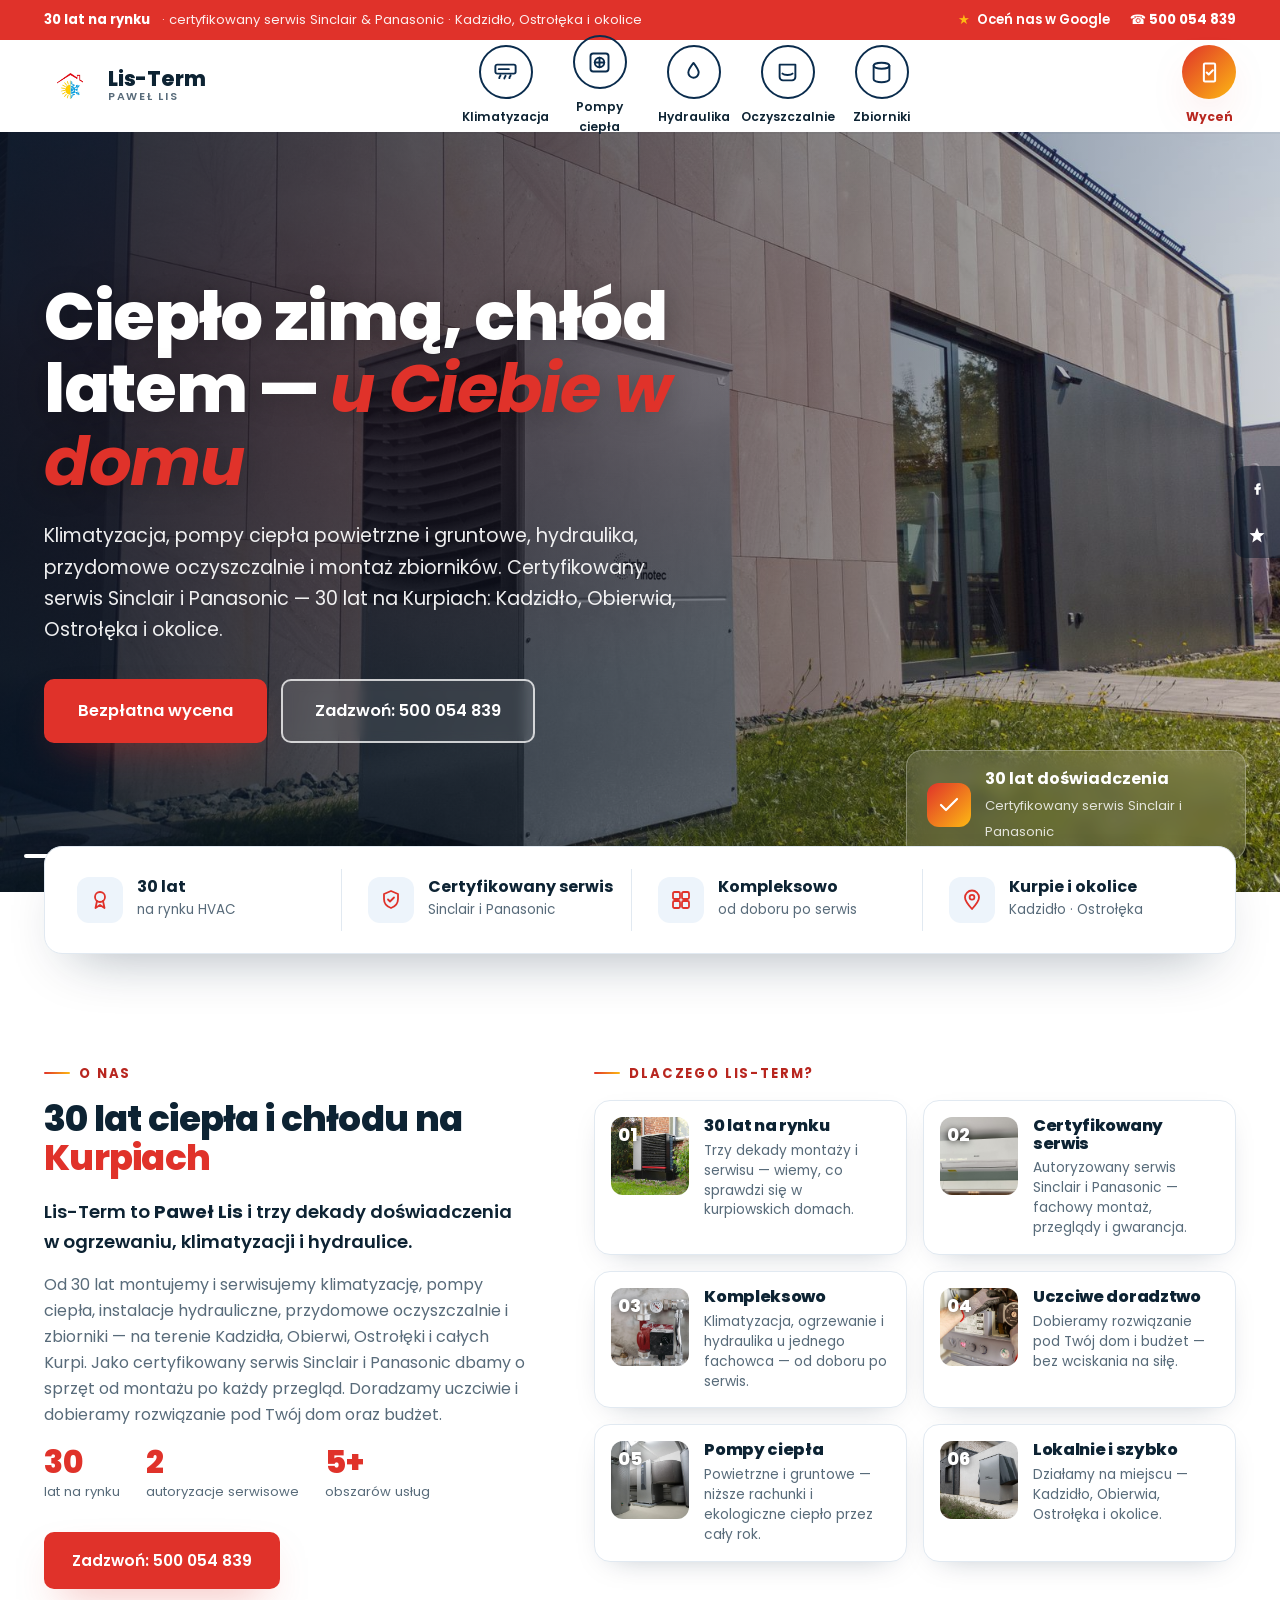
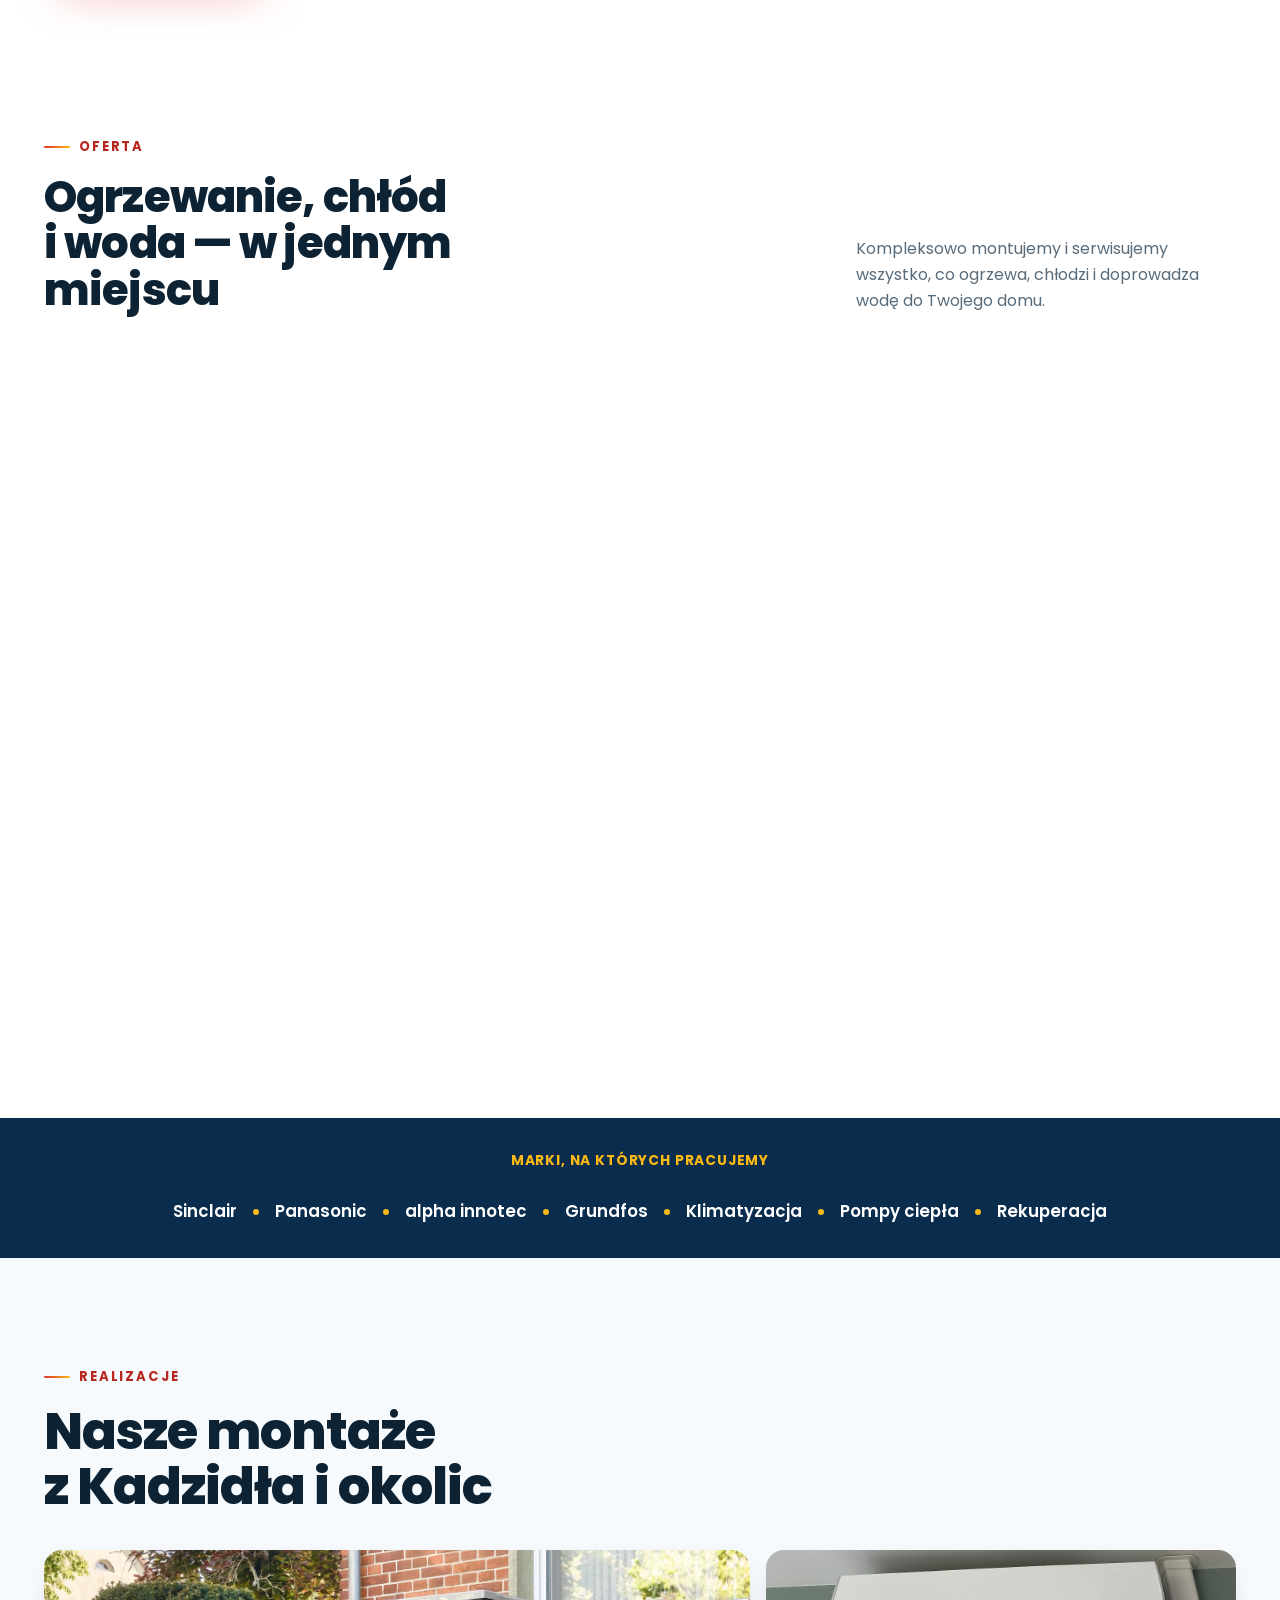
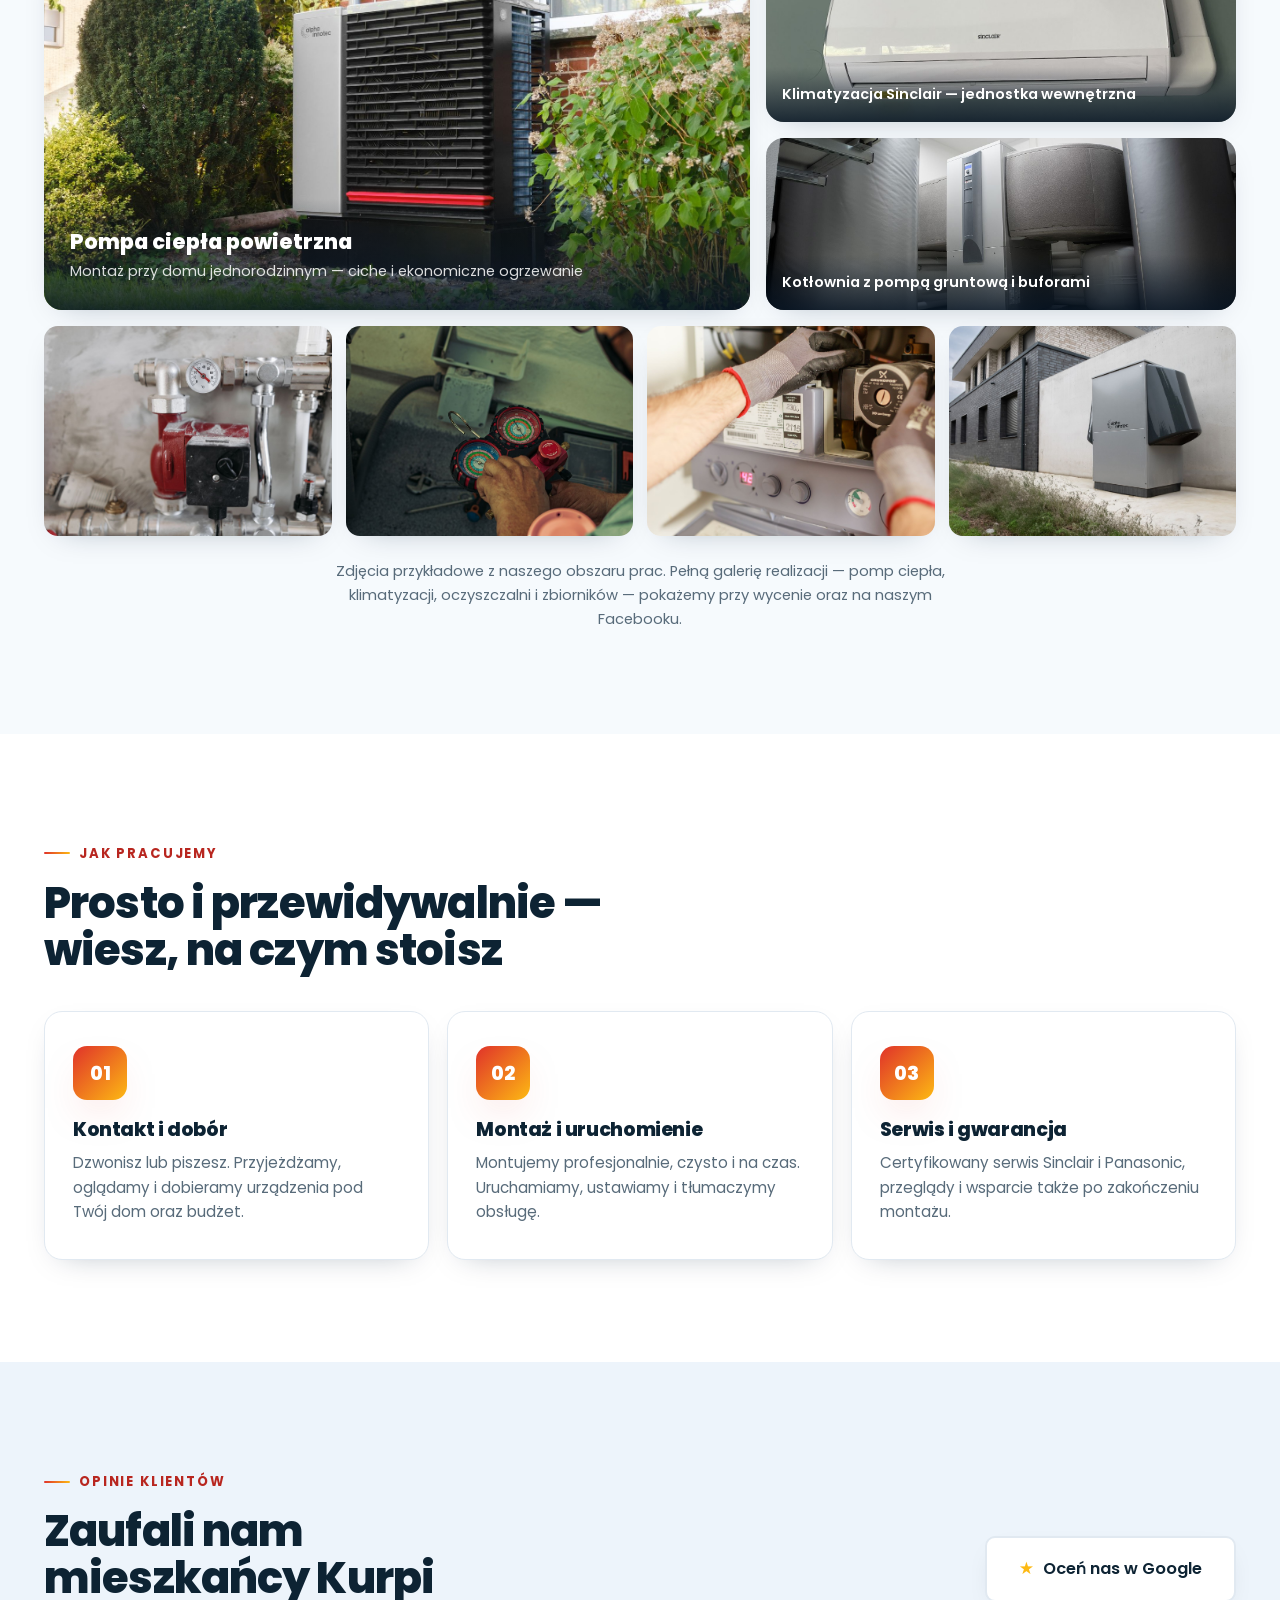
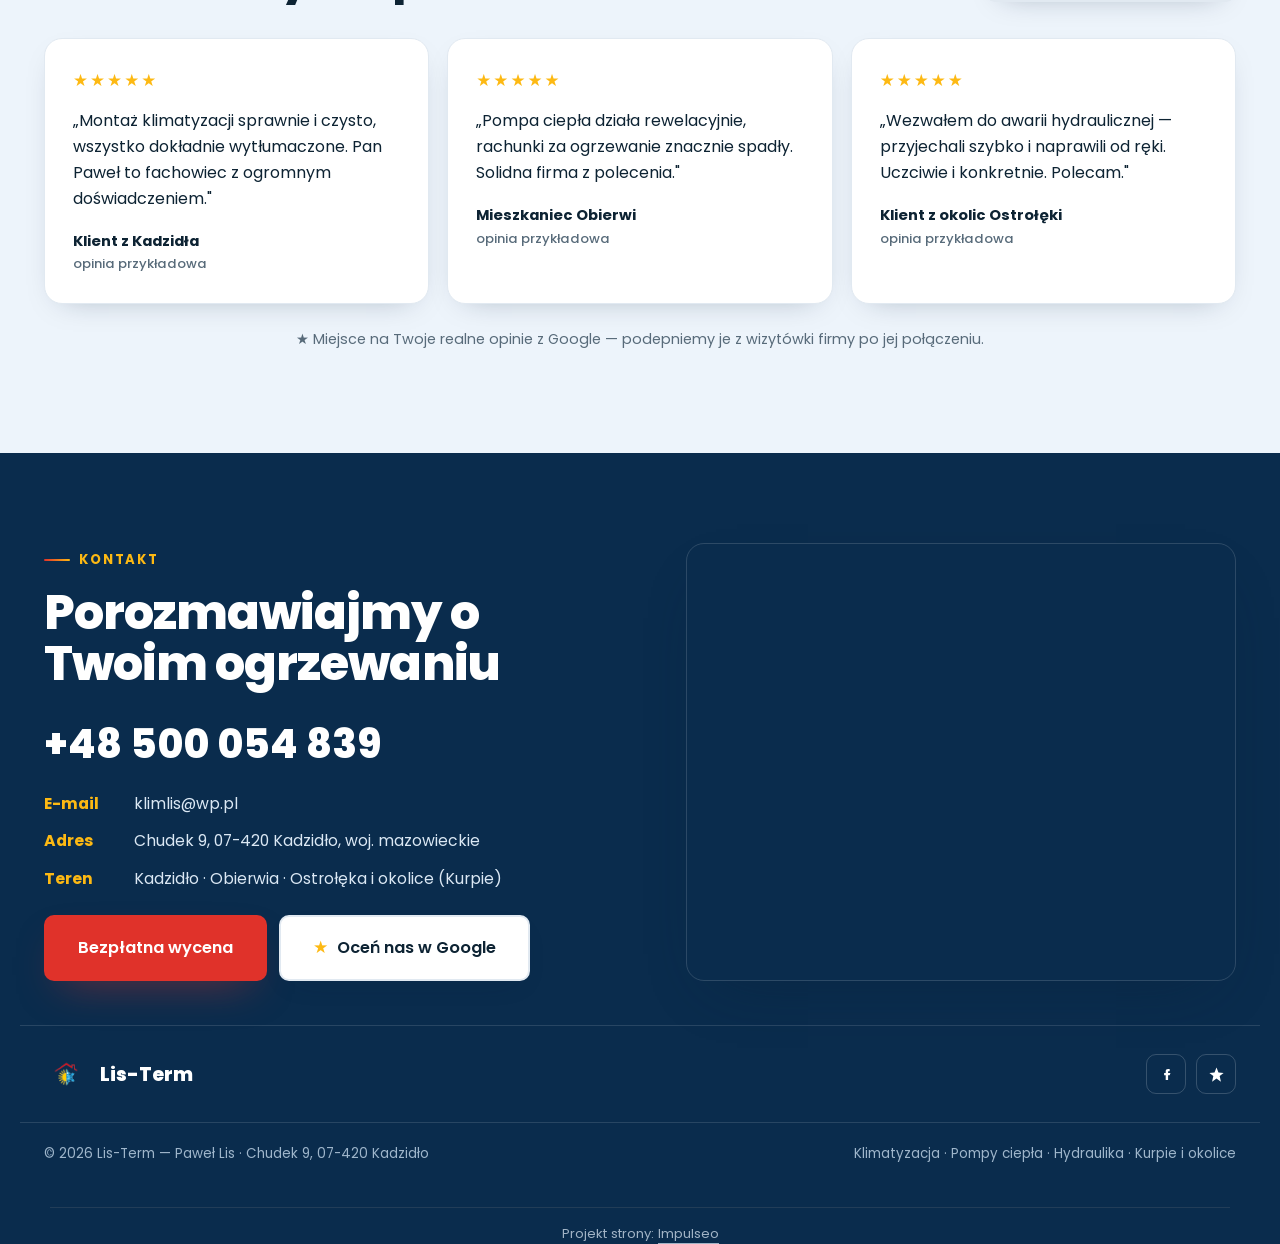
==== commit 6f27b50c: "Stopka: podpis Impulseo z linkiem do impulseo.pl" ====
--- a/index.html
+++ b/index.html
@@ -258,6 +258,8 @@
     <span>© 2026 Lis-Term — Paweł Lis · Chudek 9, 07-420 Kadzidło</span>
     <span>Klimatyzacja · Pompy ciepła · Hydraulika · Kurpie i okolice</span>
   </div>
+
+  <p class="impulseo-credit" style="margin:1.4rem auto 0;padding:1rem 1.2rem 0;max-width:1180px;text-align:center;font-size:.82rem;line-height:1.5;opacity:.72;grid-column:1/-1;flex-basis:100%;width:100%;border-top:1px solid rgba(128,128,128,.28)">Projekt strony: <a href="https://impulseo.pl" target="_blank" rel="noopener" style="color:inherit;text-decoration:none;border-bottom:1px solid currentColor">Impulseo</a></p>
 </footer>
 
 <a href="tel:+48500054839" class="fab" aria-label="Zadzwoń">
--- a/assets/styles.css
+++ b/assets/styles.css
@@ -2,19 +2,24 @@
 :root{
   --navy:#0A2C4D;
   --navy-2:#061A2E;
-  --accent:#1B84D6;
-  --accent-dark:#1268AE;
-  --accent-2:#3FB6EA;
+  --red:#E0322A;
+  --red-dark:#B8261F;
+  --blue:#1B84D6;
+  --blue-dark:#1268AE;
+  --blue-2:#3FB6EA;
+  --sun:#FDB913;
+  --accent:#E0322A;        /* czerwony — główny akcent / CTA */
+  --accent-dark:#B8261F;
+  --accent-2:#FDB913;      /* żółty — iskra / partner gradientu */
   --ink:#0D2333;
   --muted:#586B7A;
   --line:#E1E9F1;
   --bg:#FFFFFF;
   --soft:#EDF4FB;
   --soft-2:#F6FAFD;
-  --sun:#FDB913;
   --shadow:0 24px 60px -30px rgba(8,30,54,.45);
   --shadow-sm:0 10px 30px -18px rgba(8,30,54,.35);
-  --glow:0 20px 46px -18px rgba(27,132,214,.55);
+  --glow:0 18px 42px -18px rgba(224,50,42,.5);
   --wrap:1240px;
   --font:"Poppins",system-ui,-apple-system,sans-serif;
 }
@@ -48,7 +53,7 @@
 /* ===== HEADER ===== */
 .hdr{position:sticky;top:0;z-index:80;background:#fff;box-shadow:0 2px 0 rgba(8,30,54,.04)}
 .hdr.scrolled{box-shadow:0 8px 26px -18px rgba(8,30,54,.5)}
-.util{background:var(--navy);color:#cfe1f1;font-size:.82rem}
+.util{background:var(--accent);color:rgba(255,255,255,.92);font-size:.82rem}
 .util-inner{display:flex;align-items:center;justify-content:space-between;height:40px}
 .util-left{display:flex;align-items:center;gap:8px}
 .util-left b{color:#fff}
@@ -69,8 +74,8 @@
 .cat:hover{background:var(--soft)}
 .cat-ic{width:54px;height:54px;border:2px solid var(--navy);border-radius:50%;display:flex;align-items:center;justify-content:center;transition:border-color .2s,background .2s}
 .cat-ic svg{width:27px;height:27px;fill:none;stroke:var(--navy);stroke-width:1.7;stroke-linecap:round;stroke-linejoin:round;transition:stroke .2s}
-.cat:hover .cat-ic{border-color:var(--accent);background:#fff}
-.cat:hover .cat-ic svg{stroke:var(--accent)}
+.cat:hover .cat-ic{border-color:var(--blue);background:#fff}
+.cat:hover .cat-ic svg{stroke:var(--blue)}
 .cat-t{font-size:.76rem;font-weight:600;color:var(--ink);text-align:center}
 .navcta{display:flex;flex-direction:column;align-items:center;gap:8px}
 .navcta-ic{width:54px;height:54px;border-radius:50%;background:linear-gradient(135deg,var(--accent),var(--accent-2));display:flex;align-items:center;justify-content:center;box-shadow:var(--glow)}
@@ -93,7 +98,7 @@
 .hero-slide.on{opacity:1}
 .hero-slide img{width:100%;height:100%;object-fit:cover;transform:scale(1.08);transition:transform 7s ease-out}
 .hero-slide.on img{transform:scale(1)}
-.hero-scrim{position:absolute;inset:0;background:linear-gradient(92deg,rgba(6,20,36,.86),rgba(6,20,36,.55) 48%,rgba(6,20,36,.18)),radial-gradient(120% 90% at 12% 30%,rgba(27,132,214,.32),transparent 55%)}
+.hero-scrim{position:absolute;inset:0;background:linear-gradient(92deg,rgba(6,20,36,.86),rgba(6,20,36,.55) 48%,rgba(6,20,36,.18)),radial-gradient(120% 90% at 12% 30%,rgba(224,50,42,.34),transparent 55%)}
 .hero-inner{position:relative;z-index:2;padding-block:64px}
 .hero h1{font-size:clamp(2.3rem,5.4vw,4.2rem);max-width:15ch;text-shadow:0 2px 30px rgba(0,0,0,.3)}
 .hero-sub{margin-top:22px;max-width:640px;font-size:clamp(1.02rem,1.5vw,1.24rem);color:rgba(255,255,255,.92)}
@@ -279,3 +284,64 @@
   .btn-lg{width:100%}
   .hero-btns .btn{flex:1}
 }
+
+/* === HERO-FIT (29.07.2026) — hero DOPASOWUJE SIĘ do wysokości okna =========================
+   Zgłoszenie K. 29.07: na jego laptopie przyciski CTA w hero były ucięte dolną krawędzią
+   (Modern House). Pomiar headless (1512x879 → realny widok 792 px): dolna krawędź CTA
+   wypadała 123 px POD ekranem. Nawet przy maksymalnym oknie (982) było -20 px.
+
+   DLACZEGO POPRZEDNI FIX NIE DZIAŁAŁ: 27.07 dołożyliśmy @media(max-height:820px) — próg.
+   Widok K. ma ~792-895 px, czyli TUŻ NAD progiem → reguła w ogóle się nie włączała.
+   Progi są kruche: każdy inny laptop/dok/pasek zakładek przesuwa granicę.
+
+   ROZWIĄZANIE: zero progów. Każdy rozmiar, który decyduje o wysokości hero (typografia,
+   odstępy, padding), dostaje `min(dotychczasowa-wartość, X svh)` — czyli na wysokim ekranie
+   nic się nie zmienia, a im niższe okno, tym płynniej mniejsze. Treści NIE ucinamy.
+
+   Doklejane na SAM KONIEC styles.css (po motion) → wygrywa kaskadę, nie rusza reguł w miejscu.
+   Weryfikacja: tools-retrofit/measure_fold.py (mierzy zapas pod CTA dla 720/800/879/982). */
+
+/* ---------- HERO KINOWY (strona główna, rodziny „editorial") ---------- */
+.hero-cine .wrap{padding-block:min(var(--space-8),4svh)}
+.hero-cine .eyebrow{margin-bottom:min(var(--space-5),2svh)}
+.hero-cine h1{font-size:min(clamp(2.9rem,2rem + 4.4vw,5.2rem),7.6svh);
+  margin-bottom:min(var(--space-5),2.4svh)}
+.hero-cine .lead{font-size:min(1.125rem,2.3svh);line-height:1.55;
+  margin-bottom:min(var(--space-7),3.2svh)}
+
+/* ---------- HERO FACHOWCY — wariant A (pełny ekran) ---------- */
+.hf-panel{padding-top:min(clamp(6.5rem,13vh,9rem),11svh);
+  padding-bottom:min(clamp(2.6rem,6vh,3.6rem),4svh)}
+.hf-title{font-size:min(clamp(2.3rem,1.6rem + 3.2vw,4.3rem),7svh);
+  margin-top:min(var(--space-4),1.8svh);margin-bottom:min(var(--space-4),1.8svh)}
+.hf-lead{font-size:min(1.18rem,2.3svh);line-height:1.5}
+.hf-phone{margin-top:min(var(--space-6),2.8svh);margin-bottom:min(var(--space-5),2.2svh)}
+.hf-phone-num{font-size:min(clamp(2rem,1.5rem + 2.4vw,3.05rem),5.2svh)}
+.hf-trust{margin-top:min(var(--space-6),2.6svh);padding-top:min(var(--space-4),1.6svh)}
+
+/* Telefon: tam liczy się czytelność, nie upychanie — skalowanie wysokością wyłączone,
+   bo przy 844 px wysokości ekranu svh-limity zaczęłyby zmniejszać tekst bez potrzeby. */
+@media(max-width:680px){
+  .hero-cine h1{font-size:clamp(1.9rem,1.15rem + 4.4vw,2.7rem)}
+  .hero-cine .lead{font-size:.98rem}
+  .hf-title{font-size:clamp(2.1rem,1.6rem + 3.2vw,3rem)}
+  .hf-lead{font-size:1rem}
+  .hf-phone-num{font-size:clamp(1.9rem,1.5rem + 2.4vw,2.5rem)}
+}
+/* === /HERO-FIT === */
+
+
+/* ====== IMPULSEO-FIX-20260731 ======================================================
+   1) PODPIS w stopce jest teraz linkiem do impulseo.pl - ma być widocznie klikalny.
+   2) ŻYWY NAGŁÓWEK: warstwa przenikających kadrów (.mt-hero-layer) miała z-index:1, więc
+      lądowała NAD przyciemnieniem hero, a w rodzinie „fachowcy" nawet nad panelem z tekstem
+      (.hf-panel nie miał własnego z-index). Efekt: przy zmianie zdjęcia napis znikał i wracał.
+      Teraz warstwa idzie tam, gdzie zdjęcie tła (z-index:-2), a treść nagłówka dostaje twardy
+      z-index:3. Zmieniają się WYŁĄCZNIE zdjęcia w tle - napis stoi nieruchomo.
+      (hero-cine celowo pominięte: tam img ma z-index:0 i układ był poprawny.) */
+.foot-bot a.foot-credit{color:rgba(255,255,255,.78);text-decoration:none;border-bottom:1px solid rgba(255,255,255,.28)}
+.foot-bot a.foot-credit:hover{color:#fff;border-bottom-color:#fff}
+.hero-fach > img.mt-hero-layer,.hero-gastro > img.mt-hero-layer,.hero-auto > img.mt-hero-layer,
+.hero-dom > img.mt-hero-layer,.hero-studio > img.mt-hero-layer{z-index:-2}
+.hf-panel,.hf-inner,.hd-panel,.hk-panel,.ha-inner,.hs-inner,.hg-inner{position:relative;z-index:3}
+/* ====== koniec IMPULSEO-FIX-20260731 ====== */
